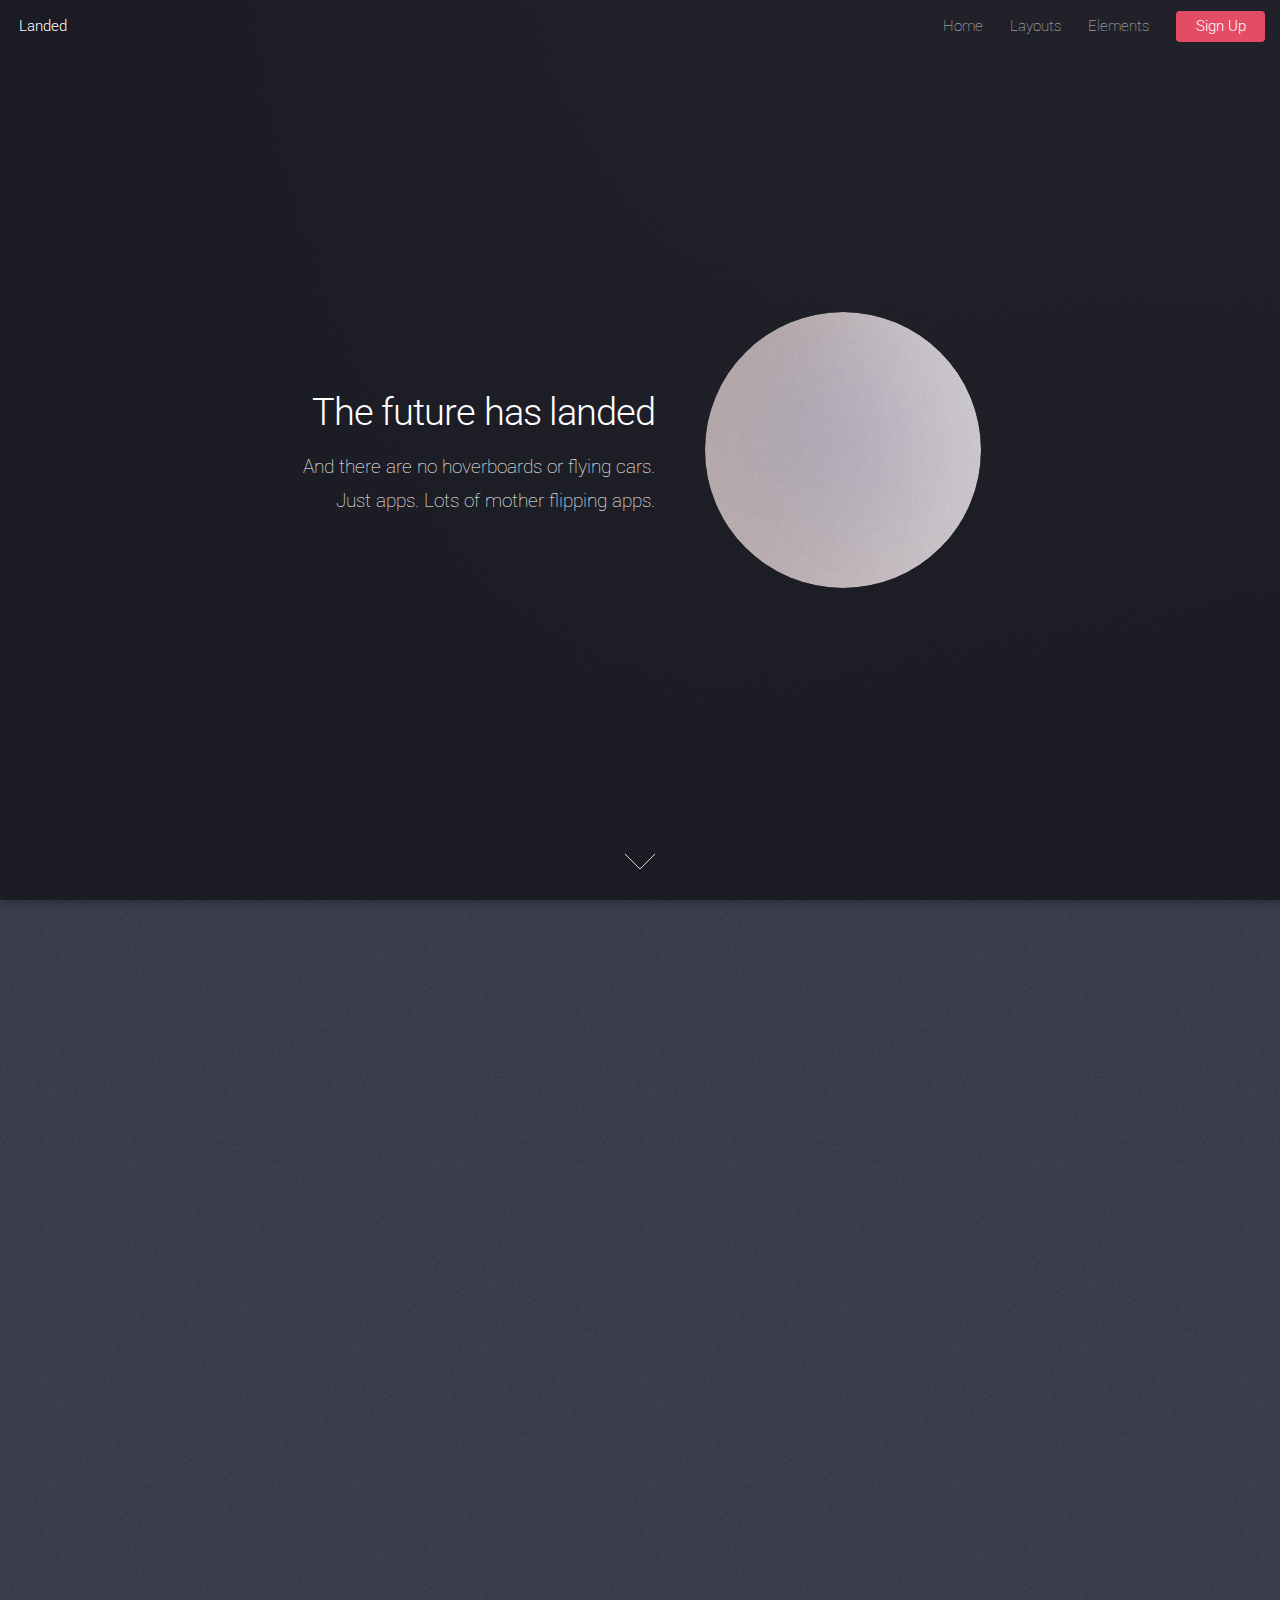
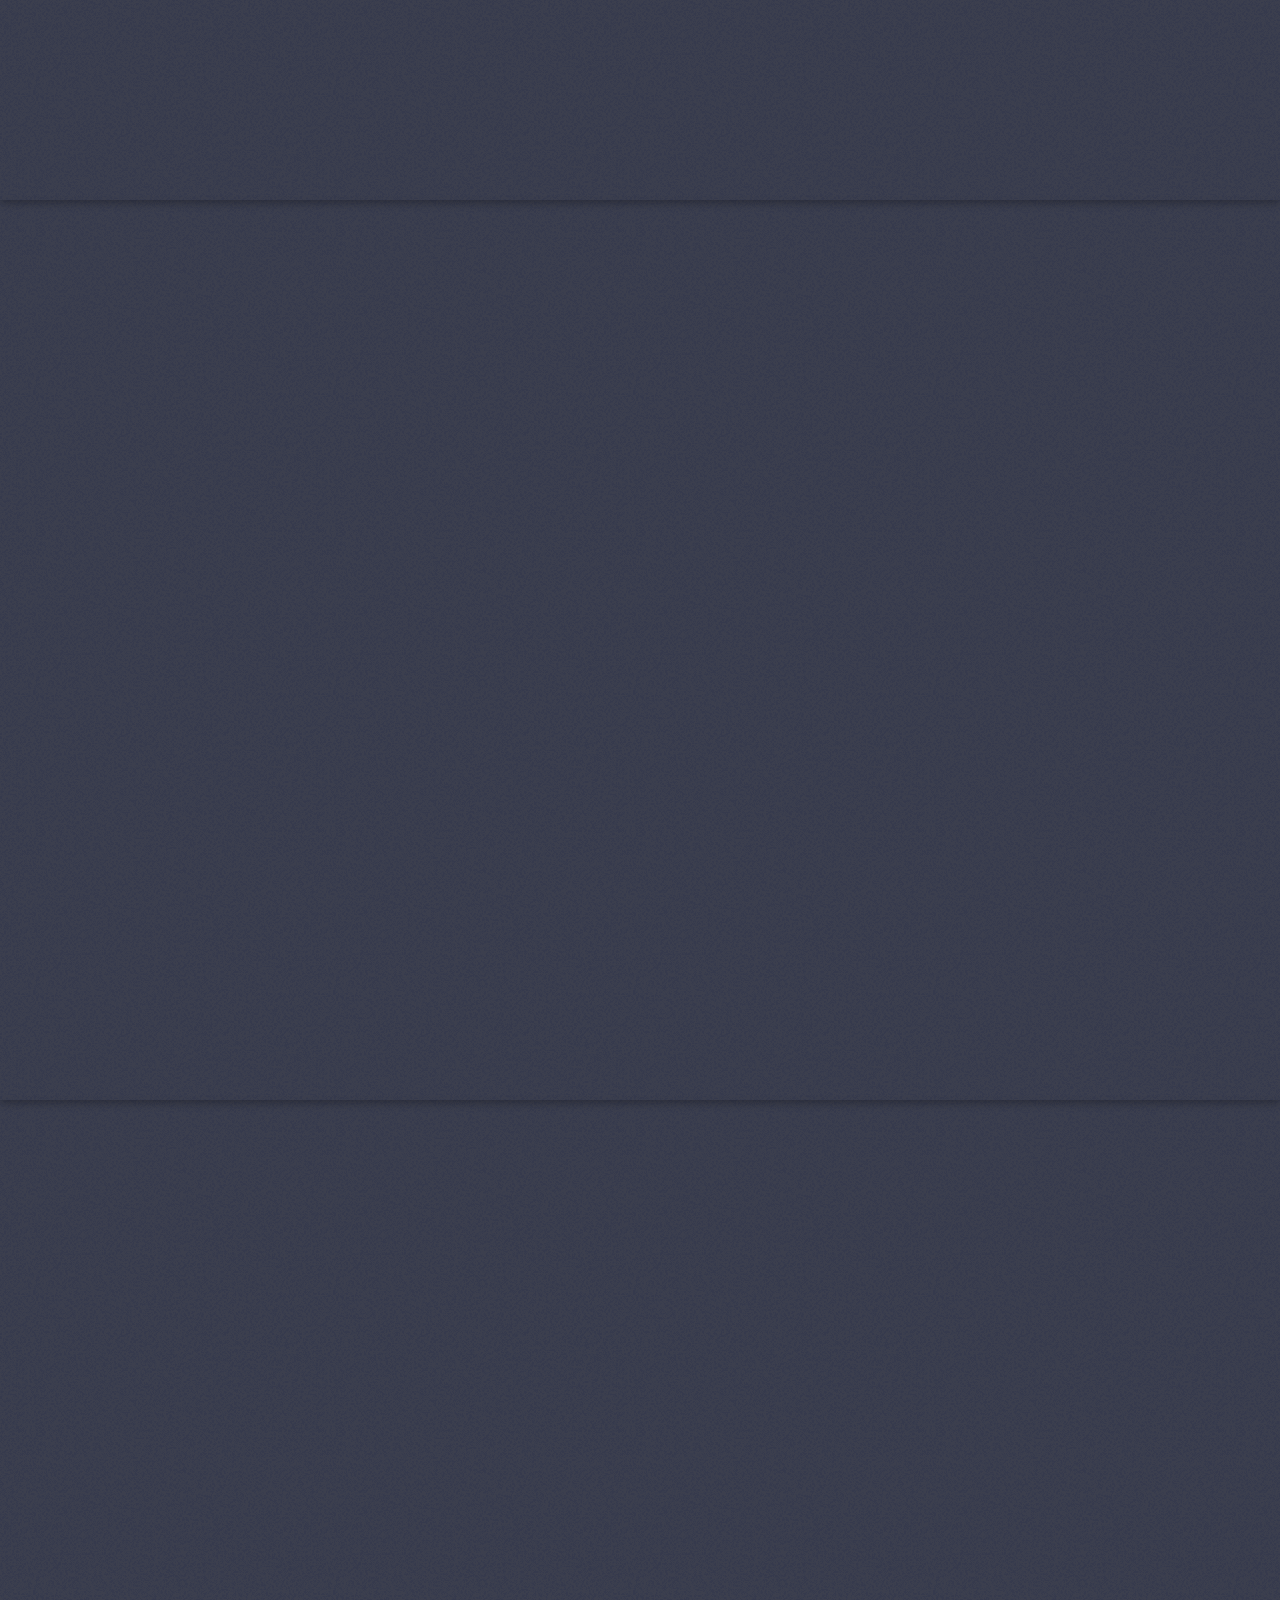
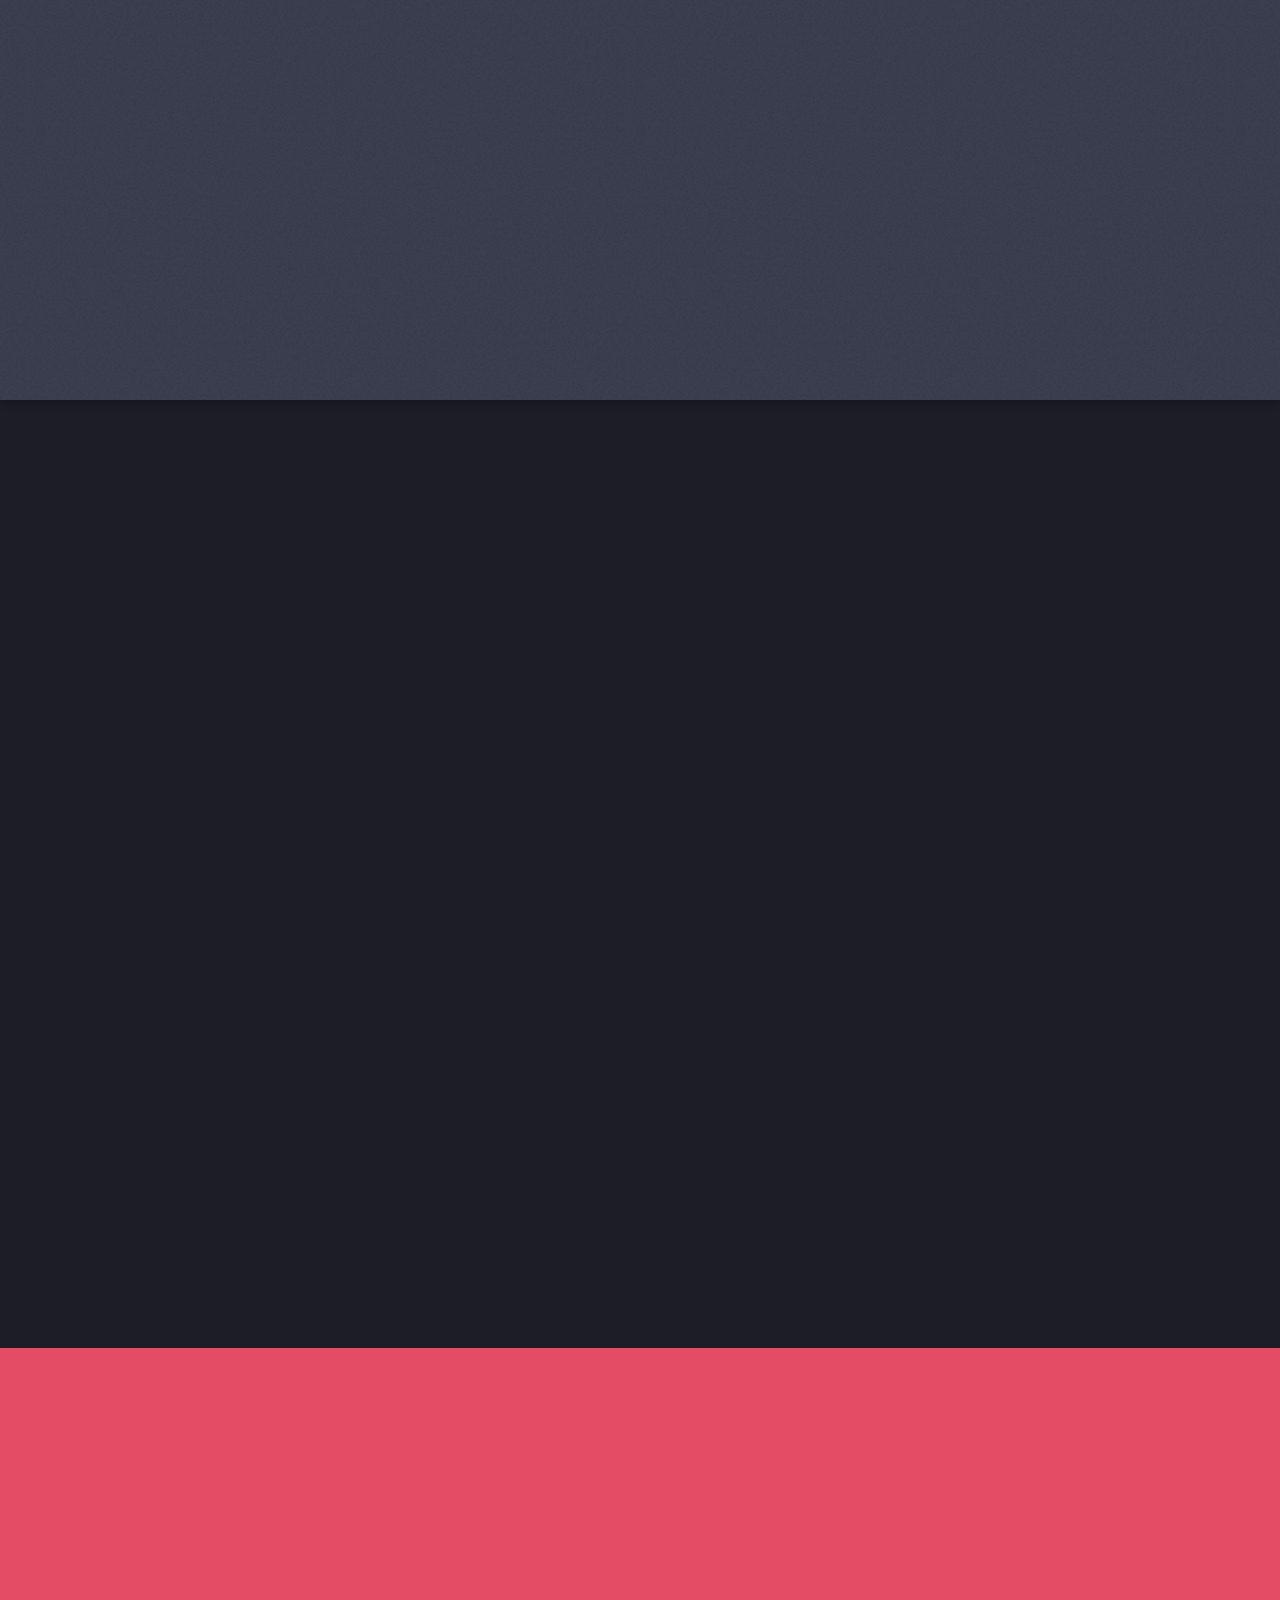
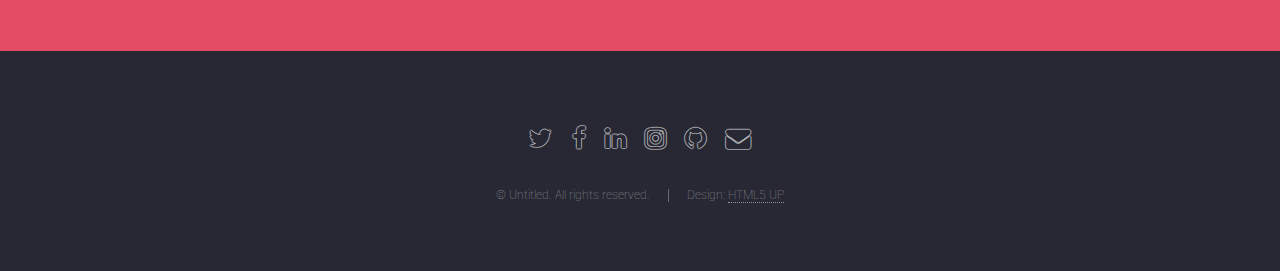
==== index.html @ dea37843 "Commit inicial" ====
<!DOCTYPE HTML>
<!--
	Landed by HTML5 UP
	html5up.net | @ajlkn
	Free for personal and commercial use under the CCA 3.0 license (html5up.net/license)
-->
<html>
	<head>
		<title>Bits Jr.</title>
		<meta charset="utf-8" />
		<meta name="viewport" content="width=device-width, initial-scale=1, user-scalable=no" />
		<link rel="stylesheet" href="assets/css/main.css" />
		<noscript><link rel="stylesheet" href="assets/css/noscript.css" /></noscript>
	</head>
	<body class="is-preload landing">
		<div id="page-wrapper">

			<!-- Header -->
				<header id="header">
					<h1 id="logo"><a href="index.html">Landed</a></h1>
					<nav id="nav">
						<ul>
							<li><a href="index.html">Home</a></li>
							<li>
								<a href="#">Layouts</a>
								<ul>
									<li><a href="left-sidebar.html">Left Sidebar</a></li>
									<li><a href="right-sidebar.html">Right Sidebar</a></li>
									<li><a href="no-sidebar.html">No Sidebar</a></li>
									<li>
										<a href="#">Submenu</a>
										<ul>
											<li><a href="#">Option 1</a></li>
											<li><a href="#">Option 2</a></li>
											<li><a href="#">Option 3</a></li>
											<li><a href="#">Option 4</a></li>
										</ul>
									</li>
								</ul>
							</li>
							<li><a href="elements.html">Elements</a></li>
							<li><a href="#" class="button primary">Sign Up</a></li>
						</ul>
					</nav>
				</header>

			<!-- Banner -->
				<section id="banner">
					<div class="content">
						<header>
							<h2>The future has landed</h2>
							<p>And there are no hoverboards or flying cars.<br />
							Just apps. Lots of mother flipping apps.</p>
						</header>
						<span class="image"><img src="images/pic01.jpg" alt="" /></span>
					</div>
					<a href="#one" class="goto-next scrolly">Next</a>
				</section>

			<!-- One -->
				<section id="one" class="spotlight style1 bottom">
					<span class="image fit main"><img src="images/pic02.jpg" alt="" /></span>
					<div class="content">
						<div class="container">
							<div class="row">
								<div class="col-4 col-12-medium">
									<header>
										<h2>Odio faucibus ipsum integer consequat</h2>
										<p>Nascetur eu nibh vestibulum amet gravida nascetur praesent</p>
									</header>
								</div>
								<div class="col-4 col-12-medium">
									<p>Feugiat accumsan lorem eu ac lorem amet sed accumsan donec.
									Blandit orci porttitor semper. Arcu phasellus tortor enim mi
									nisi praesent dolor adipiscing. Integer mi sed nascetur cep aliquet
									augue varius tempus lobortis porttitor accumsan consequat
									adipiscing lorem dolor.</p>
								</div>
								<div class="col-4 col-12-medium">
									<p>Morbi enim nascetur et placerat lorem sed iaculis neque ante
									adipiscing adipiscing metus massa. Blandit orci porttitor semper.
									Arcu phasellus tortor enim mi mi nisi praesent adipiscing. Integer
									mi sed nascetur cep aliquet augue varius tempus. Feugiat lorem
									ipsum dolor nullam.</p>
								</div>
							</div>
						</div>
					</div>
					<a href="#two" class="goto-next scrolly">Next</a>
				</section>

			<!-- Two -->
				<section id="two" class="spotlight style2 right">
					<span class="image fit main"><img src="images/pic03.jpg" alt="" /></span>
					<div class="content">
						<header>
							<h2>Interdum amet non magna accumsan</h2>
							<p>Nunc commodo accumsan eget id nisi eu col volutpat magna</p>
						</header>
						<p>Feugiat accumsan lorem eu ac lorem amet ac arcu phasellus tortor enim mi mi nisi praesent adipiscing. Integer mi sed nascetur cep aliquet augue varius tempus lobortis porttitor lorem et accumsan consequat adipiscing lorem.</p>
						<ul class="actions">
							<li><a href="#" class="button">Learn More</a></li>
						</ul>
					</div>
					<a href="#three" class="goto-next scrolly">Next</a>
				</section>

			<!-- Three -->
				<section id="three" class="spotlight style3 left">
					<span class="image fit main bottom"><img src="images/pic04.jpg" alt="" /></span>
					<div class="content">
						<header>
							<h2>Interdum felis blandit praesent sed augue</h2>
							<p>Accumsan integer ultricies aliquam vel massa sapien phasellus</p>
						</header>
						<p>Feugiat accumsan lorem eu ac lorem amet ac arcu phasellus tortor enim mi mi nisi praesent adipiscing. Integer mi sed nascetur cep aliquet augue varius tempus lobortis porttitor lorem et accumsan consequat adipiscing lorem.</p>
						<ul class="actions">
							<li><a href="#" class="button">Learn More</a></li>
						</ul>
					</div>
					<a href="#four" class="goto-next scrolly">Next</a>
				</section>

			<!-- Four -->
				<section id="four" class="wrapper style1 special fade-up">
					<div class="container">
						<header class="major">
							<h2>Accumsan sed tempus adipiscing blandit</h2>
							<p>Iaculis ac volutpat vis non enim gravida nisi faucibus posuere arcu consequat</p>
						</header>
						<div class="box alt">
							<div class="row gtr-uniform">
								<section class="col-4 col-6-medium col-12-xsmall">
									<span class="icon alt major fa-area-chart"></span>
									<h3>Ipsum sed commodo</h3>
									<p>Feugiat accumsan lorem eu ac lorem amet accumsan donec. Blandit orci porttitor.</p>
								</section>
								<section class="col-4 col-6-medium col-12-xsmall">
									<span class="icon alt major fa-comment"></span>
									<h3>Eleifend lorem ornare</h3>
									<p>Feugiat accumsan lorem eu ac lorem amet accumsan donec. Blandit orci porttitor.</p>
								</section>
								<section class="col-4 col-6-medium col-12-xsmall">
									<span class="icon alt major fa-flask"></span>
									<h3>Cubilia cep lobortis</h3>
									<p>Feugiat accumsan lorem eu ac lorem amet accumsan donec. Blandit orci porttitor.</p>
								</section>
								<section class="col-4 col-6-medium col-12-xsmall">
									<span class="icon alt major fa-paper-plane"></span>
									<h3>Non semper interdum</h3>
									<p>Feugiat accumsan lorem eu ac lorem amet accumsan donec. Blandit orci porttitor.</p>
								</section>
								<section class="col-4 col-6-medium col-12-xsmall">
									<span class="icon alt major fa-file"></span>
									<h3>Odio laoreet accumsan</h3>
									<p>Feugiat accumsan lorem eu ac lorem amet accumsan donec. Blandit orci porttitor.</p>
								</section>
								<section class="col-4 col-6-medium col-12-xsmall">
									<span class="icon alt major fa-lock"></span>
									<h3>Massa arcu accumsan</h3>
									<p>Feugiat accumsan lorem eu ac lorem amet accumsan donec. Blandit orci porttitor.</p>
								</section>
							</div>
						</div>
						<footer class="major">
							<ul class="actions special">
								<li><a href="#" class="button">Magna sed feugiat</a></li>
							</ul>
						</footer>
					</div>
				</section>

			<!-- Five -->
				<section id="five" class="wrapper style2 special fade">
					<div class="container">
						<header>
							<h2>Magna faucibus lorem diam</h2>
							<p>Ante metus praesent faucibus ante integer id accumsan eleifend</p>
						</header>
						<form method="post" action="#" class="cta">
							<div class="row gtr-uniform gtr-50">
								<div class="col-8 col-12-xsmall"><input type="email" name="email" id="email" placeholder="Your Email Address" /></div>
								<div class="col-4 col-12-xsmall"><input type="submit" value="Get Started" class="fit primary" /></div>
							</div>
						</form>
					</div>
				</section>

			<!-- Footer -->
				<footer id="footer">
					<ul class="icons">
						<li><a href="#" class="icon alt fa-twitter"><span class="label">Twitter</span></a></li>
						<li><a href="#" class="icon alt fa-facebook"><span class="label">Facebook</span></a></li>
						<li><a href="#" class="icon alt fa-linkedin"><span class="label">LinkedIn</span></a></li>
						<li><a href="#" class="icon alt fa-instagram"><span class="label">Instagram</span></a></li>
						<li><a href="#" class="icon alt fa-github"><span class="label">GitHub</span></a></li>
						<li><a href="#" class="icon alt fa-envelope"><span class="label">Email</span></a></li>
					</ul>
					<ul class="copyright">
						<li>&copy; Untitled. All rights reserved.</li><li>Design: <a href="http://html5up.net">HTML5 UP</a></li>
					</ul>
				</footer>

		</div>

		<!-- Scripts -->
			<script src="assets/js/jquery.min.js"></script>
			<script src="assets/js/jquery.scrolly.min.js"></script>
			<script src="assets/js/jquery.dropotron.min.js"></script>
			<script src="assets/js/jquery.scrollex.min.js"></script>
			<script src="assets/js/browser.min.js"></script>
			<script src="assets/js/breakpoints.min.js"></script>
			<script src="assets/js/util.js"></script>
			<script src="assets/js/main.js"></script>

	</body>
</html>
---- assets/css/main.css ----
@import url("font-awesome.min.css");
@import url("https://fonts.googleapis.com/css?family=Roboto:100,300,100italic,300italic");

/*
	Landed by HTML5 UP
	html5up.net | @ajlkn
	Free for personal and commercial use under the CCA 3.0 license (html5up.net/license)
*/

html, body, div, span, applet, object,
iframe, h1, h2, h3, h4, h5, h6, p, blockquote,
pre, a, abbr, acronym, address, big, cite,
code, del, dfn, em, img, ins, kbd, q, s, samp,
small, strike, strong, sub, sup, tt, var, b,
u, i, center, dl, dt, dd, ol, ul, li, fieldset,
form, label, legend, table, caption, tbody,
tfoot, thead, tr, th, td, article, aside,
canvas, details, embed, figure, figcaption,
footer, header, hgroup, menu, nav, output, ruby,
section, summary, time, mark, audio, video {
	margin: 0;
	padding: 0;
	border: 0;
	font-size: 100%;
	font: inherit;
	vertical-align: baseline;}

article, aside, details, figcaption, figure,
footer, header, hgroup, menu, nav, section {
	display: block;}

body {
	line-height: 1;
}

ol, ul {
	list-style: none;
}

blockquote, q {
	quotes: none;
}

	blockquote:before, blockquote:after, q:before, q:after {
		content: '';
		content: none;
	}

table {
	border-collapse: collapse;
	border-spacing: 0;
}

body {
	-webkit-text-size-adjust: none;
}

mark {
	background-color: transparent;
	color: inherit;
}

input::-moz-focus-inner {
	border: 0;
	padding: 0;
}

input, select, textarea {
	-moz-appearance: none;
	-webkit-appearance: none;
	-ms-appearance: none;
	appearance: none;
}

/* Basic */

	html {
		box-sizing: border-box;
	}

	*, *:before, *:after {
		box-sizing: inherit;
	}

	html, body {
		background: #1c1d26;
	}

	body.is-preload *, body.is-preload *:before, body.is-preload *:after {
		-moz-animation: none !important;
		-webkit-animation: none !important;
		-ms-animation: none !important;
		animation: none !important;
		-moz-transition: none !important;
		-webkit-transition: none !important;
		-ms-transition: none !important;
		transition: none !important;
	}

	body, input, select, textarea {
		color: rgba(255, 255, 255, 0.75);
		font-family: "Roboto", Helvetica, sans-serif;
		font-size: 15pt;
		font-weight: 100;
		line-height: 1.75em;
	}

	a {
		-moz-transition: border-color 0.2s ease-in-out, color 0.2s ease-in-out;
		-webkit-transition: border-color 0.2s ease-in-out, color 0.2s ease-in-out;
		-ms-transition: border-color 0.2s ease-in-out, color 0.2s ease-in-out;
		transition: border-color 0.2s ease-in-out, color 0.2s ease-in-out;
		border-bottom: dotted 1px;
		color: #e44c65;
		text-decoration: none;
	}

		a:hover {
			color: #e44c65 !important;
			border-bottom-color: transparent;
		}

	strong, b {
		color: #ffffff;
		font-weight: 300;
	}

	em, i {
		font-style: italic;
	}

	p {
		margin: 0 0 2em 0;
	}

	h1, h2, h3, h4, h5, h6 {
		color: #ffffff;
		font-weight: 300;
		line-height: 1em;
		margin: 0 0 1em 0;
	}

		h1 a, h2 a, h3 a, h4 a, h5 a, h6 a {
			color: inherit;
			border: 0;
		}

	h2 {
		font-size: 2em;
		line-height: 1.5em;
		letter-spacing: -0.025em;
	}

	h3 {
		font-size: 1.35em;
		line-height: 1.5em;
	}

	h4 {
		font-size: 1.1em;
		line-height: 1.5em;
	}

	h5 {
		font-size: 0.9em;
		line-height: 1.5em;
	}

	h6 {
		font-size: 0.7em;
		line-height: 1.5em;
	}

	sub {
		font-size: 0.8em;
		position: relative;
		top: 0.5em;
	}

	sup {
		font-size: 0.8em;
		position: relative;
		top: -0.5em;
	}

	hr {
		border: 0;
		border-bottom: solid 1px rgba(255, 255, 255, 0.3);
		margin: 3em 0;
	}

		hr.major {
			margin: 4em 0;
		}

	blockquote {
		border-left: solid 4px rgba(255, 255, 255, 0.3);
		font-style: italic;
		margin: 0 0 2em 0;
		padding: 0.5em 0 0.5em 2em;
	}

	code {
		background: rgba(255, 255, 255, 0.075);
		border-radius: 4px;
		font-family: "Courier New", monospace;
		font-size: 0.9em;
		margin: 0 0.25em;
		padding: 0.25em 0.65em;
	}

	pre {
		-webkit-overflow-scrolling: touch;
		font-family: "Courier New", monospace;
		font-size: 0.9em;
		margin: 0 0 2em 0;
	}

		pre code {
			display: block;
			line-height: 1.75em;
			padding: 1em 1.5em;
			overflow-x: auto;
		}

	.align-left {
		text-align: left;
	}

	.align-center {
		text-align: center;
	}

	.align-right {
		text-align: right;
	}

/* Loader */

	@-moz-keyframes spinner-show {
		0% {
			opacity: 0;
		}

		100% {
			opacity: 1;
		}
	}

	@-webkit-keyframes spinner-show {
		0% {
			opacity: 0;
		}

		100% {
			opacity: 1;
		}
	}

	@-ms-keyframes spinner-show {
		0% {
			opacity: 0;
		}

		100% {
			opacity: 1;
		}
	}

	@keyframes spinner-show {
		0% {
			opacity: 0;
		}

		100% {
			opacity: 1;
		}
	}

	@-moz-keyframes spinner-hide {
		0% {
			color: rgba(255, 255, 255, 0.15);
			z-index: 100001;
			-moz-transform: scale(1) rotate(0deg);
			-webkit-transform: scale(1) rotate(0deg);
			-ms-transform: scale(1) rotate(0deg);
			transform: scale(1) rotate(0deg);
		}

		99% {
			color: #1c1d26;
			z-index: 100001;
			-moz-transform: scale(0.5) rotate(360deg);
			-webkit-transform: scale(0.5) rotate(360deg);
			-ms-transform: scale(0.5) rotate(360deg);
			transform: scale(0.5) rotate(360deg);
		}

		100% {
			color: #1c1d26;
			z-index: -1;
			-moz-transform: scale(0.5) rotate(360deg);
			-webkit-transform: scale(0.5) rotate(360deg);
			-ms-transform: scale(0.5) rotate(360deg);
			transform: scale(0.5) rotate(360deg);
		}
	}

	@-webkit-keyframes spinner-hide {
		0% {
			color: rgba(255, 255, 255, 0.15);
			z-index: 100001;
			-moz-transform: scale(1) rotate(0deg);
			-webkit-transform: scale(1) rotate(0deg);
			-ms-transform: scale(1) rotate(0deg);
			transform: scale(1) rotate(0deg);
		}

		99% {
			color: #1c1d26;
			z-index: 100001;
			-moz-transform: scale(0.5) rotate(360deg);
			-webkit-transform: scale(0.5) rotate(360deg);
			-ms-transform: scale(0.5) rotate(360deg);
			transform: scale(0.5) rotate(360deg);
		}

		100% {
			color: #1c1d26;
			z-index: -1;
			-moz-transform: scale(0.5) rotate(360deg);
			-webkit-transform: scale(0.5) rotate(360deg);
			-ms-transform: scale(0.5) rotate(360deg);
			transform: scale(0.5) rotate(360deg);
		}
	}

	@-ms-keyframes spinner-hide {
		0% {
			color: rgba(255, 255, 255, 0.15);
			z-index: 100001;
			-moz-transform: scale(1) rotate(0deg);
			-webkit-transform: scale(1) rotate(0deg);
			-ms-transform: scale(1) rotate(0deg);
			transform: scale(1) rotate(0deg);
		}

		99% {
			color: #1c1d26;
			z-index: 100001;
			-moz-transform: scale(0.5) rotate(360deg);
			-webkit-transform: scale(0.5) rotate(360deg);
			-ms-transform: scale(0.5) rotate(360deg);
			transform: scale(0.5) rotate(360deg);
		}

		100% {
			color: #1c1d26;
			z-index: -1;
			-moz-transform: scale(0.5) rotate(360deg);
			-webkit-transform: scale(0.5) rotate(360deg);
			-ms-transform: scale(0.5) rotate(360deg);
			transform: scale(0.5) rotate(360deg);
		}
	}

	@keyframes spinner-hide {
		0% {
			color: rgba(255, 255, 255, 0.15);
			z-index: 100001;
			-moz-transform: scale(1) rotate(0deg);
			-webkit-transform: scale(1) rotate(0deg);
			-ms-transform: scale(1) rotate(0deg);
			transform: scale(1) rotate(0deg);
		}

		99% {
			color: #1c1d26;
			z-index: 100001;
			-moz-transform: scale(0.5) rotate(360deg);
			-webkit-transform: scale(0.5) rotate(360deg);
			-ms-transform: scale(0.5) rotate(360deg);
			transform: scale(0.5) rotate(360deg);
		}

		100% {
			color: #1c1d26;
			z-index: -1;
			-moz-transform: scale(0.5) rotate(360deg);
			-webkit-transform: scale(0.5) rotate(360deg);
			-ms-transform: scale(0.5) rotate(360deg);
			transform: scale(0.5) rotate(360deg);
		}
	}

	@-moz-keyframes spinner-rotate {
		0% {
			-moz-transform: scale(1) rotate(0deg);
			-webkit-transform: scale(1) rotate(0deg);
			-ms-transform: scale(1) rotate(0deg);
			transform: scale(1) rotate(0deg);
		}

		100% {
			-moz-transform: scale(1) rotate(360deg);
			-webkit-transform: scale(1) rotate(360deg);
			-ms-transform: scale(1) rotate(360deg);
			transform: scale(1) rotate(360deg);
		}
	}

	@-webkit-keyframes spinner-rotate {
		0% {
			-moz-transform: scale(1) rotate(0deg);
			-webkit-transform: scale(1) rotate(0deg);
			-ms-transform: scale(1) rotate(0deg);
			transform: scale(1) rotate(0deg);
		}

		100% {
			-moz-transform: scale(1) rotate(360deg);
			-webkit-transform: scale(1) rotate(360deg);
			-ms-transform: scale(1) rotate(360deg);
			transform: scale(1) rotate(360deg);
		}
	}

	@-ms-keyframes spinner-rotate {
		0% {
			-moz-transform: scale(1) rotate(0deg);
			-webkit-transform: scale(1) rotate(0deg);
			-ms-transform: scale(1) rotate(0deg);
			transform: scale(1) rotate(0deg);
		}

		100% {
			-moz-transform: scale(1) rotate(360deg);
			-webkit-transform: scale(1) rotate(360deg);
			-ms-transform: scale(1) rotate(360deg);
			transform: scale(1) rotate(360deg);
		}
	}

	@keyframes spinner-rotate {
		0% {
			-moz-transform: scale(1) rotate(0deg);
			-webkit-transform: scale(1) rotate(0deg);
			-ms-transform: scale(1) rotate(0deg);
			transform: scale(1) rotate(0deg);
		}

		100% {
			-moz-transform: scale(1) rotate(360deg);
			-webkit-transform: scale(1) rotate(360deg);
			-ms-transform: scale(1) rotate(360deg);
			transform: scale(1) rotate(360deg);
		}
	}

	@-moz-keyframes overlay-hide {
		0% {
			opacity: 1;
			z-index: 100000;
		}

		15% {
			opacity: 1;
			z-index: 100000;
		}

		99% {
			opacity: 0;
			z-index: 100000;
		}

		100% {
			opacity: 0;
			z-index: -1;
		}
	}

	@-webkit-keyframes overlay-hide {
		0% {
			opacity: 1;
			z-index: 100000;
		}

		15% {
			opacity: 1;
			z-index: 100000;
		}

		99% {
			opacity: 0;
			z-index: 100000;
		}

		100% {
			opacity: 0;
			z-index: -1;
		}
	}

	@-ms-keyframes overlay-hide {
		0% {
			opacity: 1;
			z-index: 100000;
		}

		15% {
			opacity: 1;
			z-index: 100000;
		}

		99% {
			opacity: 0;
			z-index: 100000;
		}

		100% {
			opacity: 0;
			z-index: -1;
		}
	}

	@keyframes overlay-hide {
		0% {
			opacity: 1;
			z-index: 100000;
		}

		15% {
			opacity: 1;
			z-index: 100000;
		}

		99% {
			opacity: 0;
			z-index: 100000;
		}

		100% {
			opacity: 0;
			z-index: -1;
		}
	}

	body.landing {
		text-decoration: none;
	}

		body.landing:before {
			-moz-osx-font-smoothing: grayscale;
			-webkit-font-smoothing: antialiased;
			font-family: FontAwesome;
			font-style: normal;
			font-weight: normal;
			text-transform: none !important;
		}

		body.landing:before {
			-moz-animation: spinner-show 1.5s 1 0.25s ease forwards, spinner-hide 0.25s ease-in-out forwards !important;
			-webkit-animation: spinner-show 1.5s 1 0.25s ease forwards, spinner-hide 0.25s ease-in-out forwards !important;
			-ms-animation: spinner-show 1.5s 1 0.25s ease forwards, spinner-hide 0.25s ease-in-out forwards !important;
			animation: spinner-show 1.5s 1 0.25s ease forwards, spinner-hide 0.25s ease-in-out forwards !important;
			-moz-transform-origin: 50% 50%;
			-webkit-transform-origin: 50% 50%;
			-ms-transform-origin: 50% 50%;
			transform-origin: 50% 50%;
			color: rgba(255, 255, 255, 0.15);
			content: '\f1ce';
			cursor: default;
			display: block;
			font-size: 2em;
			height: 2em;
			left: 50%;
			line-height: 2em;
			margin: -1em 0 0 -1em;
			opacity: 0;
			position: fixed;
			text-align: center;
			top: 50%;
			width: 2em;
			z-index: -1;
		}

		body.landing:after {
			-moz-animation: overlay-hide 1.5s ease-in forwards !important;
			-webkit-animation: overlay-hide 1.5s ease-in forwards !important;
			-ms-animation: overlay-hide 1.5s ease-in forwards !important;
			animation: overlay-hide 1.5s ease-in forwards !important;
			background: #1c1d26;
			content: '';
			display: block;
			height: 100%;
			left: 0;
			opacity: 0;
			position: fixed;
			top: 0;
			width: 100%;
			z-index: -1;
		}

		body.landing.is-preload:before {
			-moz-animation: spinner-show 1.5s 1 0.25s ease forwards, spinner-rotate 0.75s infinite linear !important;
			-webkit-animation: spinner-show 1.5s 1 0.25s ease forwards, spinner-rotate 0.75s infinite linear !important;
			-ms-animation: spinner-show 1.5s 1 0.25s ease forwards, spinner-rotate 0.75s infinite linear !important;
			animation: spinner-show 1.5s 1 0.25s ease forwards, spinner-rotate 0.75s infinite linear !important;
			z-index: 100001;
		}

		body.landing.is-preload:after {
			-moz-animation: none !important;
			-webkit-animation: none !important;
			-ms-animation: none !important;
			animation: none !important;
			opacity: 1;
			z-index: 100000;
		}

	@media (-webkit-min-device-pixel-ratio: 2) {

		body.landing:before {
			line-height: 2.025em;
		}

	}

/* Container */

	.container {
		margin: 0 auto;
		max-width: calc(100% - 4em);
		width: 70em;
	}

		.container.xsmall {
			width: 17.5em;
		}

		.container.small {
			width: 35em;
		}

		.container.medium {
			width: 52.5em;
		}

		.container.large {
			width: 87.5em;
		}

		.container.xlarge {
			width: 105em;
		}

		.container.max {
			width: 100%;
		}

		@media screen and (max-width: 1280px) {

			.container {
				width: 90%;
				max-width: 100%;
			}

		}

		@media screen and (max-width: 980px) {

			.container {
				width: 100% !important;
			}

		}

/* Row */

	.row {
		display: flex;
		flex-wrap: wrap;
		box-sizing: border-box;
		align-items: stretch;
	}

		.row > * {
			box-sizing: border-box;
		}

		.row.gtr-uniform > * > :last-child {
			margin-bottom: 0;
		}

		.row.aln-left {
			justify-content: flex-start;
		}

		.row.aln-center {
			justify-content: center;
		}

		.row.aln-right {
			justify-content: flex-end;
		}

		.row.aln-top {
			align-items: flex-start;
		}

		.row.aln-middle {
			align-items: center;
		}

		.row.aln-bottom {
			align-items: flex-end;
		}

		.row > .imp {
			order: -1;
		}

		.row > .col-1 {
			width: 8.3333333333%;
		}

		.row > .off-1 {
			margin-left: 8.3333333333%;
		}

		.row > .col-2 {
			width: 16.6666666667%;
		}

		.row > .off-2 {
			margin-left: 16.6666666667%;
		}

		.row > .col-3 {
			width: 25%;
		}

		.row > .off-3 {
			margin-left: 25%;
		}

		.row > .col-4 {
			width: 33.3333333333%;
		}

		.row > .off-4 {
			margin-left: 33.3333333333%;
		}

		.row > .col-5 {
			width: 41.6666666667%;
		}

		.row > .off-5 {
			margin-left: 41.6666666667%;
		}

		.row > .col-6 {
			width: 50%;
		}

		.row > .off-6 {
			margin-left: 50%;
		}

		.row > .col-7 {
			width: 58.3333333333%;
		}

		.row > .off-7 {
			margin-left: 58.3333333333%;
		}

		.row > .col-8 {
			width: 66.6666666667%;
		}

		.row > .off-8 {
			margin-left: 66.6666666667%;
		}

		.row > .col-9 {
			width: 75%;
		}

		.row > .off-9 {
			margin-left: 75%;
		}

		.row > .col-10 {
			width: 83.3333333333%;
		}

		.row > .off-10 {
			margin-left: 83.3333333333%;
		}

		.row > .col-11 {
			width: 91.6666666667%;
		}

		.row > .off-11 {
			margin-left: 91.6666666667%;
		}

		.row > .col-12 {
			width: 100%;
		}

		.row > .off-12 {
			margin-left: 100%;
		}

		.row.gtr-0 {
			margin-top: 0;
			margin-left: 0em;
		}

			.row.gtr-0 > * {
				padding: 0 0 0 0em;
			}

			.row.gtr-0.gtr-uniform {
				margin-top: 0em;
			}

				.row.gtr-0.gtr-uniform > * {
					padding-top: 0em;
				}

		.row.gtr-25 {
			margin-top: 0;
			margin-left: -0.625em;
		}

			.row.gtr-25 > * {
				padding: 0 0 0 0.625em;
			}

			.row.gtr-25.gtr-uniform {
				margin-top: -0.625em;
			}

				.row.gtr-25.gtr-uniform > * {
					padding-top: 0.625em;
				}

		.row.gtr-50 {
			margin-top: 0;
			margin-left: -1.25em;
		}

			.row.gtr-50 > * {
				padding: 0 0 0 1.25em;
			}

			.row.gtr-50.gtr-uniform {
				margin-top: -1.25em;
			}

				.row.gtr-50.gtr-uniform > * {
					padding-top: 1.25em;
				}

		.row {
			margin-top: 0;
			margin-left: -2.5em;
		}

			.row > * {
				padding: 0 0 0 2.5em;
			}

			.row.gtr-uniform {
				margin-top: -2.5em;
			}

				.row.gtr-uniform > * {
					padding-top: 2.5em;
				}

		.row.gtr-150 {
			margin-top: 0;
			margin-left: -3.75em;
		}

			.row.gtr-150 > * {
				padding: 0 0 0 3.75em;
			}

			.row.gtr-150.gtr-uniform {
				margin-top: -3.75em;
			}

				.row.gtr-150.gtr-uniform > * {
					padding-top: 3.75em;
				}

		.row.gtr-200 {
			margin-top: 0;
			margin-left: -5em;
		}

			.row.gtr-200 > * {
				padding: 0 0 0 5em;
			}

			.row.gtr-200.gtr-uniform {
				margin-top: -5em;
			}

				.row.gtr-200.gtr-uniform > * {
					padding-top: 5em;
				}

		@media screen and (max-width: 1680px) {

			.row {
				display: flex;
				flex-wrap: wrap;
				box-sizing: border-box;
				align-items: stretch;
			}

				.row > * {
					box-sizing: border-box;
				}

				.row.gtr-uniform > * > :last-child {
					margin-bottom: 0;
				}

				.row.aln-left {
					justify-content: flex-start;
				}

				.row.aln-center {
					justify-content: center;
				}

				.row.aln-right {
					justify-content: flex-end;
				}

				.row.aln-top {
					align-items: flex-start;
				}

				.row.aln-middle {
					align-items: center;
				}

				.row.aln-bottom {
					align-items: flex-end;
				}

				.row > .imp-xlarge {
					order: -1;
				}

				.row > .col-1-xlarge {
					width: 8.3333333333%;
				}

				.row > .off-1-xlarge {
					margin-left: 8.3333333333%;
				}

				.row > .col-2-xlarge {
					width: 16.6666666667%;
				}

				.row > .off-2-xlarge {
					margin-left: 16.6666666667%;
				}

				.row > .col-3-xlarge {
					width: 25%;
				}

				.row > .off-3-xlarge {
					margin-left: 25%;
				}

				.row > .col-4-xlarge {
					width: 33.3333333333%;
				}

				.row > .off-4-xlarge {
					margin-left: 33.3333333333%;
				}

				.row > .col-5-xlarge {
					width: 41.6666666667%;
				}

				.row > .off-5-xlarge {
					margin-left: 41.6666666667%;
				}

				.row > .col-6-xlarge {
					width: 50%;
				}

				.row > .off-6-xlarge {
					margin-left: 50%;
				}

				.row > .col-7-xlarge {
					width: 58.3333333333%;
				}

				.row > .off-7-xlarge {
					margin-left: 58.3333333333%;
				}

				.row > .col-8-xlarge {
					width: 66.6666666667%;
				}

				.row > .off-8-xlarge {
					margin-left: 66.6666666667%;
				}

				.row > .col-9-xlarge {
					width: 75%;
				}

				.row > .off-9-xlarge {
					margin-left: 75%;
				}

				.row > .col-10-xlarge {
					width: 83.3333333333%;
				}

				.row > .off-10-xlarge {
					margin-left: 83.3333333333%;
				}

				.row > .col-11-xlarge {
					width: 91.6666666667%;
				}

				.row > .off-11-xlarge {
					margin-left: 91.6666666667%;
				}

				.row > .col-12-xlarge {
					width: 100%;
				}

				.row > .off-12-xlarge {
					margin-left: 100%;
				}

				.row.gtr-0 {
					margin-top: 0;
					margin-left: 0em;
				}

					.row.gtr-0 > * {
						padding: 0 0 0 0em;
					}

					.row.gtr-0.gtr-uniform {
						margin-top: 0em;
					}

						.row.gtr-0.gtr-uniform > * {
							padding-top: 0em;
						}

				.row.gtr-25 {
					margin-top: 0;
					margin-left: -0.625em;
				}

					.row.gtr-25 > * {
						padding: 0 0 0 0.625em;
					}

					.row.gtr-25.gtr-uniform {
						margin-top: -0.625em;
					}

						.row.gtr-25.gtr-uniform > * {
							padding-top: 0.625em;
						}

				.row.gtr-50 {
					margin-top: 0;
					margin-left: -1.25em;
				}

					.row.gtr-50 > * {
						padding: 0 0 0 1.25em;
					}

					.row.gtr-50.gtr-uniform {
						margin-top: -1.25em;
					}

						.row.gtr-50.gtr-uniform > * {
							padding-top: 1.25em;
						}

				.row {
					margin-top: 0;
					margin-left: -2.5em;
				}

					.row > * {
						padding: 0 0 0 2.5em;
					}

					.row.gtr-uniform {
						margin-top: -2.5em;
					}

						.row.gtr-uniform > * {
							padding-top: 2.5em;
						}

				.row.gtr-150 {
					margin-top: 0;
					margin-left: -3.75em;
				}

					.row.gtr-150 > * {
						padding: 0 0 0 3.75em;
					}

					.row.gtr-150.gtr-uniform {
						margin-top: -3.75em;
					}

						.row.gtr-150.gtr-uniform > * {
							padding-top: 3.75em;
						}

				.row.gtr-200 {
					margin-top: 0;
					margin-left: -5em;
				}

					.row.gtr-200 > * {
						padding: 0 0 0 5em;
					}

					.row.gtr-200.gtr-uniform {
						margin-top: -5em;
					}

						.row.gtr-200.gtr-uniform > * {
							padding-top: 5em;
						}

		}

		@media screen and (max-width: 1280px) {

			.row {
				display: flex;
				flex-wrap: wrap;
				box-sizing: border-box;
				align-items: stretch;
			}

				.row > * {
					box-sizing: border-box;
				}

				.row.gtr-uniform > * > :last-child {
					margin-bottom: 0;
				}

				.row.aln-left {
					justify-content: flex-start;
				}

				.row.aln-center {
					justify-content: center;
				}

				.row.aln-right {
					justify-content: flex-end;
				}

				.row.aln-top {
					align-items: flex-start;
				}

				.row.aln-middle {
					align-items: center;
				}

				.row.aln-bottom {
					align-items: flex-end;
				}

				.row > .imp-large {
					order: -1;
				}

				.row > .col-1-large {
					width: 8.3333333333%;
				}

				.row > .off-1-large {
					margin-left: 8.3333333333%;
				}

				.row > .col-2-large {
					width: 16.6666666667%;
				}

				.row > .off-2-large {
					margin-left: 16.6666666667%;
				}

				.row > .col-3-large {
					width: 25%;
				}

				.row > .off-3-large {
					margin-left: 25%;
				}

				.row > .col-4-large {
					width: 33.3333333333%;
				}

				.row > .off-4-large {
					margin-left: 33.3333333333%;
				}

				.row > .col-5-large {
					width: 41.6666666667%;
				}

				.row > .off-5-large {
					margin-left: 41.6666666667%;
				}

				.row > .col-6-large {
					width: 50%;
				}

				.row > .off-6-large {
					margin-left: 50%;
				}

				.row > .col-7-large {
					width: 58.3333333333%;
				}

				.row > .off-7-large {
					margin-left: 58.3333333333%;
				}

				.row > .col-8-large {
					width: 66.6666666667%;
				}

				.row > .off-8-large {
					margin-left: 66.6666666667%;
				}

				.row > .col-9-large {
					width: 75%;
				}

				.row > .off-9-large {
					margin-left: 75%;
				}

				.row > .col-10-large {
					width: 83.3333333333%;
				}

				.row > .off-10-large {
					margin-left: 83.3333333333%;
				}

				.row > .col-11-large {
					width: 91.6666666667%;
				}

				.row > .off-11-large {
					margin-left: 91.6666666667%;
				}

				.row > .col-12-large {
					width: 100%;
				}

				.row > .off-12-large {
					margin-left: 100%;
				}

				.row.gtr-0 {
					margin-top: 0;
					margin-left: 0em;
				}

					.row.gtr-0 > * {
						padding: 0 0 0 0em;
					}

					.row.gtr-0.gtr-uniform {
						margin-top: 0em;
					}

						.row.gtr-0.gtr-uniform > * {
							padding-top: 0em;
						}

				.row.gtr-25 {
					margin-top: 0;
					margin-left: -0.625em;
				}

					.row.gtr-25 > * {
						padding: 0 0 0 0.625em;
					}

					.row.gtr-25.gtr-uniform {
						margin-top: -0.625em;
					}

						.row.gtr-25.gtr-uniform > * {
							padding-top: 0.625em;
						}

				.row.gtr-50 {
					margin-top: 0;
					margin-left: -1.25em;
				}

					.row.gtr-50 > * {
						padding: 0 0 0 1.25em;
					}

					.row.gtr-50.gtr-uniform {
						margin-top: -1.25em;
					}

						.row.gtr-50.gtr-uniform > * {
							padding-top: 1.25em;
						}

				.row {
					margin-top: 0;
					margin-left: -2.5em;
				}

					.row > * {
						padding: 0 0 0 2.5em;
					}

					.row.gtr-uniform {
						margin-top: -2.5em;
					}

						.row.gtr-uniform > * {
							padding-top: 2.5em;
						}

				.row.gtr-150 {
					margin-top: 0;
					margin-left: -3.75em;
				}

					.row.gtr-150 > * {
						padding: 0 0 0 3.75em;
					}

					.row.gtr-150.gtr-uniform {
						margin-top: -3.75em;
					}

						.row.gtr-150.gtr-uniform > * {
							padding-top: 3.75em;
						}

				.row.gtr-200 {
					margin-top: 0;
					margin-left: -5em;
				}

					.row.gtr-200 > * {
						padding: 0 0 0 5em;
					}

					.row.gtr-200.gtr-uniform {
						margin-top: -5em;
					}

						.row.gtr-200.gtr-uniform > * {
							padding-top: 5em;
						}

		}

		@media screen and (max-width: 980px) {

			.row {
				display: flex;
				flex-wrap: wrap;
				box-sizing: border-box;
				align-items: stretch;
			}

				.row > * {
					box-sizing: border-box;
				}

				.row.gtr-uniform > * > :last-child {
					margin-bottom: 0;
				}

				.row.aln-left {
					justify-content: flex-start;
				}

				.row.aln-center {
					justify-content: center;
				}

				.row.aln-right {
					justify-content: flex-end;
				}

				.row.aln-top {
					align-items: flex-start;
				}

				.row.aln-middle {
					align-items: center;
				}

				.row.aln-bottom {
					align-items: flex-end;
				}

				.row > .imp-medium {
					order: -1;
				}

				.row > .col-1-medium {
					width: 8.3333333333%;
				}

				.row > .off-1-medium {
					margin-left: 8.3333333333%;
				}

				.row > .col-2-medium {
					width: 16.6666666667%;
				}

				.row > .off-2-medium {
					margin-left: 16.6666666667%;
				}

				.row > .col-3-medium {
					width: 25%;
				}

				.row > .off-3-medium {
					margin-left: 25%;
				}

				.row > .col-4-medium {
					width: 33.3333333333%;
				}

				.row > .off-4-medium {
					margin-left: 33.3333333333%;
				}

				.row > .col-5-medium {
					width: 41.6666666667%;
				}

				.row > .off-5-medium {
					margin-left: 41.6666666667%;
				}

				.row > .col-6-medium {
					width: 50%;
				}

				.row > .off-6-medium {
					margin-left: 50%;
				}

				.row > .col-7-medium {
					width: 58.3333333333%;
				}

				.row > .off-7-medium {
					margin-left: 58.3333333333%;
				}

				.row > .col-8-medium {
					width: 66.6666666667%;
				}

				.row > .off-8-medium {
					margin-left: 66.6666666667%;
				}

				.row > .col-9-medium {
					width: 75%;
				}

				.row > .off-9-medium {
					margin-left: 75%;
				}

				.row > .col-10-medium {
					width: 83.3333333333%;
				}

				.row > .off-10-medium {
					margin-left: 83.3333333333%;
				}

				.row > .col-11-medium {
					width: 91.6666666667%;
				}

				.row > .off-11-medium {
					margin-left: 91.6666666667%;
				}

				.row > .col-12-medium {
					width: 100%;
				}

				.row > .off-12-medium {
					margin-left: 100%;
				}

				.row.gtr-0 {
					margin-top: 0;
					margin-left: 0em;
				}

					.row.gtr-0 > * {
						padding: 0 0 0 0em;
					}

					.row.gtr-0.gtr-uniform {
						margin-top: 0em;
					}

						.row.gtr-0.gtr-uniform > * {
							padding-top: 0em;
						}

				.row.gtr-25 {
					margin-top: 0;
					margin-left: -0.625em;
				}

					.row.gtr-25 > * {
						padding: 0 0 0 0.625em;
					}

					.row.gtr-25.gtr-uniform {
						margin-top: -0.625em;
					}

						.row.gtr-25.gtr-uniform > * {
							padding-top: 0.625em;
						}

				.row.gtr-50 {
					margin-top: 0;
					margin-left: -1.25em;
				}

					.row.gtr-50 > * {
						padding: 0 0 0 1.25em;
					}

					.row.gtr-50.gtr-uniform {
						margin-top: -1.25em;
					}

						.row.gtr-50.gtr-uniform > * {
							padding-top: 1.25em;
						}

				.row {
					margin-top: 0;
					margin-left: -2.5em;
				}

					.row > * {
						padding: 0 0 0 2.5em;
					}

					.row.gtr-uniform {
						margin-top: -2.5em;
					}

						.row.gtr-uniform > * {
							padding-top: 2.5em;
						}

				.row.gtr-150 {
					margin-top: 0;
					margin-left: -3.75em;
				}

					.row.gtr-150 > * {
						padding: 0 0 0 3.75em;
					}

					.row.gtr-150.gtr-uniform {
						margin-top: -3.75em;
					}

						.row.gtr-150.gtr-uniform > * {
							padding-top: 3.75em;
						}

				.row.gtr-200 {
					margin-top: 0;
					margin-left: -5em;
				}

					.row.gtr-200 > * {
						padding: 0 0 0 5em;
					}

					.row.gtr-200.gtr-uniform {
						margin-top: -5em;
					}

						.row.gtr-200.gtr-uniform > * {
							padding-top: 5em;
						}

		}

		@media screen and (max-width: 736px) {

			.row {
				display: flex;
				flex-wrap: wrap;
				box-sizing: border-box;
				align-items: stretch;
			}

				.row > * {
					box-sizing: border-box;
				}

				.row.gtr-uniform > * > :last-child {
					margin-bottom: 0;
				}

				.row.aln-left {
					justify-content: flex-start;
				}

				.row.aln-center {
					justify-content: center;
				}

				.row.aln-right {
					justify-content: flex-end;
				}

				.row.aln-top {
					align-items: flex-start;
				}

				.row.aln-middle {
					align-items: center;
				}

				.row.aln-bottom {
					align-items: flex-end;
				}

				.row > .imp-small {
					order: -1;
				}

				.row > .col-1-small {
					width: 8.3333333333%;
				}

				.row > .off-1-small {
					margin-left: 8.3333333333%;
				}

				.row > .col-2-small {
					width: 16.6666666667%;
				}

				.row > .off-2-small {
					margin-left: 16.6666666667%;
				}

				.row > .col-3-small {
					width: 25%;
				}

				.row > .off-3-small {
					margin-left: 25%;
				}

				.row > .col-4-small {
					width: 33.3333333333%;
				}

				.row > .off-4-small {
					margin-left: 33.3333333333%;
				}

				.row > .col-5-small {
					width: 41.6666666667%;
				}

				.row > .off-5-small {
					margin-left: 41.6666666667%;
				}

				.row > .col-6-small {
					width: 50%;
				}

				.row > .off-6-small {
					margin-left: 50%;
				}

				.row > .col-7-small {
					width: 58.3333333333%;
				}

				.row > .off-7-small {
					margin-left: 58.3333333333%;
				}

				.row > .col-8-small {
					width: 66.6666666667%;
				}

				.row > .off-8-small {
					margin-left: 66.6666666667%;
				}

				.row > .col-9-small {
					width: 75%;
				}

				.row > .off-9-small {
					margin-left: 75%;
				}

				.row > .col-10-small {
					width: 83.3333333333%;
				}

				.row > .off-10-small {
					margin-left: 83.3333333333%;
				}

				.row > .col-11-small {
					width: 91.6666666667%;
				}

				.row > .off-11-small {
					margin-left: 91.6666666667%;
				}

				.row > .col-12-small {
					width: 100%;
				}

				.row > .off-12-small {
					margin-left: 100%;
				}

				.row.gtr-0 {
					margin-top: 0;
					margin-left: 0em;
				}

					.row.gtr-0 > * {
						padding: 0 0 0 0em;
					}

					.row.gtr-0.gtr-uniform {
						margin-top: 0em;
					}

						.row.gtr-0.gtr-uniform > * {
							padding-top: 0em;
						}

				.row.gtr-25 {
					margin-top: 0;
					margin-left: -0.625em;
				}

					.row.gtr-25 > * {
						padding: 0 0 0 0.625em;
					}

					.row.gtr-25.gtr-uniform {
						margin-top: -0.625em;
					}

						.row.gtr-25.gtr-uniform > * {
							padding-top: 0.625em;
						}

				.row.gtr-50 {
					margin-top: 0;
					margin-left: -1.25em;
				}

					.row.gtr-50 > * {
						padding: 0 0 0 1.25em;
					}

					.row.gtr-50.gtr-uniform {
						margin-top: -1.25em;
					}

						.row.gtr-50.gtr-uniform > * {
							padding-top: 1.25em;
						}

				.row {
					margin-top: 0;
					margin-left: -2.5em;
				}

					.row > * {
						padding: 0 0 0 2.5em;
					}

					.row.gtr-uniform {
						margin-top: -2.5em;
					}

						.row.gtr-uniform > * {
							padding-top: 2.5em;
						}

				.row.gtr-150 {
					margin-top: 0;
					margin-left: -3.75em;
				}

					.row.gtr-150 > * {
						padding: 0 0 0 3.75em;
					}

					.row.gtr-150.gtr-uniform {
						margin-top: -3.75em;
					}

						.row.gtr-150.gtr-uniform > * {
							padding-top: 3.75em;
						}

				.row.gtr-200 {
					margin-top: 0;
					margin-left: -5em;
				}

					.row.gtr-200 > * {
						padding: 0 0 0 5em;
					}

					.row.gtr-200.gtr-uniform {
						margin-top: -5em;
					}

						.row.gtr-200.gtr-uniform > * {
							padding-top: 5em;
						}

		}

		@media screen and (max-width: 480px) {

			.row {
				display: flex;
				flex-wrap: wrap;
				box-sizing: border-box;
				align-items: stretch;
			}

				.row > * {
					box-sizing: border-box;
				}

				.row.gtr-uniform > * > :last-child {
					margin-bottom: 0;
				}

				.row.aln-left {
					justify-content: flex-start;
				}

				.row.aln-center {
					justify-content: center;
				}

				.row.aln-right {
					justify-content: flex-end;
				}

				.row.aln-top {
					align-items: flex-start;
				}

				.row.aln-middle {
					align-items: center;
				}

				.row.aln-bottom {
					align-items: flex-end;
				}

				.row > .imp-xsmall {
					order: -1;
				}

				.row > .col-1-xsmall {
					width: 8.3333333333%;
				}

				.row > .off-1-xsmall {
					margin-left: 8.3333333333%;
				}

				.row > .col-2-xsmall {
					width: 16.6666666667%;
				}

				.row > .off-2-xsmall {
					margin-left: 16.6666666667%;
				}

				.row > .col-3-xsmall {
					width: 25%;
				}

				.row > .off-3-xsmall {
					margin-left: 25%;
				}

				.row > .col-4-xsmall {
					width: 33.3333333333%;
				}

				.row > .off-4-xsmall {
					margin-left: 33.3333333333%;
				}

				.row > .col-5-xsmall {
					width: 41.6666666667%;
				}

				.row > .off-5-xsmall {
					margin-left: 41.6666666667%;
				}

				.row > .col-6-xsmall {
					width: 50%;
				}

				.row > .off-6-xsmall {
					margin-left: 50%;
				}

				.row > .col-7-xsmall {
					width: 58.3333333333%;
				}

				.row > .off-7-xsmall {
					margin-left: 58.3333333333%;
				}

				.row > .col-8-xsmall {
					width: 66.6666666667%;
				}

				.row > .off-8-xsmall {
					margin-left: 66.6666666667%;
				}

				.row > .col-9-xsmall {
					width: 75%;
				}

				.row > .off-9-xsmall {
					margin-left: 75%;
				}

				.row > .col-10-xsmall {
					width: 83.3333333333%;
				}

				.row > .off-10-xsmall {
					margin-left: 83.3333333333%;
				}

				.row > .col-11-xsmall {
					width: 91.6666666667%;
				}

				.row > .off-11-xsmall {
					margin-left: 91.6666666667%;
				}

				.row > .col-12-xsmall {
					width: 100%;
				}

				.row > .off-12-xsmall {
					margin-left: 100%;
				}

				.row.gtr-0 {
					margin-top: 0;
					margin-left: 0em;
				}

					.row.gtr-0 > * {
						padding: 0 0 0 0em;
					}

					.row.gtr-0.gtr-uniform {
						margin-top: 0em;
					}

						.row.gtr-0.gtr-uniform > * {
							padding-top: 0em;
						}

				.row.gtr-25 {
					margin-top: 0;
					margin-left: -0.625em;
				}

					.row.gtr-25 > * {
						padding: 0 0 0 0.625em;
					}

					.row.gtr-25.gtr-uniform {
						margin-top: -0.625em;
					}

						.row.gtr-25.gtr-uniform > * {
							padding-top: 0.625em;
						}

				.row.gtr-50 {
					margin-top: 0;
					margin-left: -1.25em;
				}

					.row.gtr-50 > * {
						padding: 0 0 0 1.25em;
					}

					.row.gtr-50.gtr-uniform {
						margin-top: -1.25em;
					}

						.row.gtr-50.gtr-uniform > * {
							padding-top: 1.25em;
						}

				.row {
					margin-top: 0;
					margin-left: -2.5em;
				}

					.row > * {
						padding: 0 0 0 2.5em;
					}

					.row.gtr-uniform {
						margin-top: -2.5em;
					}

						.row.gtr-uniform > * {
							padding-top: 2.5em;
						}

				.row.gtr-150 {
					margin-top: 0;
					margin-left: -3.75em;
				}

					.row.gtr-150 > * {
						padding: 0 0 0 3.75em;
					}

					.row.gtr-150.gtr-uniform {
						margin-top: -3.75em;
					}

						.row.gtr-150.gtr-uniform > * {
							padding-top: 3.75em;
						}

				.row.gtr-200 {
					margin-top: 0;
					margin-left: -5em;
				}

					.row.gtr-200 > * {
						padding: 0 0 0 5em;
					}

					.row.gtr-200.gtr-uniform {
						margin-top: -5em;
					}

						.row.gtr-200.gtr-uniform > * {
							padding-top: 5em;
						}

		}

/* Section/Article */

	section.special, article.special {
		text-align: center;
	}

	header p {
		color: #ffffff;
		position: relative;
		margin: 0 0 1.5em 0;
	}

	header h2 + p {
		font-size: 1.25em;
		margin-top: -1em;
		line-height: 1.75em;
	}

	header h3 + p {
		font-size: 1.1em;
		margin-top: -0.8em;
		line-height: 1.75em;
	}

	header h4 + p,
	header h5 + p,
	header h6 + p {
		font-size: 0.9em;
		margin-top: -0.6em;
		line-height: 1.5em;
	}

	header.major {
		margin: 0 0 4em 0;
		position: relative;
		text-align: center;
	}

		header.major:after {
			background: #e44c65;
			content: '';
			display: inline-block;
			height: 0.2em;
			max-width: 20em;
			width: 75%;
		}

	footer.major {
		margin: 4em 0 0 0;
	}

/* Form */

	form {
		margin: 0 0 2em 0;
	}

		form.cta {
			max-width: 35em;
			margin-left: auto;
			margin-right: auto;
		}

	label {
		color: #ffffff;
		display: block;
		font-size: 0.9em;
		font-weight: 300;
		margin: 0 0 1em 0;
	}

	input[type="text"],
	input[type="password"],
	input[type="email"],
	select,
	textarea {
		-moz-appearance: none;
		-webkit-appearance: none;
		-ms-appearance: none;
		appearance: none;
		-moz-transition: border-color 0.2s ease-in-out;
		-webkit-transition: border-color 0.2s ease-in-out;
		-ms-transition: border-color 0.2s ease-in-out;
		transition: border-color 0.2s ease-in-out;
		background: transparent;
		border-radius: 4px;
		border: solid 1px rgba(255, 255, 255, 0.3);
		color: inherit;
		display: block;
		outline: 0;
		padding: 0 1em;
		text-decoration: none;
		width: 100%;
	}

		input[type="text"]:invalid,
		input[type="password"]:invalid,
		input[type="email"]:invalid,
		select:invalid,
		textarea:invalid {
			box-shadow: none;
		}

		input[type="text"]:focus,
		input[type="password"]:focus,
		input[type="email"]:focus,
		select:focus,
		textarea:focus {
			border-color: #e44c65;
		}

	select {
		background-image: url("data:image/svg+xml;charset=utf8,%3Csvg xmlns='http://www.w3.org/2000/svg' width='40' height='40' preserveAspectRatio='none' viewBox='0 0 40 40'%3E%3Cpath d='M9.4,12.3l10.4,10.4l10.4-10.4c0.2-0.2,0.5-0.4,0.9-0.4c0.3,0,0.6,0.1,0.9,0.4l3.3,3.3c0.2,0.2,0.4,0.5,0.4,0.9 c0,0.4-0.1,0.6-0.4,0.9L20.7,31.9c-0.2,0.2-0.5,0.4-0.9,0.4c-0.3,0-0.6-0.1-0.9-0.4L4.3,17.3c-0.2-0.2-0.4-0.5-0.4-0.9 c0-0.4,0.1-0.6,0.4-0.9l3.3-3.3c0.2-0.2,0.5-0.4,0.9-0.4S9.1,12.1,9.4,12.3z' fill='rgba(255, 255, 255, 0.3)' /%3E%3C/svg%3E");
		background-size: 1.25rem;
		background-repeat: no-repeat;
		background-position: calc(100% - 1rem) center;
		height: 3em;
		padding-right: 3em;
		text-overflow: ellipsis;
	}

		select option {
			color: #ffffff;
			background: #1c1d26;
		}

		select:focus::-ms-value {
			background-color: transparent;
		}

		select::-ms-expand {
			display: none;
		}

	input[type="text"],
	input[type="password"],
	input[type="email"],
	select {
		height: 3em;
	}

	textarea {
		padding: 0.75em 1em;
	}

	input[type="checkbox"],
	input[type="radio"] {
		-moz-appearance: none;
		-webkit-appearance: none;
		-ms-appearance: none;
		appearance: none;
		display: block;
		float: left;
		margin-right: -2em;
		opacity: 0;
		width: 1em;
		z-index: -1;
	}

		input[type="checkbox"] + label,
		input[type="radio"] + label {
			text-decoration: none;
			color: rgba(255, 255, 255, 0.75);
			cursor: pointer;
			display: inline-block;
			font-size: 1em;
			font-weight: 100;
			padding-left: 2.55em;
			padding-right: 0.75em;
			position: relative;
		}

			input[type="checkbox"] + label:before,
			input[type="radio"] + label:before {
				-moz-osx-font-smoothing: grayscale;
				-webkit-font-smoothing: antialiased;
				font-family: FontAwesome;
				font-style: normal;
				font-weight: normal;
				text-transform: none !important;
			}

			input[type="checkbox"] + label:before,
			input[type="radio"] + label:before {
				border-radius: 4px;
				border: solid 1px rgba(255, 255, 255, 0.3);
				content: '';
				display: inline-block;
				height: 1.8em;
				left: 0;
				line-height: 1.725em;
				position: absolute;
				text-align: center;
				top: 0;
				width: 1.8em;
			}

		input[type="checkbox"]:checked + label:before,
		input[type="radio"]:checked + label:before {
			background: rgba(255, 255, 255, 0.25);
			color: #ffffff;
			content: '\f00c';
		}

		input[type="checkbox"]:focus + label:before,
		input[type="radio"]:focus + label:before {
			border-color: #e44c65;
		}

	input[type="checkbox"] + label:before {
		border-radius: 4px;
	}

	input[type="radio"] + label:before {
		border-radius: 100%;
	}

	::-webkit-input-placeholder {
		color: rgba(255, 255, 255, 0.5) !important;
		opacity: 1.0;
	}

	:-moz-placeholder {
		color: rgba(255, 255, 255, 0.5) !important;
		opacity: 1.0;
	}

	::-moz-placeholder {
		color: rgba(255, 255, 255, 0.5) !important;
		opacity: 1.0;
	}

	:-ms-input-placeholder {
		color: rgba(255, 255, 255, 0.5) !important;
		opacity: 1.0;
	}

/* Box */

	.box {
		border-radius: 4px;
		border: solid 1px rgba(255, 255, 255, 0.3);
		margin-bottom: 2em;
		padding: 1.5em;
	}

		.box > :last-child,
		.box > :last-child > :last-child,
		.box > :last-child > :last-child > :last-child {
			margin-bottom: 0;
		}

		.box.alt {
			border: 0;
			border-radius: 0;
			padding: 0;
		}

/* Icon */

	.icon {
		text-decoration: none;
		border-bottom: none;
		position: relative;
	}

		.icon:before {
			-moz-osx-font-smoothing: grayscale;
			-webkit-font-smoothing: antialiased;
			font-family: FontAwesome;
			font-style: normal;
			font-weight: normal;
			text-transform: none !important;
		}

		.icon > .label {
			display: none;
		}

		.icon.alt {
			text-decoration: none;
		}

			.icon.alt:before {
				-moz-osx-font-smoothing: grayscale;
				-webkit-font-smoothing: antialiased;
				font-family: FontAwesome;
				font-style: normal;
				font-weight: normal;
				text-transform: none !important;
			}

			.icon.alt:before {
				color: #1c1d26 !important;
				text-shadow: 1px 0 0 #ffffff, -1px 0 0 #ffffff, 0 1px 0 #ffffff, 0 -1px 0 #ffffff;
			}

		.icon.major {
			background: #272833;
			border-radius: 100%;
			cursor: default;
			display: inline-block;
			height: 6em;
			line-height: 6em;
			margin: 0 0 2em 0;
			text-align: center;
			width: 6em;
		}

			.icon.major:before {
				font-size: 2.25em;
			}

			.icon.major.alt {
				text-decoration: none;
			}

				.icon.major.alt:before {
					-moz-osx-font-smoothing: grayscale;
					-webkit-font-smoothing: antialiased;
					font-family: FontAwesome;
					font-style: normal;
					font-weight: normal;
					text-transform: none !important;
				}

				.icon.major.alt:before {
					color: #272833 !important;
					text-shadow: 1px 0 0 #ffffff, -1px 0 0 #ffffff, 0 1px 0 #ffffff, 0 -1px 0 #ffffff;
				}

/* Image */

	.image {
		border-radius: 4px;
		border: 0;
		display: inline-block;
		position: relative;
		overflow: hidden;
	}

		.image:before {
			content: '';
			display: block;
			position: absolute;
			left: 0;
			top: 0;
			background-image: url("images/overlay.png");
			width: 100%;
			height: 100%;
			z-index: 1;
		}

		.image img {
			border-radius: 4px;
			display: block;
		}

		.image.left {
			float: left;
			margin: 0 1.5em 1em 0;
			top: 0.25em;
		}

		.image.right {
			float: right;
			margin: 0 0 1em 1.5em;
			top: 0.25em;
		}

		.image.left, .image.right {
			max-width: 40%;
		}

			.image.left img, .image.right img {
				width: 100%;
			}

		.image.fit {
			display: block;
			margin: 0 0 2em 0;
			width: 100%;
		}

			.image.fit img {
				width: 100%;
			}

/* List */

	ol {
		list-style: decimal;
		margin: 0 0 2em 0;
		padding-left: 1.25em;
	}

		ol li {
			padding-left: 0.25em;
		}

	ul {
		list-style: disc;
		margin: 0 0 2em 0;
		padding-left: 1em;
	}

		ul li {
			padding-left: 0.5em;
		}

		ul.alt {
			list-style: none;
			padding-left: 0;
		}

			ul.alt li {
				border-top: solid 1px rgba(255, 255, 255, 0.3);
				padding: 0.5em 0;
			}

				ul.alt li:first-child {
					border-top: 0;
					padding-top: 0;
				}

	dl {
		margin: 0 0 2em 0;
	}

/* Icons */

	ul.icons {
		cursor: default;
		list-style: none;
		padding-left: 0;
	}

		ul.icons li {
			display: inline-block;
			height: 2.5em;
			line-height: 2.5em;
			padding: 0 0.5em;
		}

			ul.icons li .icon {
				font-size: 0.8em;
			}

				ul.icons li .icon:before {
					font-size: 2em;
				}

/* Actions */

	ul.actions {
		display: -moz-flex;
		display: -webkit-flex;
		display: -ms-flex;
		display: flex;
		cursor: default;
		list-style: none;
		margin-left: -1em;
		padding-left: 0;
	}

		ul.actions li {
			padding: 0 0 0 1em;
			vertical-align: middle;
		}

		ul.actions.special {
			-moz-justify-content: center;
			-webkit-justify-content: center;
			-ms-justify-content: center;
			justify-content: center;
			width: 100%;
			margin-left: 0;
		}

			ul.actions.special li:first-child {
				padding-left: 0;
			}

		ul.actions.stacked {
			-moz-flex-direction: column;
			-webkit-flex-direction: column;
			-ms-flex-direction: column;
			flex-direction: column;
			margin-left: 0;
		}

			ul.actions.stacked li {
				padding: 1.3em 0 0 0;
			}

				ul.actions.stacked li:first-child {
					padding-top: 0;
				}

		ul.actions.fit {
			width: calc(100% + 1em);
		}

			ul.actions.fit li {
				-moz-flex-grow: 1;
				-webkit-flex-grow: 1;
				-ms-flex-grow: 1;
				flex-grow: 1;
				-moz-flex-shrink: 1;
				-webkit-flex-shrink: 1;
				-ms-flex-shrink: 1;
				flex-shrink: 1;
				width: 100%;
			}

				ul.actions.fit li > * {
					width: 100%;
				}

			ul.actions.fit.stacked {
				width: 100%;
			}

		@media screen and (max-width: 480px) {

			ul.actions:not(.fixed) {
				-moz-flex-direction: column;
				-webkit-flex-direction: column;
				-ms-flex-direction: column;
				flex-direction: column;
				margin-left: 0;
				width: 100% !important;
			}

				ul.actions:not(.fixed) li {
					-moz-flex-grow: 1;
					-webkit-flex-grow: 1;
					-ms-flex-grow: 1;
					flex-grow: 1;
					-moz-flex-shrink: 1;
					-webkit-flex-shrink: 1;
					-ms-flex-shrink: 1;
					flex-shrink: 1;
					padding: 1em 0 0 0;
					text-align: center;
					width: 100%;
				}

					ul.actions:not(.fixed) li > * {
						width: 100%;
					}

					ul.actions:not(.fixed) li:first-child {
						padding-top: 0;
					}

					ul.actions:not(.fixed) li input[type="submit"],
					ul.actions:not(.fixed) li input[type="reset"],
					ul.actions:not(.fixed) li input[type="button"],
					ul.actions:not(.fixed) li button,
					ul.actions:not(.fixed) li .button {
						width: 100%;
					}

						ul.actions:not(.fixed) li input[type="submit"].icon:before,
						ul.actions:not(.fixed) li input[type="reset"].icon:before,
						ul.actions:not(.fixed) li input[type="button"].icon:before,
						ul.actions:not(.fixed) li button.icon:before,
						ul.actions:not(.fixed) li .button.icon:before {
							margin-left: -0.5em;
						}

		}

/* Table */

	.table-wrapper {
		-webkit-overflow-scrolling: touch;
		overflow-x: auto;
	}

	table {
		margin: 0 0 2em 0;
		width: 100%;
	}

		table tbody tr {
			border: solid 1px rgba(255, 255, 255, 0.3);
			border-left: 0;
			border-right: 0;
		}

			table tbody tr:nth-child(2n + 1) {
				background-color: rgba(255, 255, 255, 0.075);
			}

		table td {
			padding: 0.75em 0.75em;
		}

		table th {
			color: #ffffff;
			font-size: 0.9em;
			font-weight: 300;
			padding: 0 0.75em 0.75em 0.75em;
			text-align: left;
		}

		table thead {
			border-bottom: solid 1px rgba(255, 255, 255, 0.3);
		}

		table tfoot {
			border-top: solid 1px rgba(255, 255, 255, 0.3);
		}

		table.alt {
			border-collapse: separate;
		}

			table.alt tbody tr td {
				border: solid 1px rgba(255, 255, 255, 0.3);
				border-left-width: 0;
				border-top-width: 0;
			}

				table.alt tbody tr td:first-child {
					border-left-width: 1px;
				}

			table.alt tbody tr:first-child td {
				border-top-width: 1px;
			}

			table.alt thead {
				border-bottom: 0;
			}

			table.alt tfoot {
				border-top: 0;
			}

/* Button */

	input[type="submit"],
	input[type="reset"],
	input[type="button"],
	.button {
		-moz-appearance: none;
		-webkit-appearance: none;
		-ms-appearance: none;
		appearance: none;
		-moz-transition: background-color 0.2s ease-in-out, color 0.2s ease-in-out, box-shadow 0.2s ease-in-out;
		-webkit-transition: background-color 0.2s ease-in-out, color 0.2s ease-in-out, box-shadow 0.2s ease-in-out;
		-ms-transition: background-color 0.2s ease-in-out, color 0.2s ease-in-out, box-shadow 0.2s ease-in-out;
		transition: background-color 0.2s ease-in-out, color 0.2s ease-in-out, box-shadow 0.2s ease-in-out;
		background-color: transparent;
		border-radius: 4px;
		border: 0;
		box-shadow: inset 0 0 0 1px rgba(255, 255, 255, 0.3);
		color: #ffffff !important;
		cursor: pointer;
		display: inline-block;
		font-weight: 300;
		height: 3em;
		line-height: 3em;
		padding: 0 2.25em;
		text-align: center;
		text-decoration: none;
		white-space: nowrap;
	}

		input[type="submit"]:hover, input[type="submit"]:active,
		input[type="reset"]:hover,
		input[type="reset"]:active,
		input[type="button"]:hover,
		input[type="button"]:active,
		.button:hover,
		.button:active {
			box-shadow: inset 0 0 0 1px #e44c65;
			color: #e44c65 !important;
		}

		input[type="submit"]:active,
		input[type="reset"]:active,
		input[type="button"]:active,
		.button:active {
			background-color: rgba(228, 76, 101, 0.15);
		}

		input[type="submit"].icon:before,
		input[type="reset"].icon:before,
		input[type="button"].icon:before,
		.button.icon:before {
			margin-right: 0.5em;
		}

		input[type="submit"].fit,
		input[type="reset"].fit,
		input[type="button"].fit,
		.button.fit {
			width: 100%;
		}

		input[type="submit"].small,
		input[type="reset"].small,
		input[type="button"].small,
		.button.small {
			font-size: 0.8em;
		}

		input[type="submit"].large,
		input[type="reset"].large,
		input[type="button"].large,
		.button.large {
			font-size: 1.35em;
		}

		input[type="submit"].primary,
		input[type="reset"].primary,
		input[type="button"].primary,
		.button.primary {
			background-color: #e44c65;
			box-shadow: none;
			color: #ffffff !important;
		}

			input[type="submit"].primary:hover,
			input[type="reset"].primary:hover,
			input[type="button"].primary:hover,
			.button.primary:hover {
				background-color: #e76278;
			}

			input[type="submit"].primary:active,
			input[type="reset"].primary:active,
			input[type="button"].primary:active,
			.button.primary:active {
				background-color: #e13652;
			}

		input[type="submit"].disabled, input[type="submit"]:disabled,
		input[type="reset"].disabled,
		input[type="reset"]:disabled,
		input[type="button"].disabled,
		input[type="button"]:disabled,
		.button.disabled,
		.button:disabled {
			background-color: rgba(255, 255, 255, 0.3) !important;
			box-shadow: none !important;
			color: #ffffff !important;
			cursor: default;
			opacity: 0.25;
		}

/* Goto Next */

	.goto-next {
		border: 0;
		bottom: 0;
		display: block;
		height: 5em;
		left: 50%;
		margin: 0 0 0 -5em;
		overflow: hidden;
		position: absolute;
		text-indent: 10em;
		white-space: nowrap;
		width: 10em;
		z-index: 1;
	}

		.goto-next:before {
			background-image: url("images/arrow.svg");
			background-position: center center;
			background-repeat: no-repeat;
			background-size: contain;
			content: '';
			display: block;
			height: 1.5em;
			left: 50%;
			margin: -0.75em 0 0 -1em;
			position: absolute;
			top: 50%;
			width: 2em;
			z-index: 1;
		}

/* Spotlight */

	.spotlight {
		background-attachment: fixed;
		background-position: center center;
		background-size: cover;
		box-shadow: 0 0.25em 0.5em 0 rgba(0, 0, 0, 0.25);
		height: 100vh;
		overflow: hidden;
		position: relative;
	}

		.spotlight:nth-last-of-type(1) {
			z-index: 1;
		}

		.spotlight:nth-last-of-type(2) {
			z-index: 2;
		}

		.spotlight:nth-last-of-type(3) {
			z-index: 3;
		}

		.spotlight:nth-last-of-type(4) {
			z-index: 4;
		}

		.spotlight:nth-last-of-type(5) {
			z-index: 5;
		}

		.spotlight:nth-last-of-type(6) {
			z-index: 6;
		}

		.spotlight:nth-last-of-type(7) {
			z-index: 7;
		}

		.spotlight:nth-last-of-type(8) {
			z-index: 8;
		}

		.spotlight:nth-last-of-type(9) {
			z-index: 9;
		}

		.spotlight:nth-last-of-type(10) {
			z-index: 10;
		}

		.spotlight:nth-last-of-type(11) {
			z-index: 11;
		}

		.spotlight:nth-last-of-type(12) {
			z-index: 12;
		}

		.spotlight:nth-last-of-type(13) {
			z-index: 13;
		}

		.spotlight:nth-last-of-type(14) {
			z-index: 14;
		}

		.spotlight:nth-last-of-type(15) {
			z-index: 15;
		}

		.spotlight:nth-last-of-type(16) {
			z-index: 16;
		}

		.spotlight:nth-last-of-type(17) {
			z-index: 17;
		}

		.spotlight:nth-last-of-type(18) {
			z-index: 18;
		}

		.spotlight:nth-last-of-type(19) {
			z-index: 19;
		}

		.spotlight:nth-last-of-type(20) {
			z-index: 20;
		}

		.spotlight:before {
			background-image: url("images/overlay.png");
			content: '';
			display: block;
			height: 100%;
			left: 0;
			top: 0;
			width: 100%;
		}

		.spotlight .image.main {
			display: none;
		}

			.spotlight .image.main img {
				position: relative;
			}

		.spotlight .content {
			-moz-transform: translate(0,0);
			-webkit-transform: translate(0,0);
			-ms-transform: translate(0,0);
			transform: translate(0,0);
			-moz-transition: -moz-transform 1s ease, opacity 1s ease;
			-webkit-transition: -webkit-transform 1s ease, opacity 1s ease;
			-ms-transition: -ms-transform 1s ease, opacity 1s ease;
			transition: transform 1s ease, opacity 1s ease;
			background: rgba(23, 24, 32, 0.95);
			border-style: solid;
			opacity: 1;
			position: absolute;
		}

		.spotlight .goto-next {
			-moz-transform: translate(0,0);
			-webkit-transform: translate(0,0);
			-ms-transform: translate(0,0);
			transform: translate(0,0);
			-moz-transition: -moz-transform 0.75s ease, opacity 1s ease-in;
			-webkit-transition: -webkit-transform 0.75s ease, opacity 1s ease-in;
			-ms-transition: -ms-transform 0.75s ease, opacity 1s ease-in;
			transition: transform 0.75s ease, opacity 1s ease-in;
			-moz-transition-delay: 0.5s;
			-webkit-transition-delay: 0.5s;
			-ms-transition-delay: 0.5s;
			transition-delay: 0.5s;
			opacity: 1;
		}

		.spotlight.top .content, .spotlight.bottom .content {
			left: 0;
			padding: 5.1em 0 3.1em 0;
			width: 100%;
		}

		.spotlight.top .content {
			border-bottom-width: 0.35em;
			top: 0;
		}

		.spotlight.bottom .content {
			border-top-width: 0.35em;
			bottom: 0;
		}

		.spotlight.left .content, .spotlight.right .content {
			height: 101%;
			padding: 6em 3em;
			top: 0;
			width: 28em;
		}

		.spotlight.left .content {
			border-right-width: 0.35em;
			left: 0;
		}

		.spotlight.right .content {
			border-left-width: 0.35em;
			right: 0;
		}

		.spotlight.style1 .content {
			border-color: #e44c65;
		}

		.spotlight.style2 .content {
			border-color: #5480f1;
		}

		.spotlight.style3 .content {
			border-color: #39c088;
		}

		.spotlight.inactive .content {
			opacity: 0;
		}

		.spotlight.inactive .goto-next {
			-moz-transform: translate(0,1.5em);
			-webkit-transform: translate(0,1.5em);
			-ms-transform: translate(0,1.5em);
			transform: translate(0,1.5em);
			opacity: 0;
		}

		.spotlight.inactive.top .content {
			-moz-transform: translate(0,-5em);
			-webkit-transform: translate(0,-5em);
			-ms-transform: translate(0,-5em);
			transform: translate(0,-5em);
		}

		.spotlight.inactive.bottom .content {
			-moz-transform: translate(0,5em);
			-webkit-transform: translate(0,5em);
			-ms-transform: translate(0,5em);
			transform: translate(0,5em);
		}

		.spotlight.inactive.left .content {
			-moz-transform: translate(-5em,0);
			-webkit-transform: translate(-5em,0);
			-ms-transform: translate(-5em,0);
			transform: translate(-5em,0);
		}

		.spotlight.inactive.right .content {
			-moz-transform: translate(5em,0);
			-webkit-transform: translate(5em,0);
			-ms-transform: translate(5em,0);
			transform: translate(5em,0);
		}

	body.is-touch .spotlight {
		background-attachment: scroll;
	}

/* Wrapper */

	.wrapper {
		padding: 6em 0 4em 0;
	}

		.wrapper.style2 {
			background: #e44c65;
		}

			.wrapper.style2 input[type="text"]:focus,
			.wrapper.style2 input[type="password"]:focus,
			.wrapper.style2 input[type="email"]:focus,
			.wrapper.style2 select:focus,
			.wrapper.style2 textarea:focus {
				border-color: rgba(255, 255, 255, 0.5);
			}

			.wrapper.style2 input[type="submit"]:hover, .wrapper.style2 input[type="submit"]:active,
			.wrapper.style2 input[type="reset"]:hover,
			.wrapper.style2 input[type="reset"]:active,
			.wrapper.style2 input[type="button"]:hover,
			.wrapper.style2 input[type="button"]:active,
			.wrapper.style2 .button:hover,
			.wrapper.style2 .button:active {
				background-color: rgba(255, 255, 255, 0.075) !important;
				box-shadow: inset 0 0 0 1px rgba(255, 255, 255, 0.5) !important;
				color: #ffffff !important;
			}

			.wrapper.style2 input[type="submit"]:active,
			.wrapper.style2 input[type="reset"]:active,
			.wrapper.style2 input[type="button"]:active,
			.wrapper.style2 .button:active {
				background-color: rgba(255, 255, 255, 0.25) !important;
			}

			.wrapper.style2 input[type="submit"].primary,
			.wrapper.style2 input[type="reset"].primary,
			.wrapper.style2 input[type="button"].primary,
			.wrapper.style2 .button.primary {
				background-color: #ffffff;
				color: #e44c65 !important;
			}

				.wrapper.style2 input[type="submit"].primary:hover, .wrapper.style2 input[type="submit"].primary:active,
				.wrapper.style2 input[type="reset"].primary:hover,
				.wrapper.style2 input[type="reset"].primary:active,
				.wrapper.style2 input[type="button"].primary:hover,
				.wrapper.style2 input[type="button"].primary:active,
				.wrapper.style2 .button.primary:hover,
				.wrapper.style2 .button.primary:active {
					background-color: rgba(255, 255, 255, 0.075) !important;
					box-shadow: inset 0 0 0 1px rgba(255, 255, 255, 0.5) !important;
					color: #ffffff !important;
				}

				.wrapper.style2 input[type="submit"].primary:active,
				.wrapper.style2 input[type="reset"].primary:active,
				.wrapper.style2 input[type="button"].primary:active,
				.wrapper.style2 .button.primary:active {
					background-color: rgba(255, 255, 255, 0.25) !important;
				}

		.wrapper.fade-down > .container {
			-moz-transform: translate(0,0);
			-webkit-transform: translate(0,0);
			-ms-transform: translate(0,0);
			transform: translate(0,0);
			-moz-transition: -moz-transform 1s ease, opacity 1s ease;
			-webkit-transition: -webkit-transform 1s ease, opacity 1s ease;
			-ms-transition: -ms-transform 1s ease, opacity 1s ease;
			transition: transform 1s ease, opacity 1s ease;
			opacity: 1;
		}

		.wrapper.fade-down.inactive > .container {
			-moz-transform: translate(0,-1em);
			-webkit-transform: translate(0,-1em);
			-ms-transform: translate(0,-1em);
			transform: translate(0,-1em);
			opacity: 0;
		}

		.wrapper.fade-up > .container {
			-moz-transform: translate(0,0);
			-webkit-transform: translate(0,0);
			-ms-transform: translate(0,0);
			transform: translate(0,0);
			-moz-transition: -moz-transform 1s ease, opacity 1s ease;
			-webkit-transition: -webkit-transform 1s ease, opacity 1s ease;
			-ms-transition: -ms-transform 1s ease, opacity 1s ease;
			transition: transform 1s ease, opacity 1s ease;
			opacity: 1;
		}

		.wrapper.fade-up.inactive > .container {
			-moz-transform: translate(0,1em);
			-webkit-transform: translate(0,1em);
			-ms-transform: translate(0,1em);
			transform: translate(0,1em);
			opacity: 0;
		}

		.wrapper.fade > .container {
			-moz-transition: opacity 1s ease;
			-webkit-transition: opacity 1s ease;
			-ms-transition: opacity 1s ease;
			transition: opacity 1s ease;
			opacity: 1;
		}

		.wrapper.fade.inactive > .container {
			opacity: 0;
		}

/* Dropotron */

	.dropotron {
		background: rgba(39, 40, 51, 0.965);
		border-radius: 4px;
		box-shadow: 0 0.075em 0.35em 0 rgba(0, 0, 0, 0.125);
		list-style: none;
		margin-top: calc(-0.25em + 1px);
		min-width: 12em;
		padding: 0.25em 0;
	}

		.dropotron > li {
			border-top: solid 1px rgba(255, 255, 255, 0.035);
			padding: 0;
		}

			.dropotron > li a, .dropotron > li span {
				border: 0;
				color: rgba(255, 255, 255, 0.75);
				display: block;
				padding: 0.1em 1em;
				text-decoration: none;
			}

			.dropotron > li:first-child {
				border-top: 0;
			}

			.dropotron > li.active > a, .dropotron > li.active > span {
				color: #e44c65;
			}

		.dropotron.level-0 {
			font-size: 0.8em;
			margin-top: 1em;
		}

			.dropotron.level-0:before {
				-moz-transform: rotate(45deg);
				-webkit-transform: rotate(45deg);
				-ms-transform: rotate(45deg);
				transform: rotate(45deg);
				background: #272833;
				content: '';
				display: block;
				height: 1em;
				position: absolute;
				right: 1.5em;
				top: -0.5em;
				width: 1em;
			}

	body.landing .dropotron.level-0 {
		margin-top: 0;
	}

/* Header */

	#page-wrapper {
		padding-top: 3.5em;
	}

	#header {
		background: rgba(39, 40, 51, 0.965);
		box-shadow: 0 0 0.25em 0 rgba(0, 0, 0, 0.25);
		cursor: default;
		height: 3.5em;
		left: 0;
		line-height: 3.5em;
		position: fixed;
		top: 0;
		width: 100%;
		z-index: 100;
	}

		#header h1 {
			height: inherit;
			left: 1.25em;
			line-height: inherit;
			margin: 0;
			position: absolute;
			top: 0;
		}

		#header nav {
			position: absolute;
			right: 1em;
			top: 0;
		}

			#header nav ul {
				margin: 0;
			}

				#header nav ul li {
					display: inline-block;
					margin-left: 1em;
				}

					#header nav ul li a, #header nav ul li span {
						border: 0;
						color: inherit;
						display: inline-block;
						height: inherit;
						line-height: inherit;
						outline: 0;
					}

						#header nav ul li a.button, #header nav ul li span.button {
							height: 2em;
							line-height: 2em;
							padding: 0 1.25em;
						}

						#header nav ul li a:not(.button):before, #header nav ul li span:not(.button):before {
							margin-right: 0.5em;
						}

					#header nav ul li.active > a, #header nav ul li.active > span {
						color: #e44c65;
					}

					#header nav ul li > ul {
						display: none;
					}

	body.landing #page-wrapper {
		padding-top: 0;
	}

	body.landing #header {
		background: transparent;
		box-shadow: none;
		position: absolute;
	}

/* Banner */

	#banner {
		background-attachment: fixed;
		background-color: #272833;
		background-image: url("../../images/banner.jpg");
		background-position: center center;
		background-size: cover;
		box-shadow: 0 0.25em 0.5em 0 rgba(0, 0, 0, 0.25);
		min-height: 100vh;
		position: relative;
		text-align: center;
		z-index: 21;
	}

		#banner:before {
			content: '';
			display: inline-block;
			height: 100vh;
			vertical-align: middle;
			width: 1%;
		}

		#banner:after {
			background-image: -moz-linear-gradient(top, rgba(23, 24, 32, 0.95), rgba(23, 24, 32, 0.95)), url("images/overlay.png");;
			background-image: -webkit-linear-gradient(top, rgba(23, 24, 32, 0.95), rgba(23, 24, 32, 0.95)), url("images/overlay.png");;
			background-image: -ms-linear-gradient(top, rgba(23, 24, 32, 0.95), rgba(23, 24, 32, 0.95)), url("images/overlay.png");;
			background-image: linear-gradient(top, rgba(23, 24, 32, 0.95), rgba(23, 24, 32, 0.95)), url("images/overlay.png");;
			content: '';
			display: block;
			height: 100%;
			left: 0;
			position: absolute;
			top: 0;
			width: 100%;
		}

		#banner .content {
			display: inline-block;
			margin-right: 1%;
			max-width: 95%;
			padding: 6em;
			position: relative;
			text-align: right;
			vertical-align: middle;
			z-index: 1;
		}

			#banner .content header {
				display: inline-block;
				vertical-align: middle;
			}

				#banner .content header h2 {
					font-size: 2.5em;
					margin: 0;
				}

				#banner .content header p {
					margin: 0.5em 0 0 0;
					top: 0;
				}

			#banner .content .image {
				border-radius: 100%;
				display: inline-block;
				height: 18em;
				margin-left: 3em;
				vertical-align: middle;
				width: 18em;
			}

				#banner .content .image img {
					border-radius: 100%;
					display: block;
					width: 100%;
				}

	body.is-touch #banner {
		background-attachment: scroll;
	}

/* Footer */

	#footer {
		background: #272833;
		padding: 6em 0;
		text-align: center;
	}

		#footer .icons .icon.alt {
			text-decoration: none;
		}

			#footer .icons .icon.alt:before {
				-moz-osx-font-smoothing: grayscale;
				-webkit-font-smoothing: antialiased;
				font-family: FontAwesome;
				font-style: normal;
				font-weight: normal;
				text-transform: none !important;
			}

			#footer .icons .icon.alt:before {
				color: #272833 !important;
				text-shadow: 1px 0 0 rgba(255, 255, 255, 0.5), -1px 0 0 rgba(255, 255, 255, 0.5), 0 1px 0 rgba(255, 255, 255, 0.5), 0 -1px 0 rgba(255, 255, 255, 0.5);
			}

		#footer .copyright {
			color: rgba(255, 255, 255, 0.5);
			font-size: 0.8em;
			line-height: 1em;
			margin: 2em 0 0 0;
			padding: 0;
			text-align: center;
		}

			#footer .copyright li {
				border-left: solid 1px rgba(255, 255, 255, 0.3);
				display: inline-block;
				list-style: none;
				margin-left: 1.5em;
				padding-left: 1.5em;
			}

				#footer .copyright li:first-child {
					border-left: 0;
					margin-left: 0;
					padding-left: 0;
				}

				#footer .copyright li a {
					color: inherit;
				}

/* XLarge */

	@media screen and (max-width: 1680px) {

		/* Basic */

			body, input, select, textarea {
				font-size: 13pt;
			}

	}

/* Large */

	@media screen and (max-width: 1280px) {

		/* Basic */

			body, input, select, textarea {
				font-size: 11.5pt;
			}

		/* Spotlight */

			.spotlight.top .content {
				padding: 3.825em 0 1.825em 0;
			}

			.spotlight.bottom .content {
				padding: 3.825em 0 2.95em 0;
			}

			.spotlight.left .content, .spotlight.right .content {
				padding: 4.5em 2.5em;
				width: 25em;
			}

		/* Wrapper */

			.wrapper {
				padding: 4.5em 0 2.5em 0;
			}

		/* Dropotron */

			.dropotron.level-0 {
				font-size: 1em;
			}

		/* Banner */

			#banner .content {
				padding: 4.5em;
			}

		/* Footer */

			#footer {
				padding: 4.5em 0;
			}

	}

/* Medium */

	@media screen and (max-width: 980px) {

		/* Basic */

			body, input, select, textarea {
				font-size: 12pt;
			}

		/* Spotlight */

			.spotlight {
				background-attachment: scroll;
				height: auto;
			}

				.spotlight .image.main {
					display: block;
					margin: 0;
					max-height: 40vh;
					overflow: hidden;
				}

				.spotlight .content {
					background-color: #1c1d26;
					border-width: 0 !important;
					border-top-width: 0.35em !important;
					bottom: auto !important;
					left: auto !important;
					padding: 4.5em 2.5em 2.5em 2.5em !important;
					position: relative;
					right: auto !important;
					text-align: center;
					top: auto !important;
					width: 100% !important;
				}

					.spotlight .content ul.actions {
						-moz-justify-content: center;
						-webkit-justify-content: center;
						-ms-justify-content: center;
						justify-content: center;
						width: 100%;
						margin-left: 0;
					}

						.spotlight .content ul.actions li:first-child {
							padding-left: 0;
						}

				.spotlight .goto-next {
					display: none;
				}

		/* Wrapper */

			.wrapper {
				padding: 4.5em 2.5em 2.5em 2.5em;
			}

		/* Banner */

			#banner {
				background-attachment: scroll;
			}

				#banner .goto-next {
					height: 7em;
				}

				#banner .content {
					padding: 9em 0;
					text-align: center;
				}

					#banner .content header {
						display: block;
						margin: 0 0 2em 0;
						text-align: center;
					}

					#banner .content .image {
						margin: 0;
					}

		/* Footer */

			#footer {
				padding: 4.5em 0;
			}

	}

/* Small */

	#navPanel, #titleBar {
		display: none;
	}

	@media screen and (max-width: 736px) {

		/* Basic */

			html, body {
				overflow-x: hidden;
			}

			body, input, select, textarea {
				font-size: 12pt;
			}

			h2 {
				font-size: 1.5em;
			}

			h3 {
				font-size: 1.2em;
			}

			h4 {
				font-size: 1em;
			}

		/* Section/Article */

			header p br {
				display: none;
			}

			header h2 + p {
				font-size: 1em;
			}

			header h3 + p {
				font-size: 1em;
			}

			header h4 + p,
			header h5 + p,
			header h6 + p {
				font-size: 0.9em;
			}

			header.major {
				margin: 0 0 2em 0;
			}

		/* Goto Next */

			.goto-next:before {
				height: 0.8em;
				margin: -0.4em 0 0 -0.6em;
				width: 1.2em;
			}

		/* Spotlight */

			.spotlight {
				box-shadow: 0 0.125em 0.5em 0 rgba(0, 0, 0, 0.25);
			}

				.spotlight .image.main {
					max-height: 60vh;
				}

				.spotlight .content {
					border-top-width: 0.2em !important;
					padding: 3.25em 1.5em 1.25em 1.5em !important;
				}

		/* Wrapper */

			.wrapper {
				padding: 3.25em 1.5em 1.25em 1.5em;
			}

		/* Header */

			#header {
				display: none;
			}

		/* Banner */

			#banner {
				box-shadow: 0 0.125em 0.5em 0 rgba(0, 0, 0, 0.25);
				min-height: calc(100vh - 44px);
			}

				#banner:before {
					height: calc(100vh - 44px);
				}

				#banner .content {
					padding: 4.0625em 1.5em 4.875em 1.5em;
				}

					#banner .content header h2 {
						font-size: 1.5em;
					}

					#banner .content .image {
						height: 9em;
						width: 9em;
					}

		/* Nav */

			#page-wrapper {
				-moz-backface-visibility: hidden;
				-webkit-backface-visibility: hidden;
				-ms-backface-visibility: hidden;
				backface-visibility: hidden;
				-moz-transition: -moz-transform 0.5s ease;
				-webkit-transition: -webkit-transform 0.5s ease;
				-ms-transition: -ms-transform 0.5s ease;
				transition: transform 0.5s ease;
				padding-bottom: 1px;
				padding-top: 44px !important;
			}

			#titleBar {
				-moz-backface-visibility: hidden;
				-webkit-backface-visibility: hidden;
				-ms-backface-visibility: hidden;
				backface-visibility: hidden;
				-moz-transition: -moz-transform 0.5s ease;
				-webkit-transition: -webkit-transform 0.5s ease;
				-ms-transition: -ms-transform 0.5s ease;
				transition: transform 0.5s ease;
				display: block;
				height: 44px;
				left: 0;
				position: fixed;
				top: 0;
				width: 100%;
				z-index: 10001;
				background: #272833;
				box-shadow: 0 0.125em 0.125em 0 rgba(0, 0, 0, 0.125);
			}

				#titleBar .title {
					color: #ffffff;
					display: block;
					font-weight: 300;
					height: 44px;
					line-height: 44px;
					text-align: center;
				}

					#titleBar .title a {
						color: inherit;
						border: 0;
					}

				#titleBar .toggle {
					text-decoration: none;
					height: 60px;
					left: 0;
					position: absolute;
					top: 0;
					width: 90px;
					outline: 0;
					border: 0;
				}

					#titleBar .toggle:before {
						-moz-osx-font-smoothing: grayscale;
						-webkit-font-smoothing: antialiased;
						font-family: FontAwesome;
						font-style: normal;
						font-weight: normal;
						text-transform: none !important;
					}

					#titleBar .toggle:before {
						background: #e44c65;
						color: rgba(255, 255, 255, 0.5);
						content: '\f0c9';
						display: block;
						font-size: 18px;
						height: 44px;
						left: 0;
						line-height: 44px;
						position: absolute;
						text-align: center;
						top: 0;
						width: 54px;
					}

			#navPanel {
				-moz-backface-visibility: hidden;
				-webkit-backface-visibility: hidden;
				-ms-backface-visibility: hidden;
				backface-visibility: hidden;
				-moz-transform: translateX(-275px);
				-webkit-transform: translateX(-275px);
				-ms-transform: translateX(-275px);
				transform: translateX(-275px);
				-moz-transition: -moz-transform 0.5s ease;
				-webkit-transition: -webkit-transform 0.5s ease;
				-ms-transition: -ms-transform 0.5s ease;
				transition: transform 0.5s ease;
				display: block;
				height: 100%;
				left: 0;
				overflow-y: auto;
				position: fixed;
				top: 0;
				width: 275px;
				z-index: 10002;
				background: #181920;
				padding: 0.75em 1.25em;
			}

				#navPanel .link {
					border: 0;
					border-top: solid 1px rgba(255, 255, 255, 0.05);
					color: rgba(255, 255, 255, 0.75);
					display: block;
					height: 3em;
					line-height: 3em;
					text-decoration: none;
				}

					#navPanel .link:hover {
						color: inherit !important;
					}

					#navPanel .link:first-child {
						border-top: 0;
					}

					#navPanel .link.depth-0 {
						color: #ffffff;
						font-weight: 300;
					}

					#navPanel .link .indent-1 {
						display: inline-block;
						width: 1.25em;
					}

					#navPanel .link .indent-2 {
						display: inline-block;
						width: 2.5em;
					}

					#navPanel .link .indent-3 {
						display: inline-block;
						width: 3.75em;
					}

					#navPanel .link .indent-4 {
						display: inline-block;
						width: 5em;
					}

					#navPanel .link .indent-5 {
						display: inline-block;
						width: 6.25em;
					}

			body.navPanel-visible #page-wrapper {
				-moz-transform: translateX(275px);
				-webkit-transform: translateX(275px);
				-ms-transform: translateX(275px);
				transform: translateX(275px);
			}

			body.navPanel-visible #titleBar {
				-moz-transform: translateX(275px);
				-webkit-transform: translateX(275px);
				-ms-transform: translateX(275px);
				transform: translateX(275px);
			}

			body.navPanel-visible #navPanel {
				-moz-transform: translateX(0);
				-webkit-transform: translateX(0);
				-ms-transform: translateX(0);
				transform: translateX(0);
			}

		/* Footer */

			#footer {
				padding: 3.25em 1.5em;
			}

	}

/* XSmall */

	@media screen and (max-width: 480px) {

		/* Basic */

			html, body {
				min-width: 320px;
			}

			body, input, select, textarea {
				font-size: 12pt;
			}

		/* Button */

			input[type="submit"],
			input[type="reset"],
			input[type="button"],
			.button {
				padding: 0;
			}

		/* Spotlight */

			.spotlight .image.main {
				max-height: 50vh;
			}

			.spotlight .content {
				padding: 3em 1.25em 1em 1.25em !important;
			}

		/* Wrapper */

			.wrapper {
				padding: 3em 1.25em 1em 1.25em;
			}

		/* Banner */

			#banner .content {
				padding: 3em 1.5625em 5.25em 1.5625em;
			}

		/* Footer */

			#footer {
				padding: 3em 1.25em;
			}

				#footer .copyright {
					line-height: inherit;
				}

					#footer .copyright li {
						border-left: 0;
						display: block;
						margin: 0;
						padding: 0;
					}

	}
---- assets/css/noscript.css ----
/*
	Landed by HTML5 UP
	html5up.net | @ajlkn
	Free for personal and commercial use under the CCA 3.0 license (html5up.net/license)
*/

/* Loader */

	body.landing.is-preload:before {
		display: none;
	}

	body.landing.is-preload:after {
		display: none;
	}
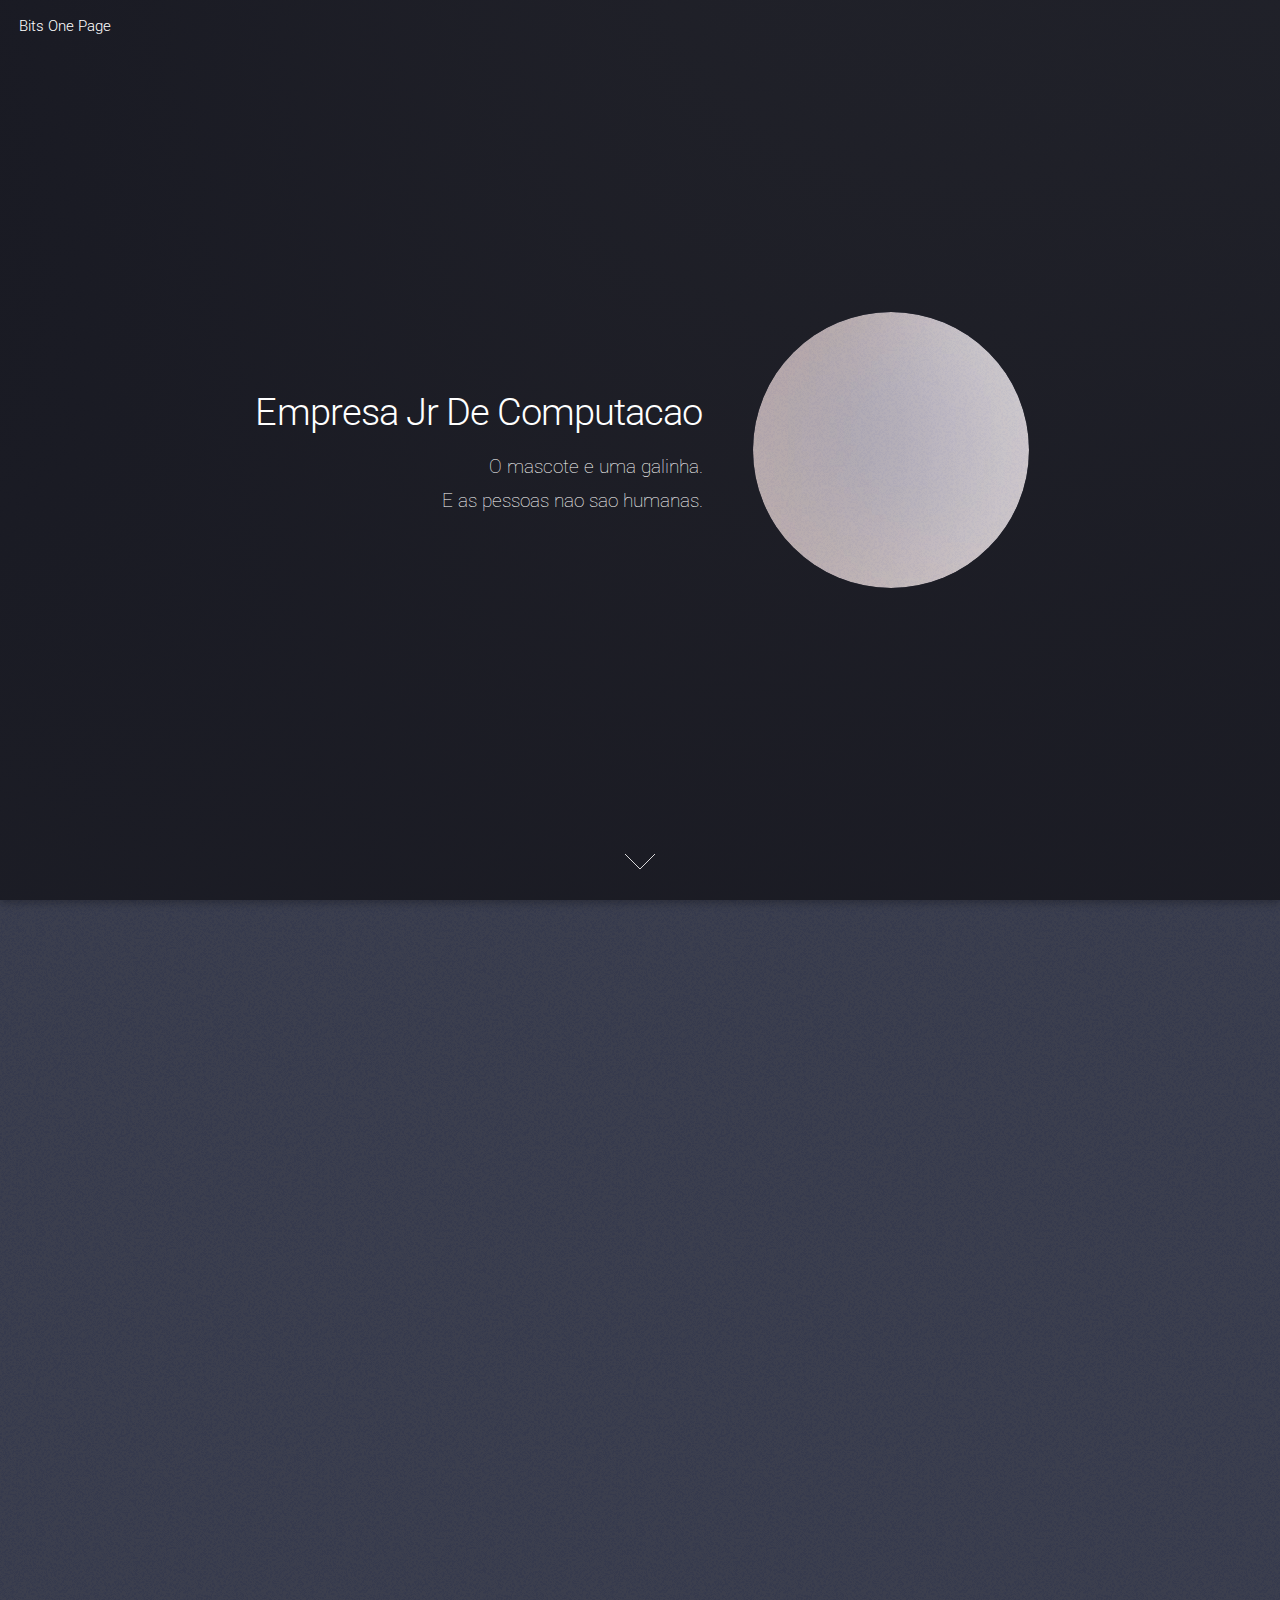
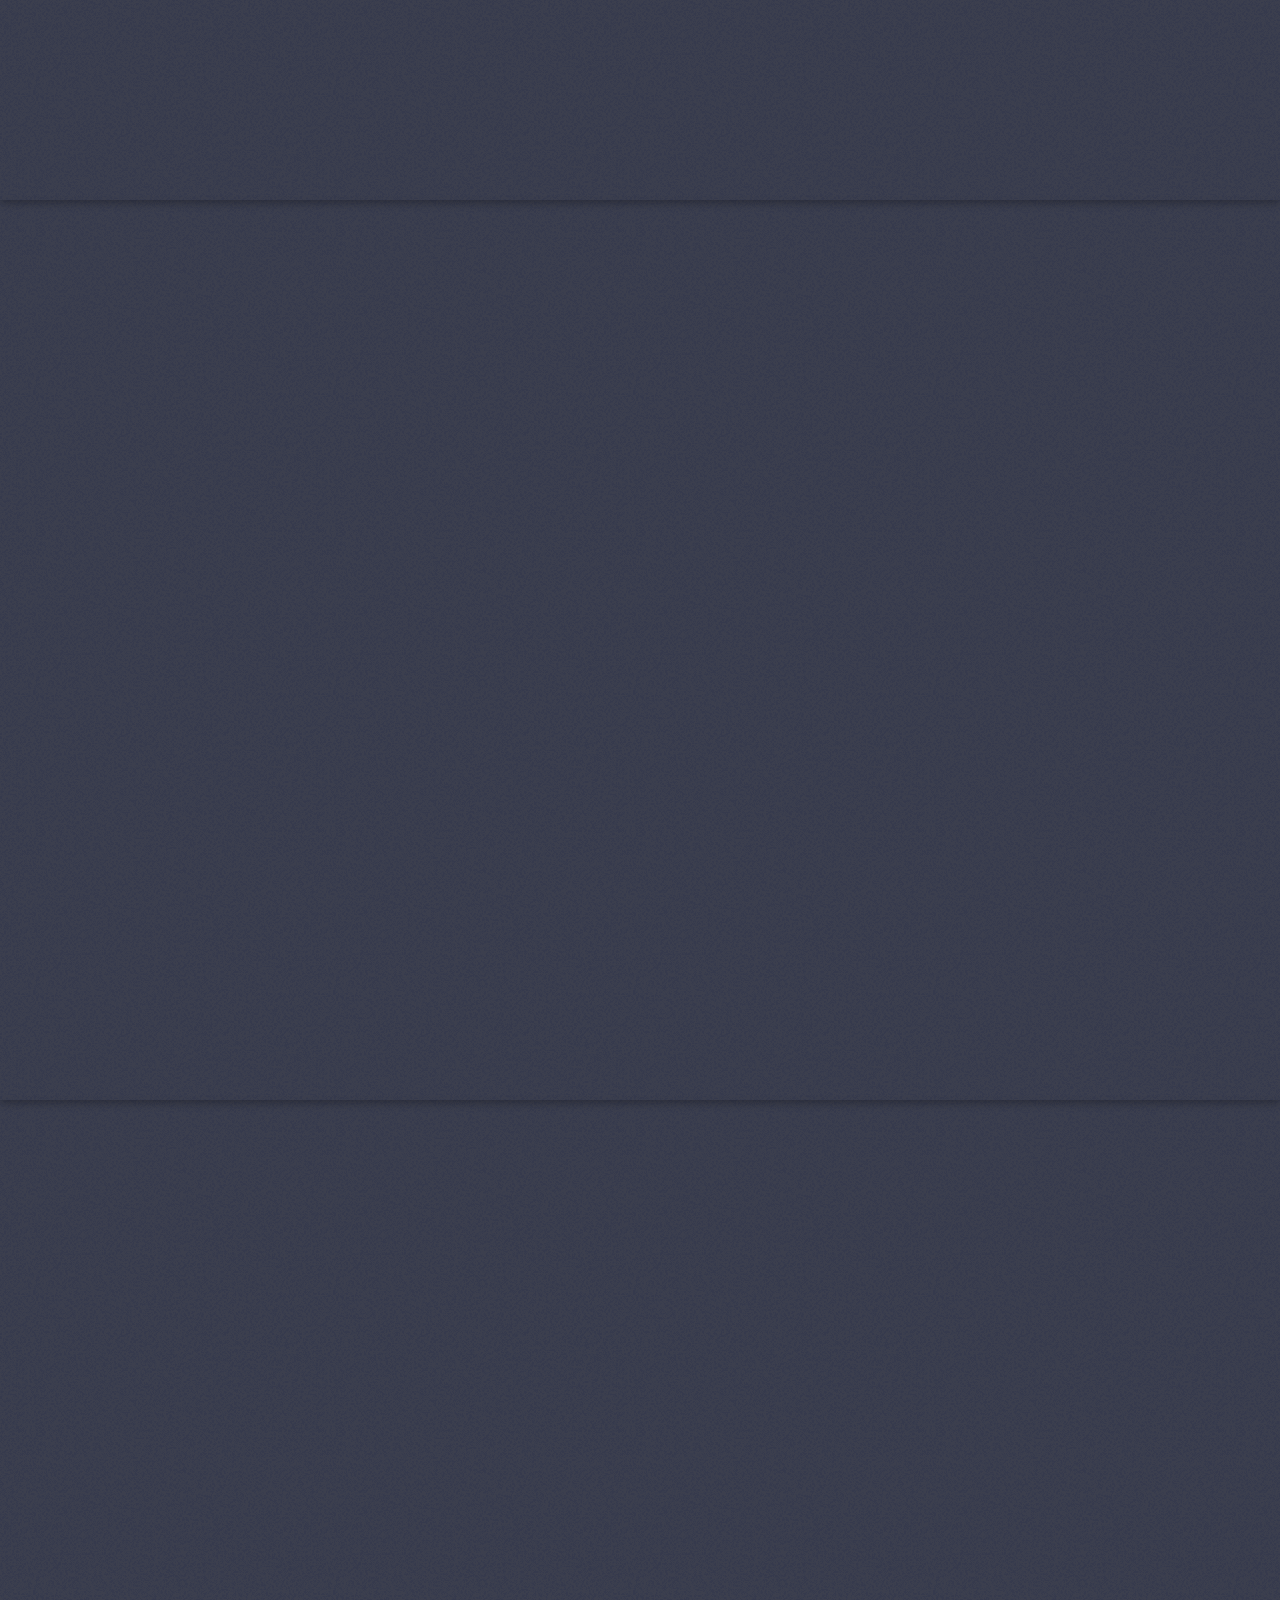
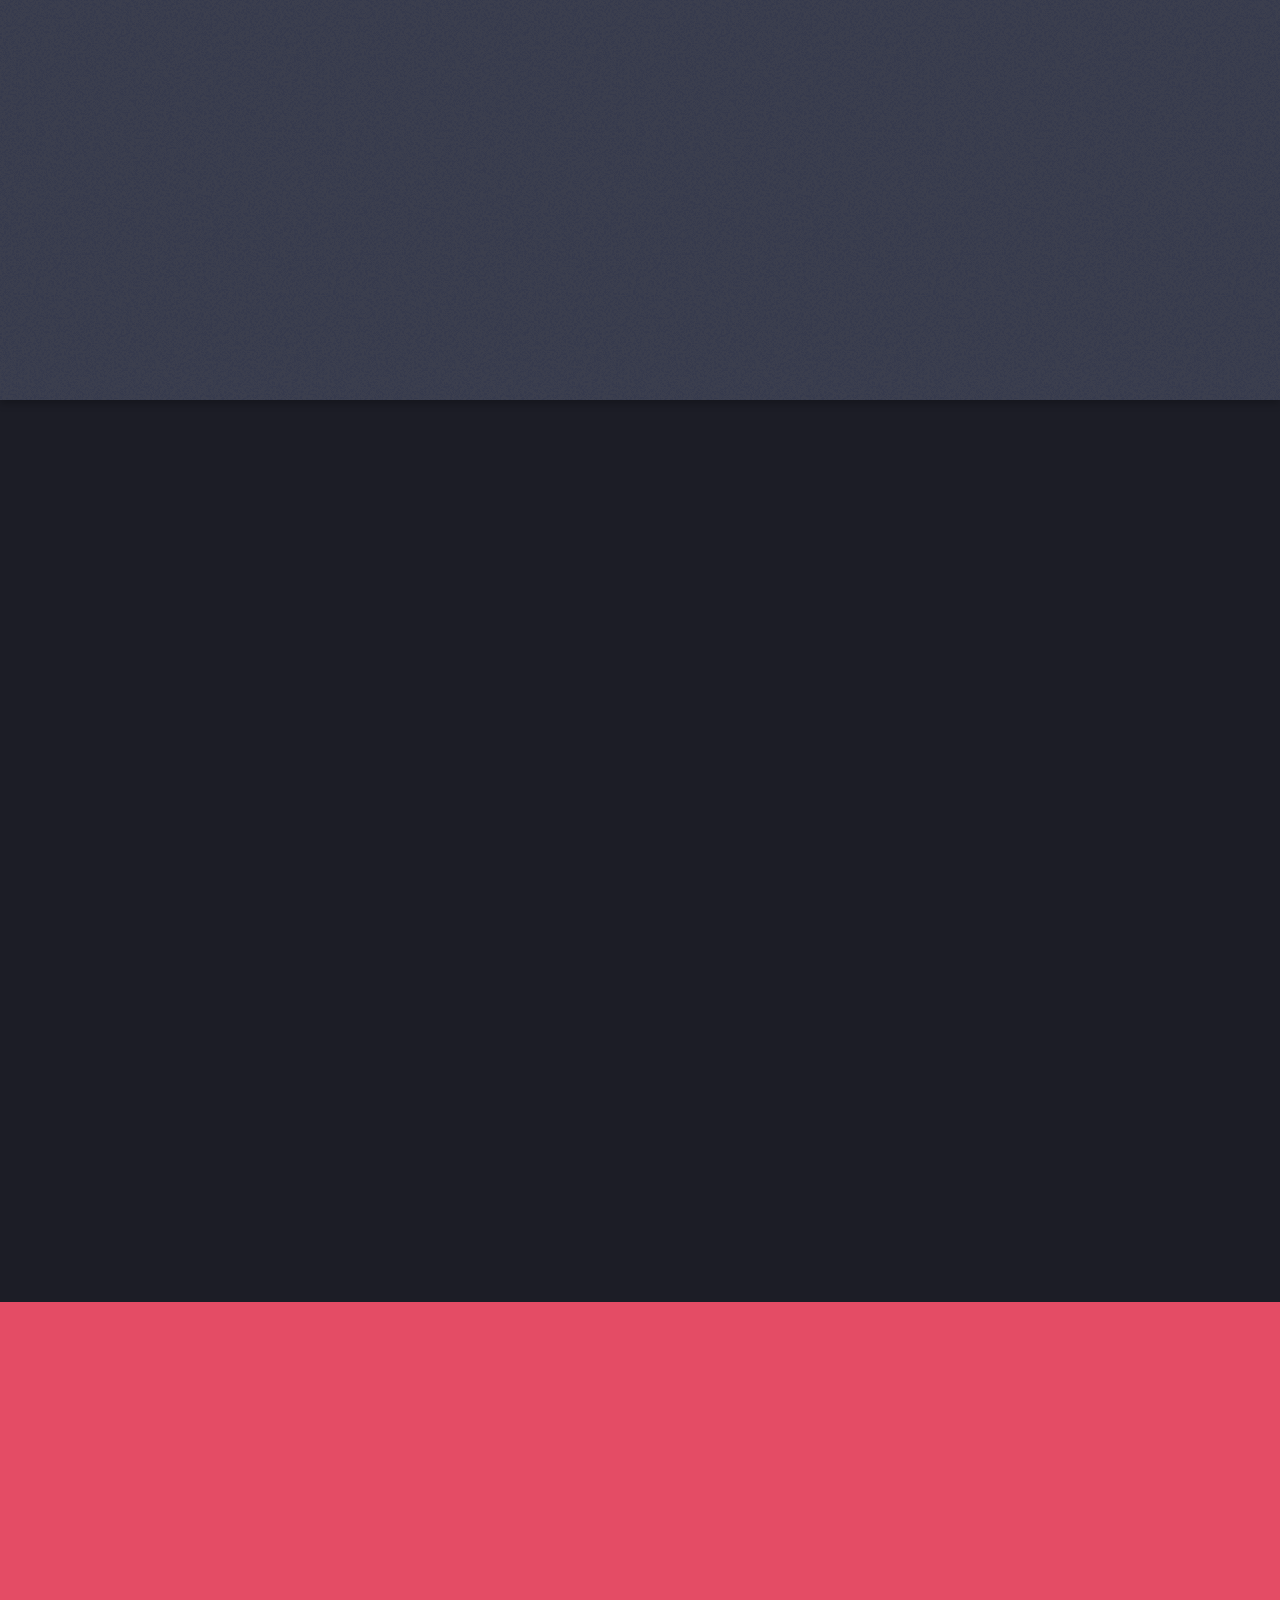
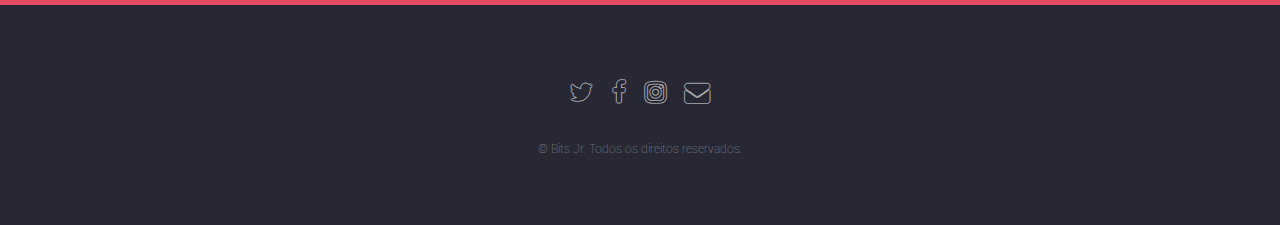
==== commit a38935a8: "remocao de coisas desnecessarias" ====
--- a/index.html
+++ b/index.html
@@ -1,217 +1,188 @@
-<!DOCTYPE HTML>
-<!--
-	Landed by HTML5 UP
-	html5up.net | @ajlkn
-	Free for personal and commercial use under the CCA 3.0 license (html5up.net/license)
--->
-<html>
-	<head>
-		<title>Bits Jr.</title>
-		<meta charset="utf-8" />
-		<meta name="viewport" content="width=device-width, initial-scale=1, user-scalable=no" />
-		<link rel="stylesheet" href="assets/css/main.css" />
-		<noscript><link rel="stylesheet" href="assets/css/noscript.css" /></noscript>
-	</head>
-	<body class="is-preload landing">
-		<div id="page-wrapper">
-
-			<!-- Header -->
-				<header id="header">
-					<h1 id="logo"><a href="index.html">Landed</a></h1>
-					<nav id="nav">
-						<ul>
-							<li><a href="index.html">Home</a></li>
-							<li>
-								<a href="#">Layouts</a>
-								<ul>
-									<li><a href="left-sidebar.html">Left Sidebar</a></li>
-									<li><a href="right-sidebar.html">Right Sidebar</a></li>
-									<li><a href="no-sidebar.html">No Sidebar</a></li>
-									<li>
-										<a href="#">Submenu</a>
-										<ul>
-											<li><a href="#">Option 1</a></li>
-											<li><a href="#">Option 2</a></li>
-											<li><a href="#">Option 3</a></li>
-											<li><a href="#">Option 4</a></li>
-										</ul>
-									</li>
-								</ul>
-							</li>
-							<li><a href="elements.html">Elements</a></li>
-							<li><a href="#" class="button primary">Sign Up</a></li>
-						</ul>
-					</nav>
-				</header>
-
-			<!-- Banner -->
-				<section id="banner">
-					<div class="content">
-						<header>
-							<h2>The future has landed</h2>
-							<p>And there are no hoverboards or flying cars.<br />
-							Just apps. Lots of mother flipping apps.</p>
-						</header>
-						<span class="image"><img src="images/pic01.jpg" alt="" /></span>
-					</div>
-					<a href="#one" class="goto-next scrolly">Next</a>
-				</section>
-
-			<!-- One -->
-				<section id="one" class="spotlight style1 bottom">
-					<span class="image fit main"><img src="images/pic02.jpg" alt="" /></span>
-					<div class="content">
-						<div class="container">
-							<div class="row">
-								<div class="col-4 col-12-medium">
-									<header>
-										<h2>Odio faucibus ipsum integer consequat</h2>
-										<p>Nascetur eu nibh vestibulum amet gravida nascetur praesent</p>
-									</header>
-								</div>
-								<div class="col-4 col-12-medium">
-									<p>Feugiat accumsan lorem eu ac lorem amet sed accumsan donec.
-									Blandit orci porttitor semper. Arcu phasellus tortor enim mi
-									nisi praesent dolor adipiscing. Integer mi sed nascetur cep aliquet
-									augue varius tempus lobortis porttitor accumsan consequat
-									adipiscing lorem dolor.</p>
-								</div>
-								<div class="col-4 col-12-medium">
-									<p>Morbi enim nascetur et placerat lorem sed iaculis neque ante
-									adipiscing adipiscing metus massa. Blandit orci porttitor semper.
-									Arcu phasellus tortor enim mi mi nisi praesent adipiscing. Integer
-									mi sed nascetur cep aliquet augue varius tempus. Feugiat lorem
-									ipsum dolor nullam.</p>
-								</div>
-							</div>
-						</div>
-					</div>
-					<a href="#two" class="goto-next scrolly">Next</a>
-				</section>
-
-			<!-- Two -->
-				<section id="two" class="spotlight style2 right">
-					<span class="image fit main"><img src="images/pic03.jpg" alt="" /></span>
-					<div class="content">
-						<header>
-							<h2>Interdum amet non magna accumsan</h2>
-							<p>Nunc commodo accumsan eget id nisi eu col volutpat magna</p>
-						</header>
-						<p>Feugiat accumsan lorem eu ac lorem amet ac arcu phasellus tortor enim mi mi nisi praesent adipiscing. Integer mi sed nascetur cep aliquet augue varius tempus lobortis porttitor lorem et accumsan consequat adipiscing lorem.</p>
-						<ul class="actions">
-							<li><a href="#" class="button">Learn More</a></li>
-						</ul>
-					</div>
-					<a href="#three" class="goto-next scrolly">Next</a>
-				</section>
-
-			<!-- Three -->
-				<section id="three" class="spotlight style3 left">
-					<span class="image fit main bottom"><img src="images/pic04.jpg" alt="" /></span>
-					<div class="content">
-						<header>
-							<h2>Interdum felis blandit praesent sed augue</h2>
-							<p>Accumsan integer ultricies aliquam vel massa sapien phasellus</p>
-						</header>
-						<p>Feugiat accumsan lorem eu ac lorem amet ac arcu phasellus tortor enim mi mi nisi praesent adipiscing. Integer mi sed nascetur cep aliquet augue varius tempus lobortis porttitor lorem et accumsan consequat adipiscing lorem.</p>
-						<ul class="actions">
-							<li><a href="#" class="button">Learn More</a></li>
-						</ul>
-					</div>
-					<a href="#four" class="goto-next scrolly">Next</a>
-				</section>
-
-			<!-- Four -->
-				<section id="four" class="wrapper style1 special fade-up">
-					<div class="container">
-						<header class="major">
-							<h2>Accumsan sed tempus adipiscing blandit</h2>
-							<p>Iaculis ac volutpat vis non enim gravida nisi faucibus posuere arcu consequat</p>
-						</header>
-						<div class="box alt">
-							<div class="row gtr-uniform">
-								<section class="col-4 col-6-medium col-12-xsmall">
-									<span class="icon alt major fa-area-chart"></span>
-									<h3>Ipsum sed commodo</h3>
-									<p>Feugiat accumsan lorem eu ac lorem amet accumsan donec. Blandit orci porttitor.</p>
-								</section>
-								<section class="col-4 col-6-medium col-12-xsmall">
-									<span class="icon alt major fa-comment"></span>
-									<h3>Eleifend lorem ornare</h3>
-									<p>Feugiat accumsan lorem eu ac lorem amet accumsan donec. Blandit orci porttitor.</p>
-								</section>
-								<section class="col-4 col-6-medium col-12-xsmall">
-									<span class="icon alt major fa-flask"></span>
-									<h3>Cubilia cep lobortis</h3>
-									<p>Feugiat accumsan lorem eu ac lorem amet accumsan donec. Blandit orci porttitor.</p>
-								</section>
-								<section class="col-4 col-6-medium col-12-xsmall">
-									<span class="icon alt major fa-paper-plane"></span>
-									<h3>Non semper interdum</h3>
-									<p>Feugiat accumsan lorem eu ac lorem amet accumsan donec. Blandit orci porttitor.</p>
-								</section>
-								<section class="col-4 col-6-medium col-12-xsmall">
-									<span class="icon alt major fa-file"></span>
-									<h3>Odio laoreet accumsan</h3>
-									<p>Feugiat accumsan lorem eu ac lorem amet accumsan donec. Blandit orci porttitor.</p>
-								</section>
-								<section class="col-4 col-6-medium col-12-xsmall">
-									<span class="icon alt major fa-lock"></span>
-									<h3>Massa arcu accumsan</h3>
-									<p>Feugiat accumsan lorem eu ac lorem amet accumsan donec. Blandit orci porttitor.</p>
-								</section>
-							</div>
-						</div>
-						<footer class="major">
-							<ul class="actions special">
-								<li><a href="#" class="button">Magna sed feugiat</a></li>
-							</ul>
-						</footer>
-					</div>
-				</section>
-
-			<!-- Five -->
-				<section id="five" class="wrapper style2 special fade">
-					<div class="container">
-						<header>
-							<h2>Magna faucibus lorem diam</h2>
-							<p>Ante metus praesent faucibus ante integer id accumsan eleifend</p>
-						</header>
-						<form method="post" action="#" class="cta">
-							<div class="row gtr-uniform gtr-50">
-								<div class="col-8 col-12-xsmall"><input type="email" name="email" id="email" placeholder="Your Email Address" /></div>
-								<div class="col-4 col-12-xsmall"><input type="submit" value="Get Started" class="fit primary" /></div>
-							</div>
-						</form>
-					</div>
-				</section>
-
-			<!-- Footer -->
-				<footer id="footer">
-					<ul class="icons">
-						<li><a href="#" class="icon alt fa-twitter"><span class="label">Twitter</span></a></li>
-						<li><a href="#" class="icon alt fa-facebook"><span class="label">Facebook</span></a></li>
-						<li><a href="#" class="icon alt fa-linkedin"><span class="label">LinkedIn</span></a></li>
-						<li><a href="#" class="icon alt fa-instagram"><span class="label">Instagram</span></a></li>
-						<li><a href="#" class="icon alt fa-github"><span class="label">GitHub</span></a></li>
-						<li><a href="#" class="icon alt fa-envelope"><span class="label">Email</span></a></li>
-					</ul>
-					<ul class="copyright">
-						<li>&copy; Untitled. All rights reserved.</li><li>Design: <a href="http://html5up.net">HTML5 UP</a></li>
-					</ul>
-				</footer>
-
-		</div>
-
-		<!-- Scripts -->
-			<script src="assets/js/jquery.min.js"></script>
-			<script src="assets/js/jquery.scrolly.min.js"></script>
-			<script src="assets/js/jquery.dropotron.min.js"></script>
-			<script src="assets/js/jquery.scrollex.min.js"></script>
-			<script src="assets/js/browser.min.js"></script>
-			<script src="assets/js/breakpoints.min.js"></script>
-			<script src="assets/js/util.js"></script>
-			<script src="assets/js/main.js"></script>
-
-	</body>
-</html>
+<!DOCTYPE HTML>
+<!--
+	Landed by HTML5 UP
+	html5up.net | @ajlkn
+	Free for personal and commercial use under the CCA 3.0 license (html5up.net/license)
+-->
+<html>
+	<head>
+		<title>Bits Jr.</title>
+		<meta charset="utf-8" />
+		<meta name="viewport" content="width=device-width, initial-scale=1, user-scalable=no" />
+		<link rel="stylesheet" href="assets/css/main.css" />
+		<noscript><link rel="stylesheet" href="assets/css/noscript.css" /></noscript>
+	</head>
+	<body class="is-preload landing">
+		<div id="page-wrapper">
+
+			<!-- Header -->
+				<header id="header">
+					<h1 id="logo"><a href="index.html">Bits One Page</a></h1>
+				</header>
+
+			<!-- Banner -->
+				<section id="banner">
+					<div class="content">
+						<header>
+							<h2>Empresa Jr De Computacao</h2>
+							<p>O mascote e uma galinha.<br />
+							E as pessoas nao sao humanas.</p>
+						</header>
+						<span class="image"><img src="images/pic01.jpg" alt="" /></span>
+					</div>
+					<a href="#one" class="goto-next scrolly">Next</a>
+				</section>
+
+			<!-- One -->
+				<section id="one" class="spotlight style1 bottom">
+					<span class="image fit main"><img src="images/pic02.jpg" alt="" /></span>
+					<div class="content">
+						<div class="container">
+							<div class="row">
+								<div class="col-4 col-12-medium">
+									<header>
+										<h2>Nao sei o que botar aqui</h2>
+										<p>Nascetur eu nibh vestibulum amet gravida nascetur praesent</p>
+									</header>
+								</div>
+								<div class="col-4 col-12-medium">
+									<p>Feugiat accumsan lorem eu ac lorem amet sed accumsan donec.
+									Blandit orci porttitor semper. Arcu phasellus tortor enim mi
+									nisi praesent dolor adipiscing. Integer mi sed nascetur cep aliquet
+									augue varius tempus lobortis porttitor accumsan consequat
+									adipiscing lorem dolor.</p>
+								</div>
+								<div class="col-4 col-12-medium">
+									<p>Morbi enim nascetur et placerat lorem sed iaculis neque ante
+									adipiscing adipiscing metus massa. Blandit orci porttitor semper.
+									Arcu phasellus tortor enim mi mi nisi praesent adipiscing. Integer
+									mi sed nascetur cep aliquet augue varius tempus. Feugiat lorem
+									ipsum dolor nullam.</p>
+								</div>
+							</div>
+						</div>
+					</div>
+					<a href="#two" class="goto-next scrolly">Next</a>
+				</section>
+
+			<!-- Two -->
+				<section id="two" class="spotlight style2 right">
+					<span class="image fit main"><img src="images/pic03.jpg" alt="" /></span>
+					<div class="content">
+						<header>
+							<h2>Nem aqui ainda</h2>
+							<p>Nunc commodo accumsan eget id nisi eu col volutpat magna</p>
+						</header>
+						<p>Feugiat accumsan lorem eu ac lorem amet ac arcu phasellus tortor enim mi mi nisi praesent adipiscing. Integer mi sed nascetur cep aliquet augue varius tempus lobortis porttitor lorem et accumsan consequat adipiscing lorem.</p>
+						<ul class="actions">
+						</ul>
+					</div>
+					<a href="#three" class="goto-next scrolly">Next</a>
+				</section>
+
+			<!-- Three -->
+				<section id="three" class="spotlight style3 left">
+					<span class="image fit main bottom"><img src="images/pic04.jpg" alt="" /></span>
+					<div class="content">
+						<header>
+							<h2>Outro titulo aqui</h2>
+							<p>Accumsan integer ultricies aliquam vel massa sapien phasellus</p>
+						</header>
+						<p>Feugiat accumsan lorem eu ac lorem amet ac arcu phasellus tortor enim mi mi nisi praesent adipiscing. Integer mi sed nascetur cep aliquet augue varius tempus lobortis porttitor lorem et accumsan consequat adipiscing lorem.</p>
+						<ul class="actions">
+						</ul>
+					</div>
+					<a href="#four" class="goto-next scrolly">Next</a>
+				</section>
+
+			<!-- Four -->
+				<section id="four" class="wrapper style1 special fade-up">
+					<div class="container">
+						<header class="major">
+							<h2>Nossa empresa oferece os seguintes servicos</h2>
+							<p>Iaculis ac volutpat vis non enim gravida nisi faucibus posuere arcu consequat</p>
+						</header>
+						<div class="box alt">
+							<div class="row gtr-uniform">
+								<section class="col-4 col-6-medium col-12-xsmall">
+									<span class="icon alt major fa-area-chart"></span>
+									<h3>Consultorias</h3>
+									<p>Feugiat accumsan lorem eu ac lorem amet accumsan donec. Blandit orci porttitor.</p>
+								</section>
+								<section class="col-4 col-6-medium col-12-xsmall">
+									<span class="icon alt major fa-comment"></span>
+									<h3>Chat de zapzap</h3>
+									<p>Feugiat accumsan lorem eu ac lorem amet accumsan donec. Blandit orci porttitor.</p>
+								</section>
+								<section class="col-4 col-6-medium col-12-xsmall">
+									<span class="icon alt major fa-flask"></span>
+									<h3>Coisa de quimica</h3>
+									<p>Feugiat accumsan lorem eu ac lorem amet accumsan donec. Blandit orci porttitor.</p>
+								</section>
+								<section class="col-4 col-6-medium col-12-xsmall">
+									<span class="icon alt major fa-paper-plane"></span>
+									<h3>Aviao de papel</h3>
+									<p>Feugiat accumsan lorem eu ac lorem amet accumsan donec. Blandit orci porttitor.</p>
+								</section>
+								<section class="col-4 col-6-medium col-12-xsmall">
+									<span class="icon alt major fa-file"></span>
+									<h3>Documentos</h3>
+									<p>Feugiat accumsan lorem eu ac lorem amet accumsan donec. Blandit orci porttitor.</p>
+								</section>
+								<section class="col-4 col-6-medium col-12-xsmall">
+									<span class="icon alt major fa-lock"></span>
+									<h3>Criptografia</h3>
+									<p>Feugiat accumsan lorem eu ac lorem amet accumsan donec. Blandit orci porttitor.</p>
+								</section>
+							</div>
+						</div>
+						<footer class="major">
+							<ul class="actions special">
+							</ul>
+						</footer>
+					</div>
+				</section>
+
+			<!-- Five -->
+				<section id="five" class="wrapper style2 special fade">
+					<div class="container">
+						<header>
+							<h2>Entre em contato</h2>
+							<p>Digite seu email e entraremos em contato</p>
+						</header>
+						<form method="post" action="#" class="cta">
+							<div class="row gtr-uniform gtr-50">
+								<div class="col-8 col-12-xsmall"><input type="email" name="email" id="email" placeholder="Seu endereco de email" /></div>
+								<div class="col-4 col-12-xsmall"><input type="submit" value="Enviar" class="fit primary" /></div>
+							</div>
+						</form>
+					</div>
+				</section>
+
+			<!-- Footer -->
+				<footer id="footer">
+					<ul class="icons">
+						<li><a href="#" class="icon alt fa-twitter"><span class="label">Twitter</span></a></li>
+						<li><a href="#" class="icon alt fa-facebook"><span class="label">Facebook</span></a></li>
+						<li><a href="#" class="icon alt fa-instagram"><span class="label">Instagram</span></a></li>
+						<li><a href="#" class="icon alt fa-envelope"><span class="label">Email</span></a></li>
+					</ul>
+					<ul class="copyright">
+						<li>&copy; Bits Jr. Todos os direitos reservados.</li>
+					</ul>
+				</footer>
+
+		</div>
+
+		<!-- Scripts -->
+			<script src="assets/js/jquery.min.js"></script>
+			<script src="assets/js/jquery.scrolly.min.js"></script>
+			<script src="assets/js/jquery.dropotron.min.js"></script>
+			<script src="assets/js/jquery.scrollex.min.js"></script>
+			<script src="assets/js/browser.min.js"></script>
+			<script src="assets/js/breakpoints.min.js"></script>
+			<script src="assets/js/util.js"></script>
+			<script src="assets/js/main.js"></script>
+
+	</body>
+</html>
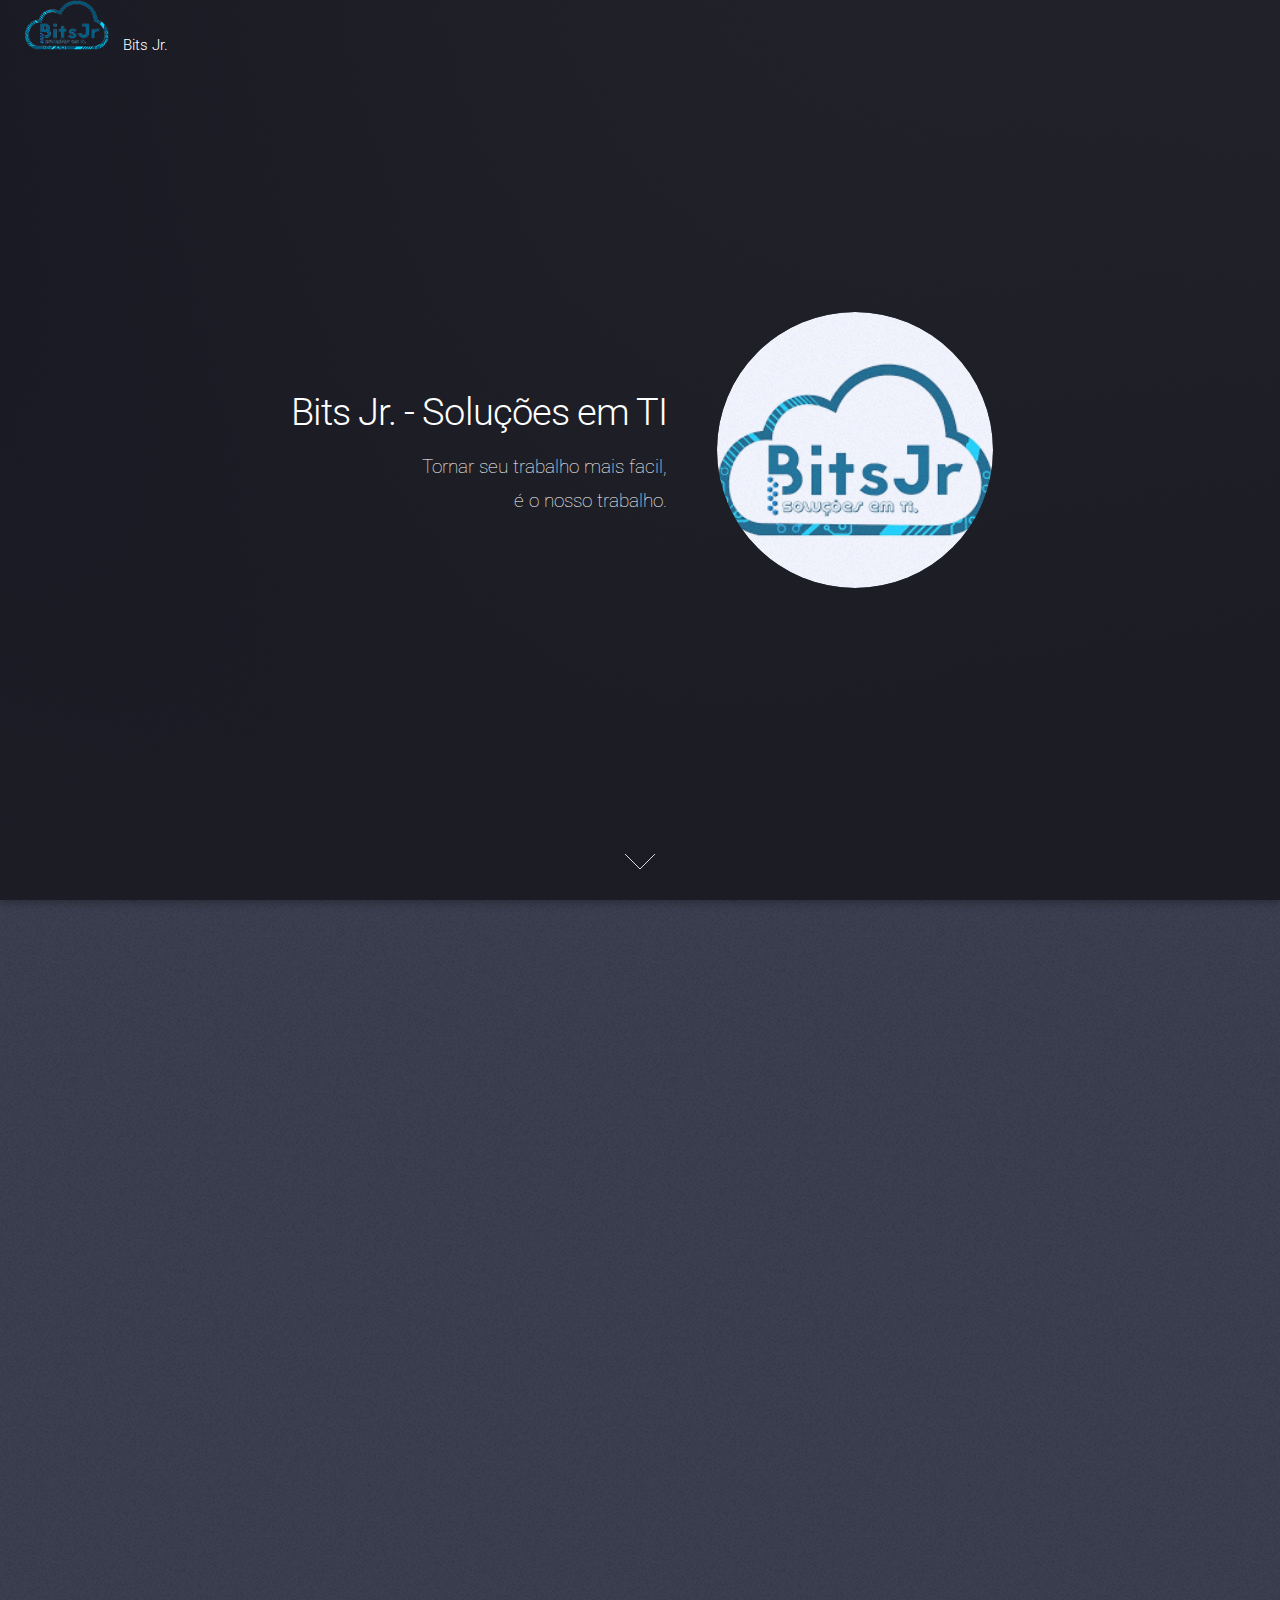
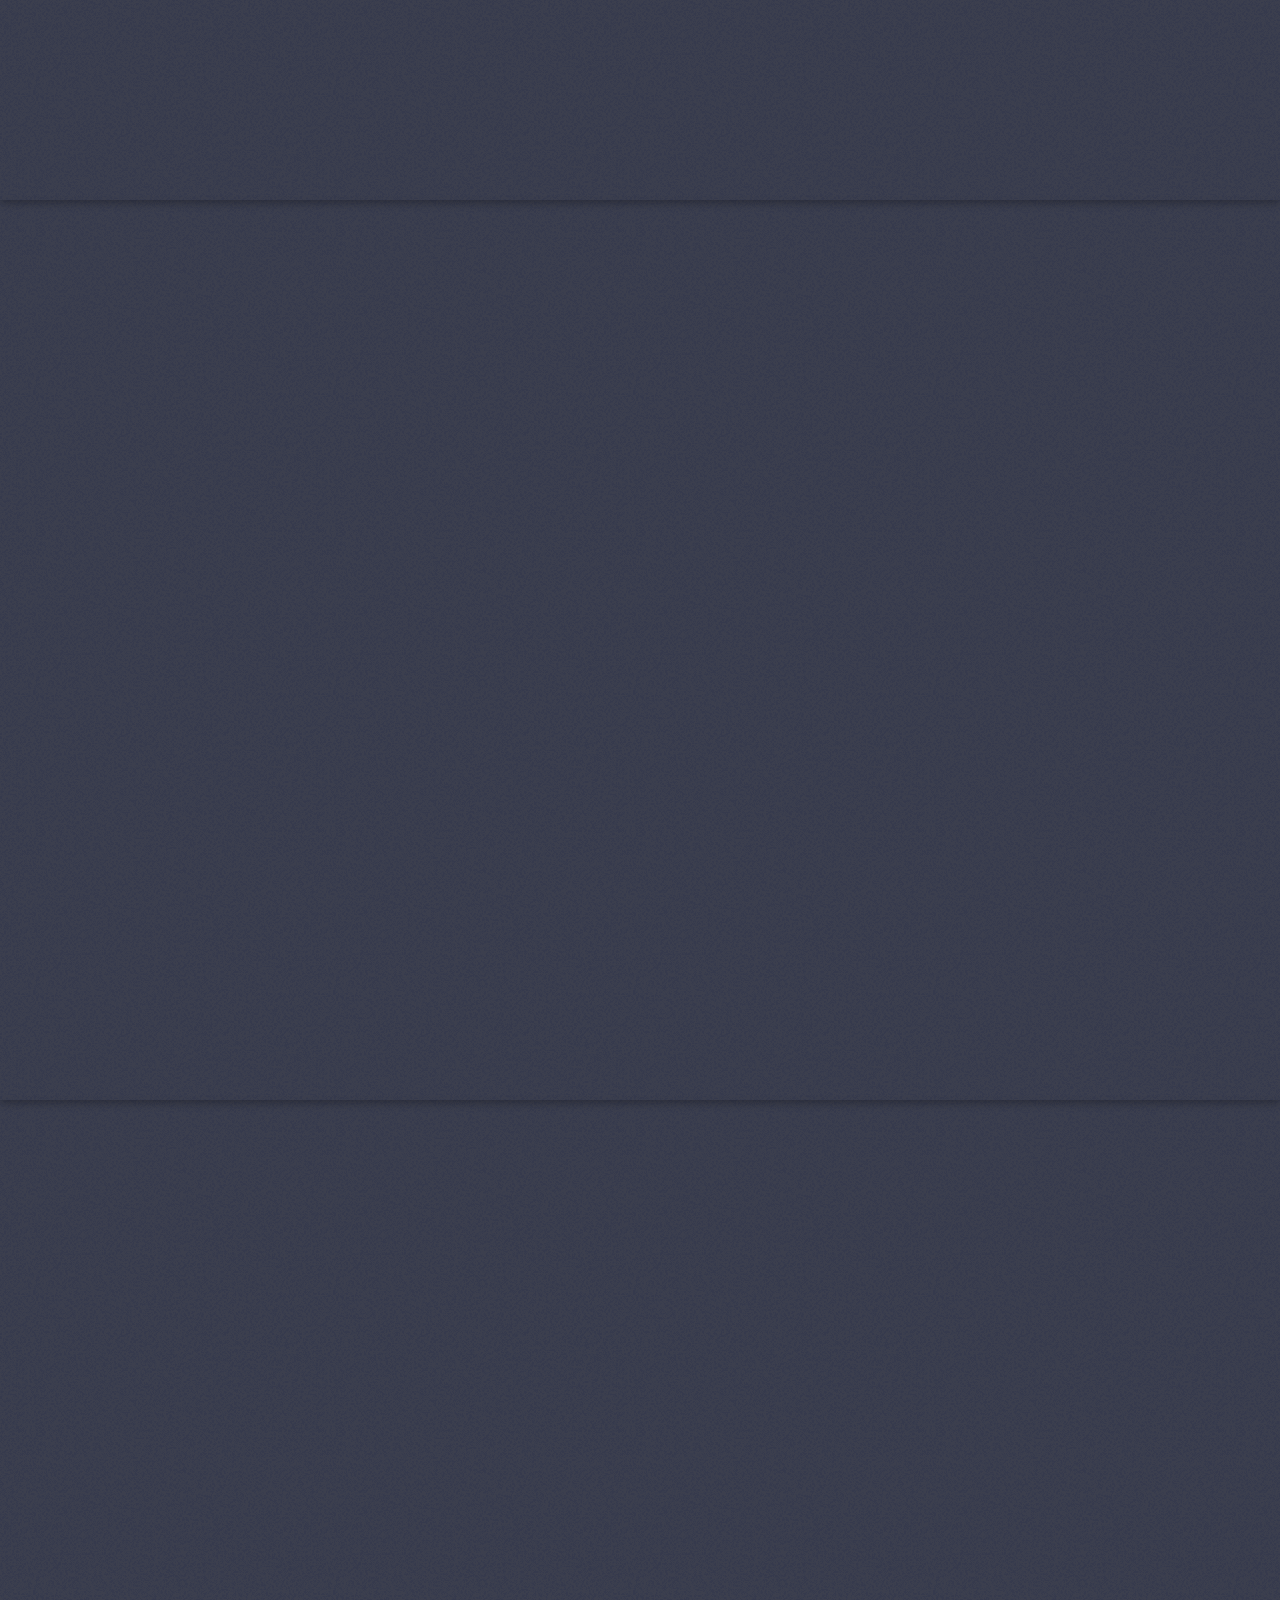
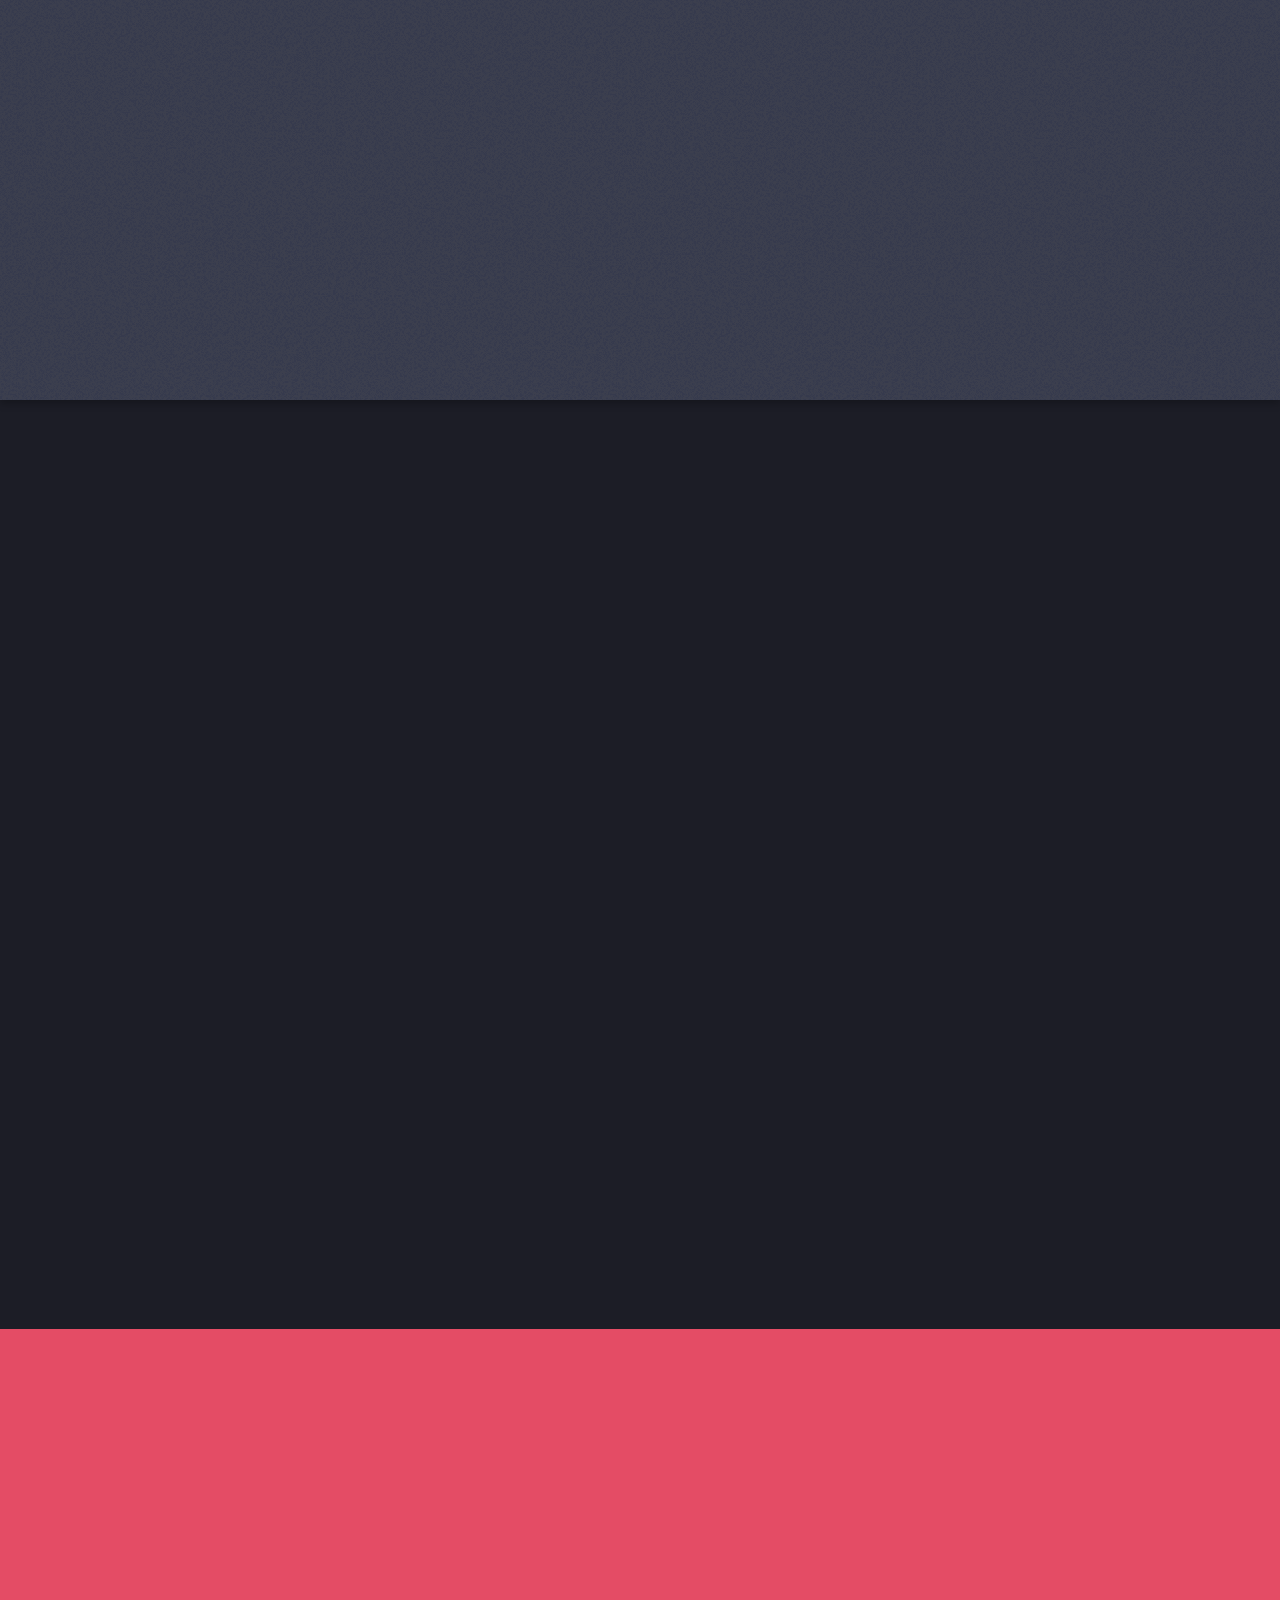
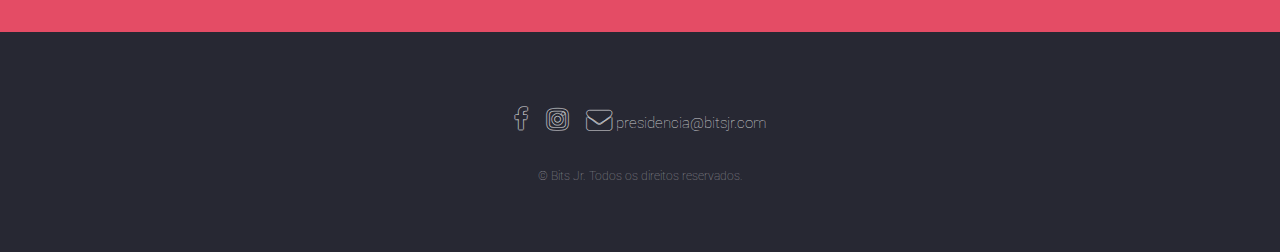
==== commit 90d56451: "Adicionado arquivos de imagen e alguns textos." ====
--- a/index.html
+++ b/index.html
@@ -10,25 +10,31 @@
 		<meta charset="utf-8" />
 		<meta name="viewport" content="width=device-width, initial-scale=1, user-scalable=no" />
 		<link rel="stylesheet" href="assets/css/main.css" />
+        <link rel="icon" type="image/png" href="images/indice.png" />
 		<noscript><link rel="stylesheet" href="assets/css/noscript.css" /></noscript>
+
 	</head>
 	<body class="is-preload landing">
 		<div id="page-wrapper">
 
 			<!-- Header -->
 				<header id="header">
-					<h1 id="logo"><a href="index.html">Bits One Page</a></h1>
+					<h1 id="logo">
+                        <a href="index.html">
+                            <img src="images/1-1.png" alt="" height="50" width="100" />
+                        Bits Jr.</a>
+                    </h1>
 				</header>
 
 			<!-- Banner -->
 				<section id="banner">
 					<div class="content">
 						<header>
-							<h2>Empresa Jr De Computacao</h2>
-							<p>O mascote e uma galinha.<br />
-							E as pessoas nao sao humanas.</p>
+							<h2>Bits Jr. - Soluções em TI</h2>
+							<p>Tornar seu trabalho mais facil,<br />
+                                é o nosso trabalho.</p>
 						</header>
-						<span class="image"><img src="images/pic01.jpg" alt="" /></span>
+						<span class="image"><img src="images/indice.png" alt="" /></span>
 					</div>
 					<a href="#one" class="goto-next scrolly">Next</a>
 				</section>
@@ -41,16 +47,13 @@
 							<div class="row">
 								<div class="col-4 col-12-medium">
 									<header>
-										<h2>Nao sei o que botar aqui</h2>
-										<p>Nascetur eu nibh vestibulum amet gravida nascetur praesent</p>
+										<h2>Conheça a Bits Jr.</h2>
+										<p>Conheça um pouco de quem somos</p>
 									</header>
 								</div>
 								<div class="col-4 col-12-medium">
-									<p>Feugiat accumsan lorem eu ac lorem amet sed accumsan donec.
-									Blandit orci porttitor semper. Arcu phasellus tortor enim mi
-									nisi praesent dolor adipiscing. Integer mi sed nascetur cep aliquet
-									augue varius tempus lobortis porttitor accumsan consequat
-									adipiscing lorem dolor.</p>
+									<p>Nós somos uma equipe formada por graduandos na área de Engenharia da
+                                    Comupatação, apaixonados por tecnologia e tudo o que à engloba.</p>
 								</div>
 								<div class="col-4 col-12-medium">
 									<p>Morbi enim nascetur et placerat lorem sed iaculis neque ante
@@ -99,15 +102,16 @@
 				<section id="four" class="wrapper style1 special fade-up">
 					<div class="container">
 						<header class="major">
-							<h2>Nossa empresa oferece os seguintes servicos</h2>
-							<p>Iaculis ac volutpat vis non enim gravida nisi faucibus posuere arcu consequat</p>
+							<h2>A Bits Jr. Oferece os seguintes serviços: </h2>
+							<p>Sua necessidade não está listada ?  Mande um email para a gente.</p>
 						</header>
 						<div class="box alt">
 							<div class="row gtr-uniform">
 								<section class="col-4 col-6-medium col-12-xsmall">
 									<span class="icon alt major fa-area-chart"></span>
 									<h3>Consultorias</h3>
-									<p>Feugiat accumsan lorem eu ac lorem amet accumsan donec. Blandit orci porttitor.</p>
+									<p>Aproveite ao máximo o que a tecnologia pode te oferecer,
+                                        treinamentos virtuais utilizando realidade virtual e muito mais.</p>
 								</section>
 								<section class="col-4 col-6-medium col-12-xsmall">
 									<span class="icon alt major fa-comment"></span>
@@ -162,10 +166,10 @@
 			<!-- Footer -->
 				<footer id="footer">
 					<ul class="icons">
-						<li><a href="#" class="icon alt fa-twitter"><span class="label">Twitter</span></a></li>
-						<li><a href="#" class="icon alt fa-facebook"><span class="label">Facebook</span></a></li>
-						<li><a href="#" class="icon alt fa-instagram"><span class="label">Instagram</span></a></li>
-						<li><a href="#" class="icon alt fa-envelope"><span class="label">Email</span></a></li>
+<!--						<li><a href="#" class="icon alt fa-twitter"><span class="label">Twitter</span></a></li>-->
+						<li><a href="https://www.facebook.com/BITSJR" class="icon alt fa-facebook"><span class="label">Facebook</span></a></li>
+						<li><a href="https://www.instagram.com/bits.jr/" class="icon alt fa-instagram"><span class="label">Instagram</span></a></li>
+						<li><a href="#" class="icon alt fa-envelope"><span class="label">Email</span></a>  presidencia@bitsjr.com </li>
 					</ul>
 					<ul class="copyright">
 						<li>&copy; Bits Jr. Todos os direitos reservados.</li>
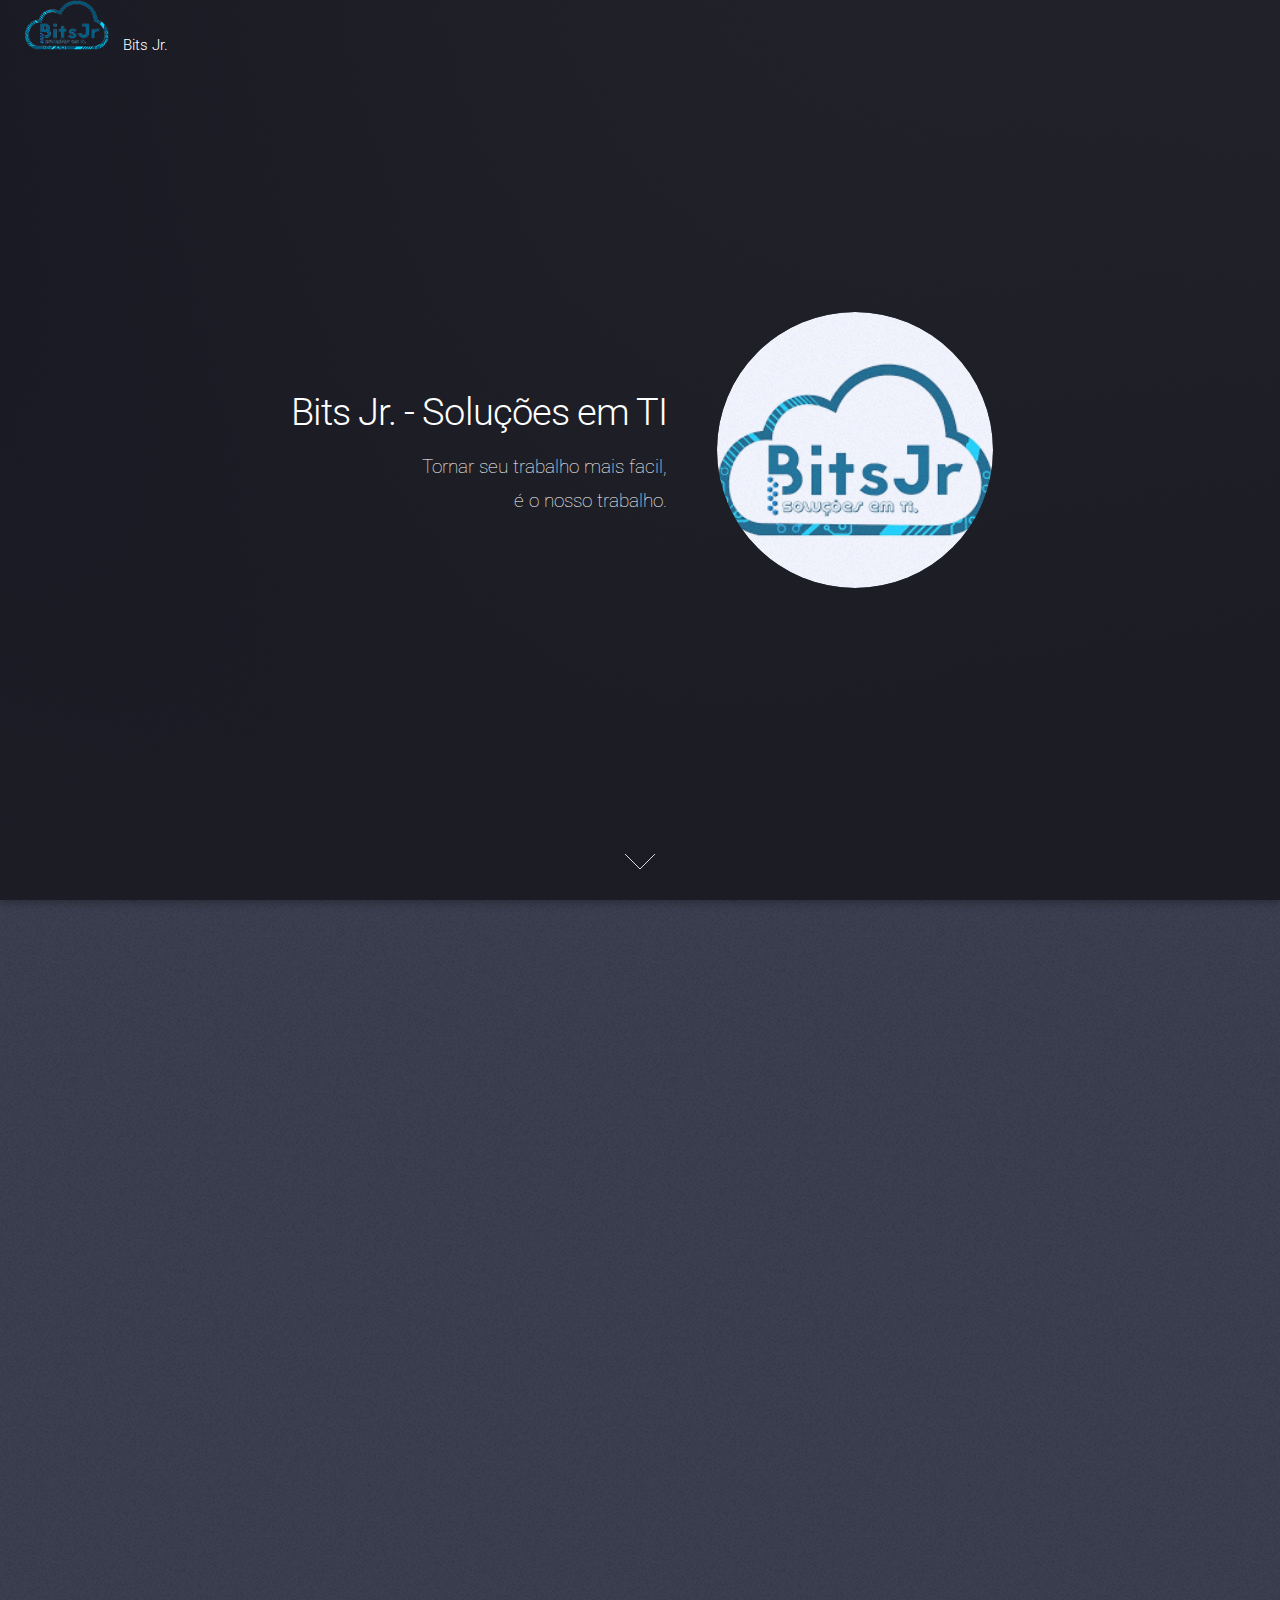
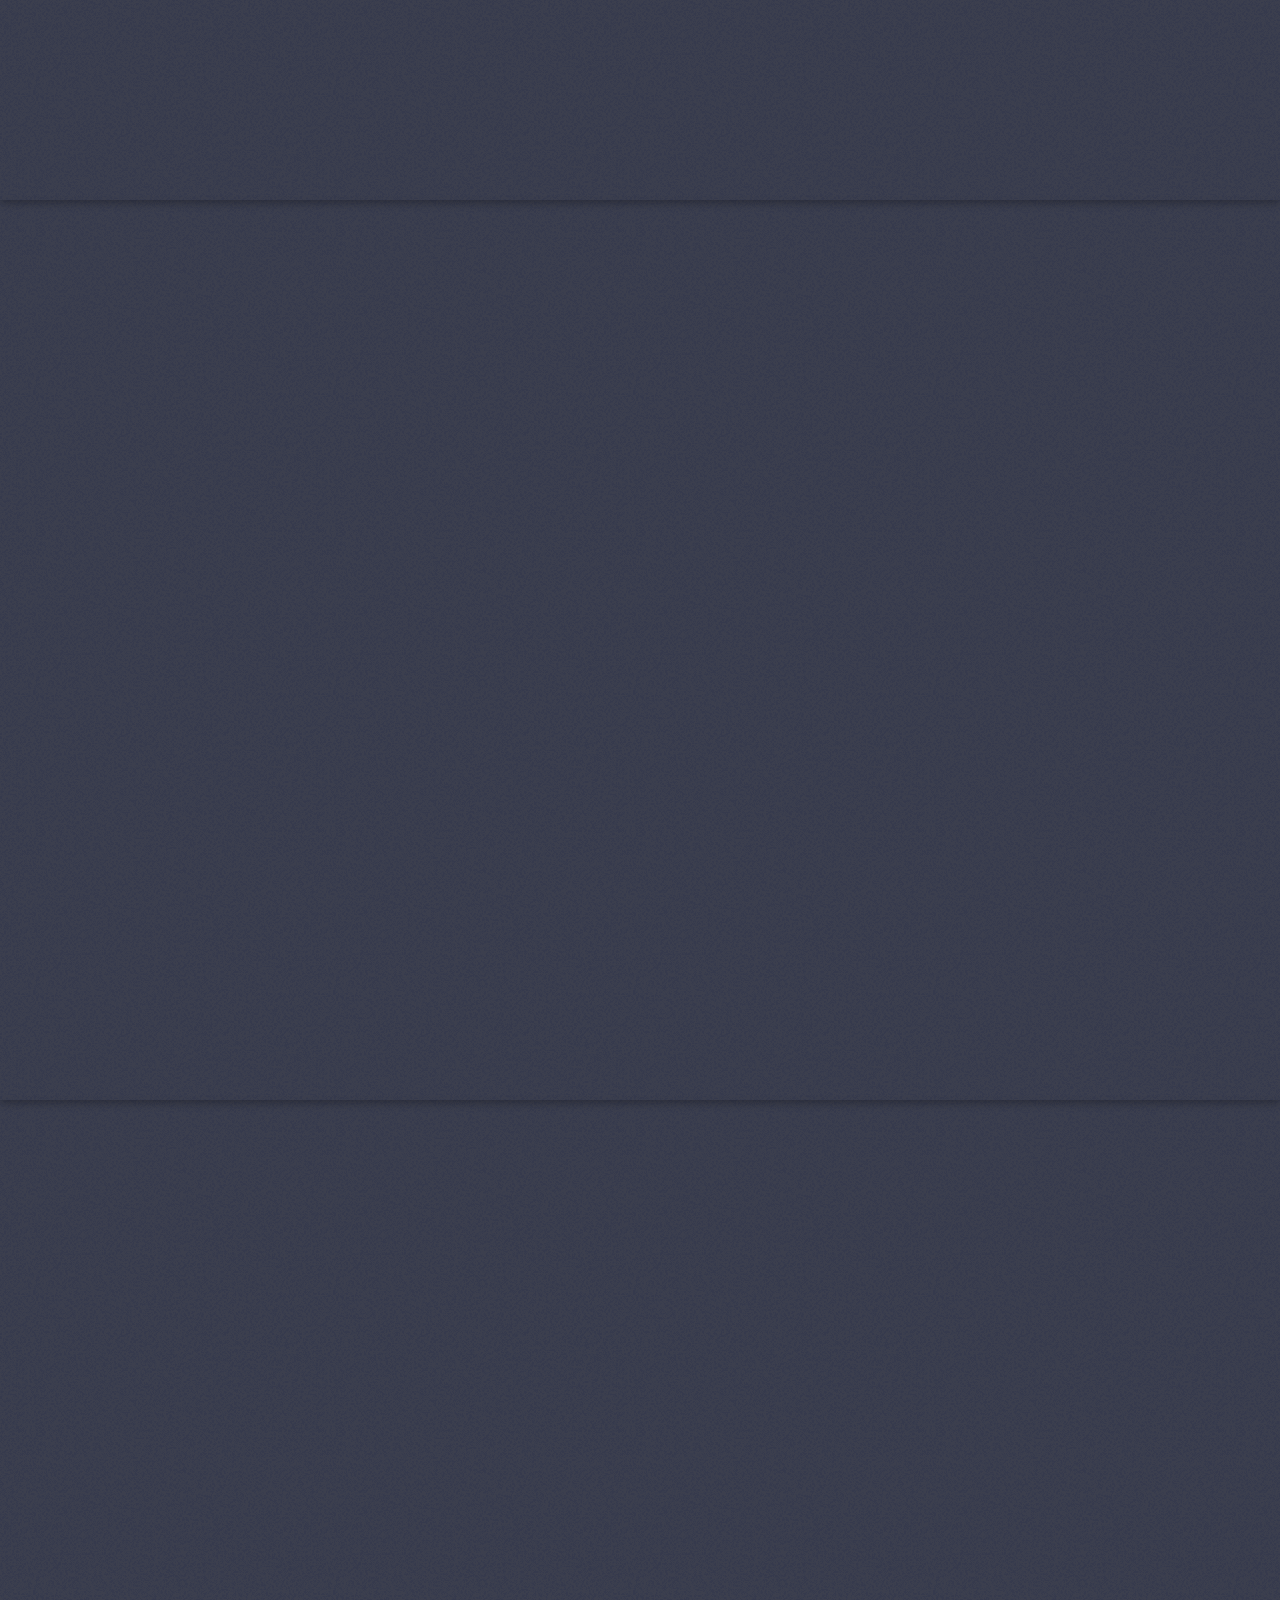
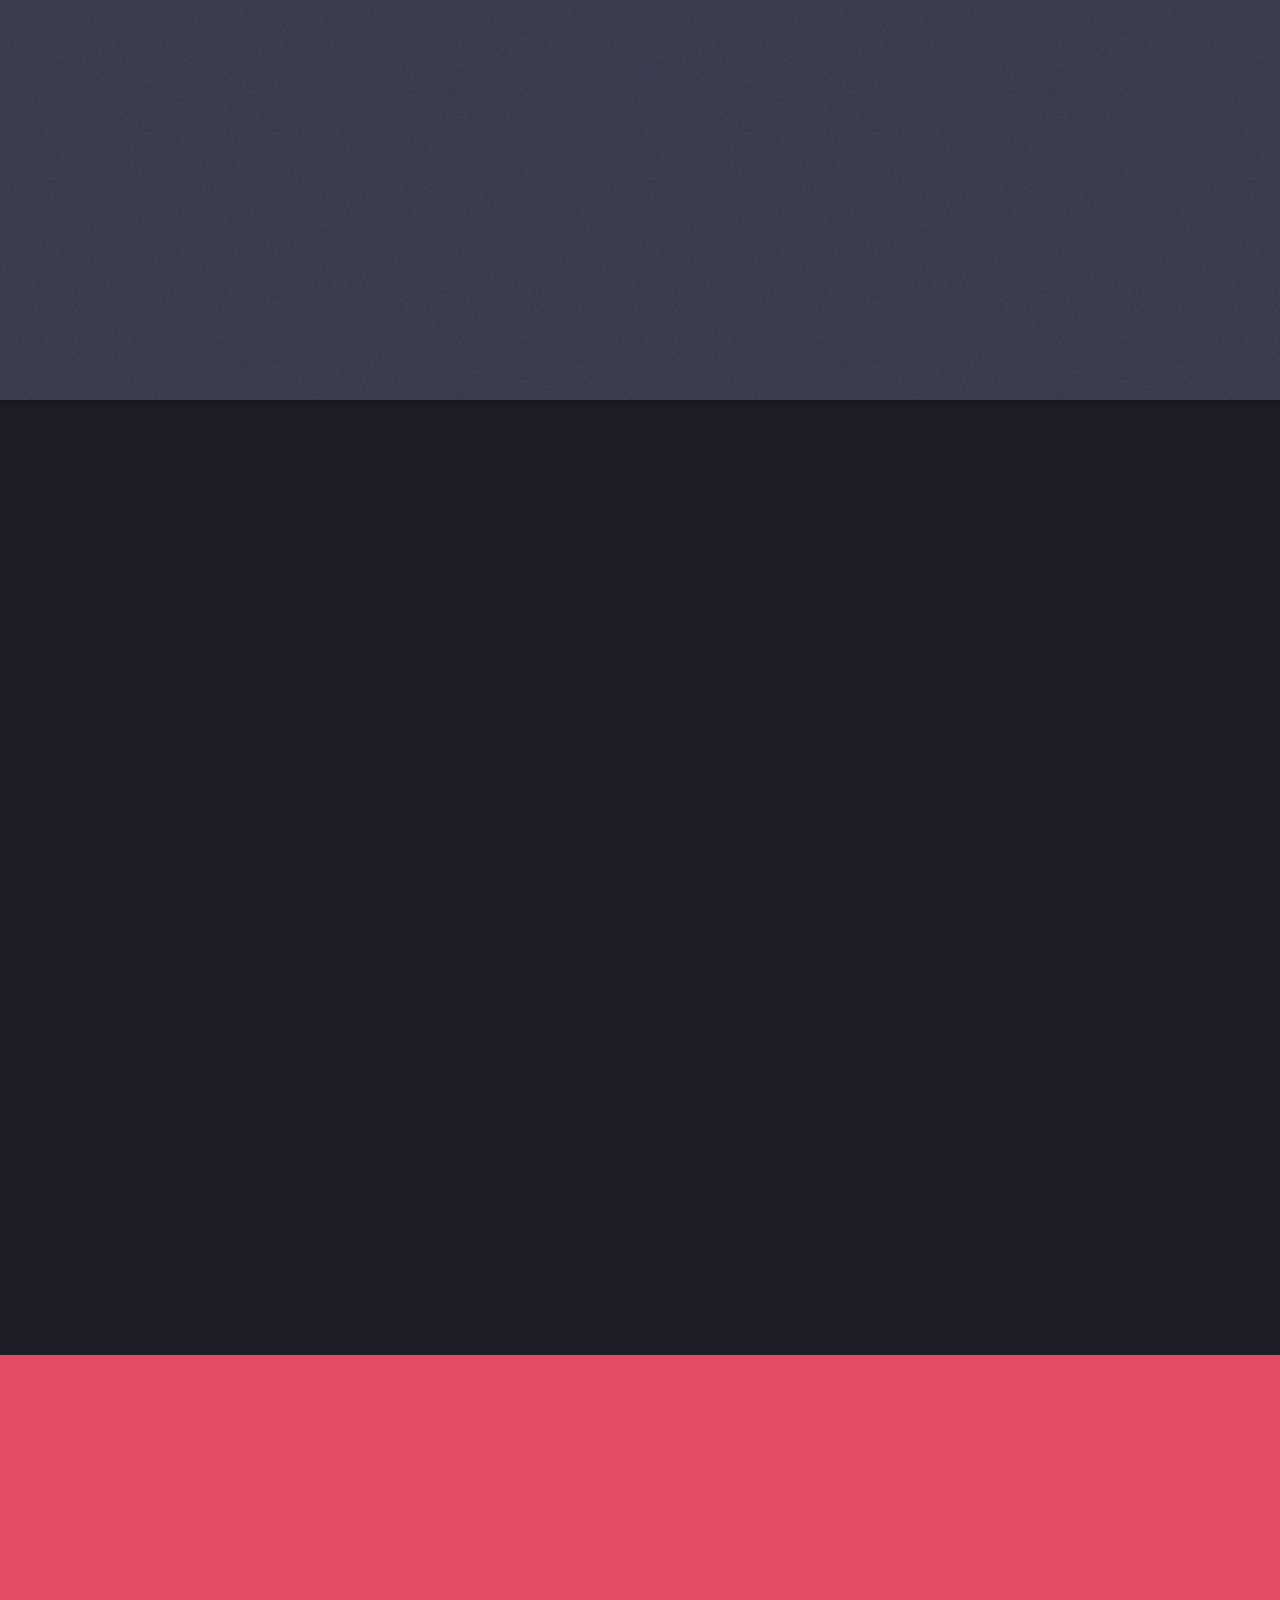
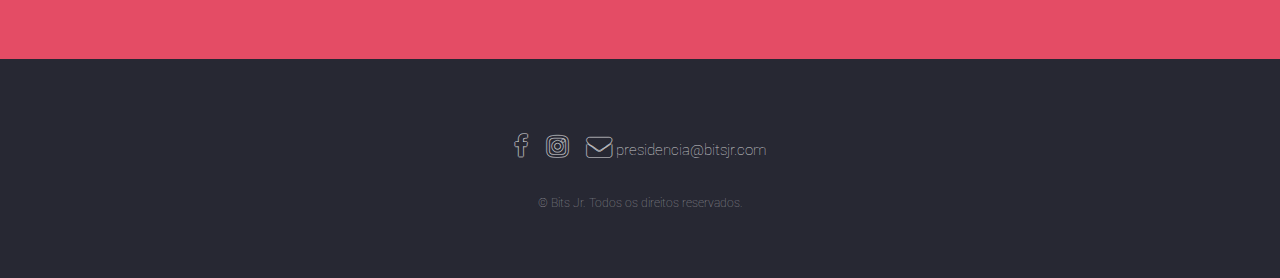
==== commit 3afdb0c8: "Site da BIts praticamente finalizado." ====
--- a/index.html
+++ b/index.html
@@ -8,6 +8,7 @@
 	<head>
 		<title>Bits Jr.</title>
 		<meta charset="utf-8" />
+        <link rel="stylesheet" href="https://use.fontawesome.com/releases/v5.3.1/css/all.css" integrity="sha384-mzrmE5qonljUremFsqc01SB46JvROS7bZs3IO2EmfFsd15uHvIt+Y8vEf7N7fWAU" crossorigin="anonymous">
 		<meta name="viewport" content="width=device-width, initial-scale=1, user-scalable=no" />
 		<link rel="stylesheet" href="assets/css/main.css" />
         <link rel="icon" type="image/png" href="images/indice.png" />
@@ -56,11 +57,7 @@
                                     Comupatação, apaixonados por tecnologia e tudo o que à engloba.</p>
 								</div>
 								<div class="col-4 col-12-medium">
-									<p>Morbi enim nascetur et placerat lorem sed iaculis neque ante
-									adipiscing adipiscing metus massa. Blandit orci porttitor semper.
-									Arcu phasellus tortor enim mi mi nisi praesent adipiscing. Integer
-									mi sed nascetur cep aliquet augue varius tempus. Feugiat lorem
-									ipsum dolor nullam.</p>
+									<p>Mais que apenas um time. A familia Bits tem amor pelo trabalho que faz.</p>
 								</div>
 							</div>
 						</div>
@@ -70,13 +67,13 @@
 
 			<!-- Two -->
 				<section id="two" class="spotlight style2 right">
-					<span class="image fit main"><img src="images/pic03.jpg" alt="" /></span>
+					<span class="image fit main"><img src="images/fundo_parceiros.png" alt="" /></span>
 					<div class="content">
 						<header>
-							<h2>Nem aqui ainda</h2>
-							<p>Nunc commodo accumsan eget id nisi eu col volutpat magna</p>
+							<h2>Parceiros e Clientes</h2>
+							<p>Empresas, instituições e clientes</p>
 						</header>
-						<p>Feugiat accumsan lorem eu ac lorem amet ac arcu phasellus tortor enim mi mi nisi praesent adipiscing. Integer mi sed nascetur cep aliquet augue varius tempus lobortis porttitor lorem et accumsan consequat adipiscing lorem.</p>
+						<p>Esses são alguns de nossos parceiros que acreditaram no nosso trabalho e nos apoiam.</p>
 						<ul class="actions">
 						</ul>
 					</div>
@@ -85,11 +82,11 @@
 
 			<!-- Three -->
 				<section id="three" class="spotlight style3 left">
-					<span class="image fit main bottom"><img src="images/pic04.jpg" alt="" /></span>
+					<span class="image fit main bottom"><img src="images/Time_final.png" alt="" /></span>
 					<div class="content">
 						<header>
-							<h2>Outro titulo aqui</h2>
-							<p>Accumsan integer ultricies aliquam vel massa sapien phasellus</p>
+							<h2>Nosso Time</h2>
+							<p>Essas são as pessoas que fazem a Bits Jr. acontecer</p>
 						</header>
 						<p>Feugiat accumsan lorem eu ac lorem amet ac arcu phasellus tortor enim mi mi nisi praesent adipiscing. Integer mi sed nascetur cep aliquet augue varius tempus lobortis porttitor lorem et accumsan consequat adipiscing lorem.</p>
 						<ul class="actions">
@@ -114,29 +111,33 @@
                                         treinamentos virtuais utilizando realidade virtual e muito mais.</p>
 								</section>
 								<section class="col-4 col-6-medium col-12-xsmall">
-									<span class="icon alt major fa-comment"></span>
-									<h3>Chat de zapzap</h3>
-									<p>Feugiat accumsan lorem eu ac lorem amet accumsan donec. Blandit orci porttitor.</p>
+									<span class="icon alt major fab fa-internet-explorer"></span>
+									<h3>Sistemas Web</h3>
+									<p>Sistemas de gerenciamento e otimização para alavancar seu negocio de
+                                        forma eficiente e pratica.</p>
 								</section>
 								<section class="col-4 col-6-medium col-12-xsmall">
-									<span class="icon alt major fa-flask"></span>
-									<h3>Coisa de quimica</h3>
-									<p>Feugiat accumsan lorem eu ac lorem amet accumsan donec. Blandit orci porttitor.</p>
+									<span class="icon alt major fas fa-mobile"><i class=""></i></span>
+									<h3>Mobile</h3>
+									<p>Desenvolvemos soluções em aplicativos mobile, para as plataformas Android e iOS.</p>
 								</section>
 								<section class="col-4 col-6-medium col-12-xsmall">
-									<span class="icon alt major fa-paper-plane"></span>
-									<h3>Aviao de papel</h3>
-									<p>Feugiat accumsan lorem eu ac lorem amet accumsan donec. Blandit orci porttitor.</p>
+									<span class="icon alt major fas fa-globe"></span>
+									<h3>Web Site</h3>
+									<p>Desenvolvimento de sites com interfaces intuitivas e atrativas, gerando
+                                        credibilidade para seu negócio.</p>
 								</section>
 								<section class="col-4 col-6-medium col-12-xsmall">
-									<span class="icon alt major fa-file"></span>
-									<h3>Documentos</h3>
-									<p>Feugiat accumsan lorem eu ac lorem amet accumsan donec. Blandit orci porttitor.</p>
+									<span class="icon alt major fas fa-home"></span>
+									<h3>Automação e Sistemas Embarcados</h3>
+									<p>Automatize a sua empresa ou residência e controle atividades cotidianas,
+                                        aumentando a sua produtividade.</p>
 								</section>
 								<section class="col-4 col-6-medium col-12-xsmall">
-									<span class="icon alt major fa-lock"></span>
-									<h3>Criptografia</h3>
-									<p>Feugiat accumsan lorem eu ac lorem amet accumsan donec. Blandit orci porttitor.</p>
+									<span class="icon alt major fas fa-desktop"></span>
+									<h3>Desktop</h3>
+									<p>Possibilitamos a você os melhores Sistemas Locais que permitem automatizar
+                                        com facilidade suas tarefas ou serviços.</p>
 								</section>
 							</div>
 						</div>
@@ -169,7 +170,7 @@
 <!--						<li><a href="#" class="icon alt fa-twitter"><span class="label">Twitter</span></a></li>-->
 						<li><a href="https://www.facebook.com/BITSJR" class="icon alt fa-facebook"><span class="label">Facebook</span></a></li>
 						<li><a href="https://www.instagram.com/bits.jr/" class="icon alt fa-instagram"><span class="label">Instagram</span></a></li>
-						<li><a href="#" class="icon alt fa-envelope"><span class="label">Email</span></a>  presidencia@bitsjr.com </li>
+						<li><a class="icon alt fa-envelope"><span class="label">Email</span></a>  presidencia@bitsjr.com </li>
 					</ul>
 					<ul class="copyright">
 						<li>&copy; Bits Jr. Todos os direitos reservados.</li>
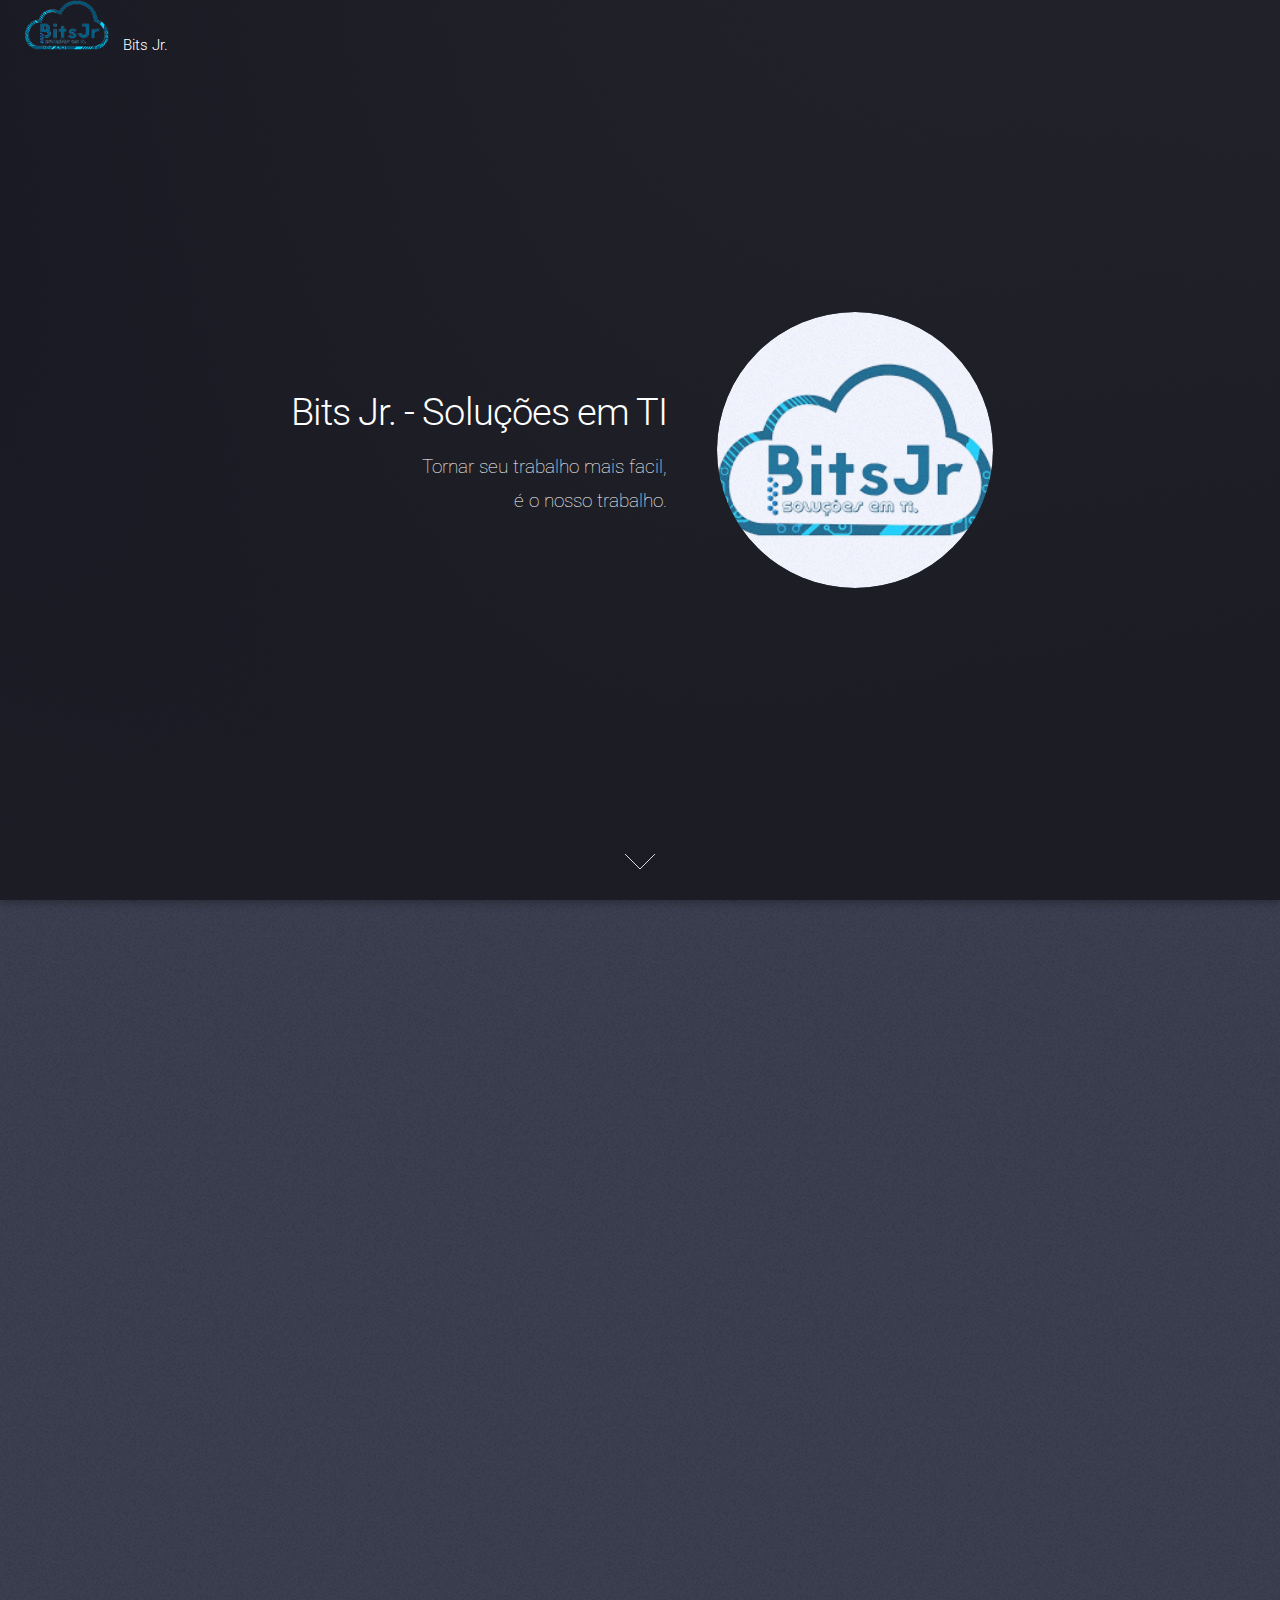
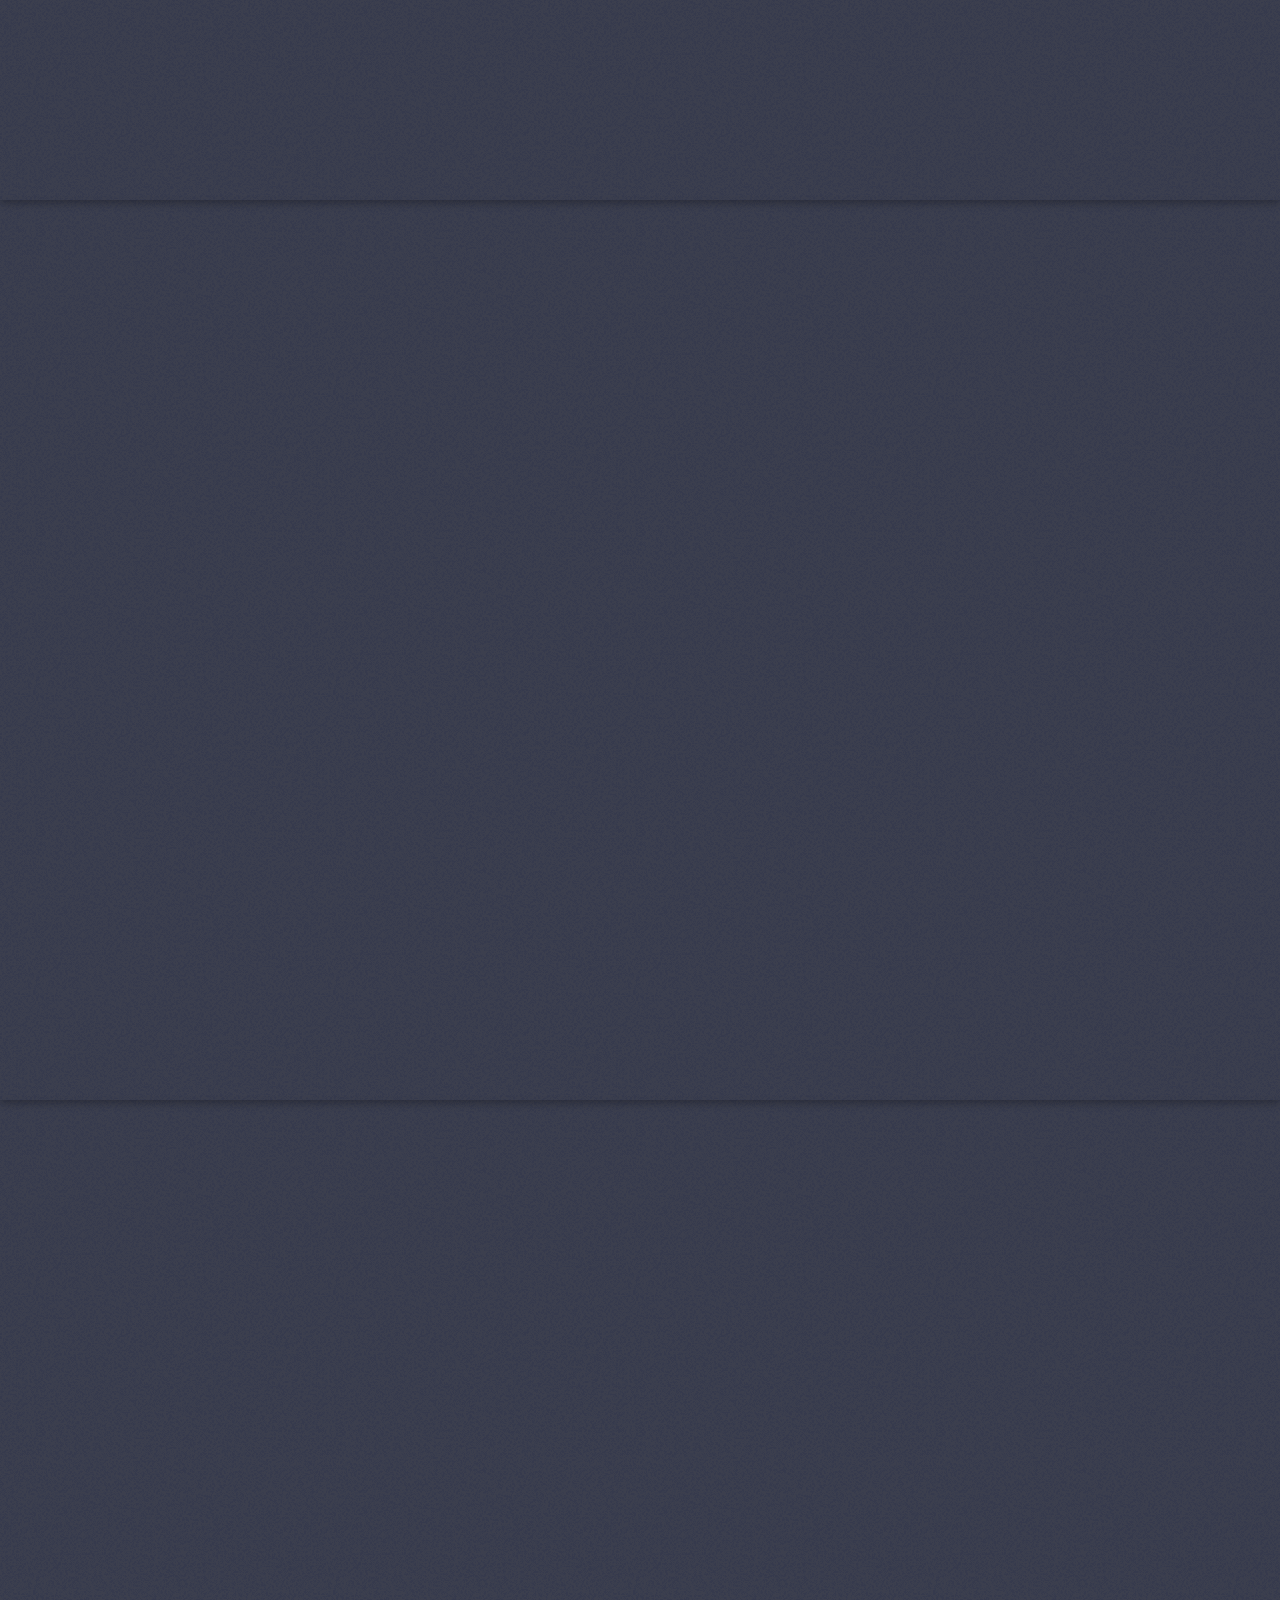
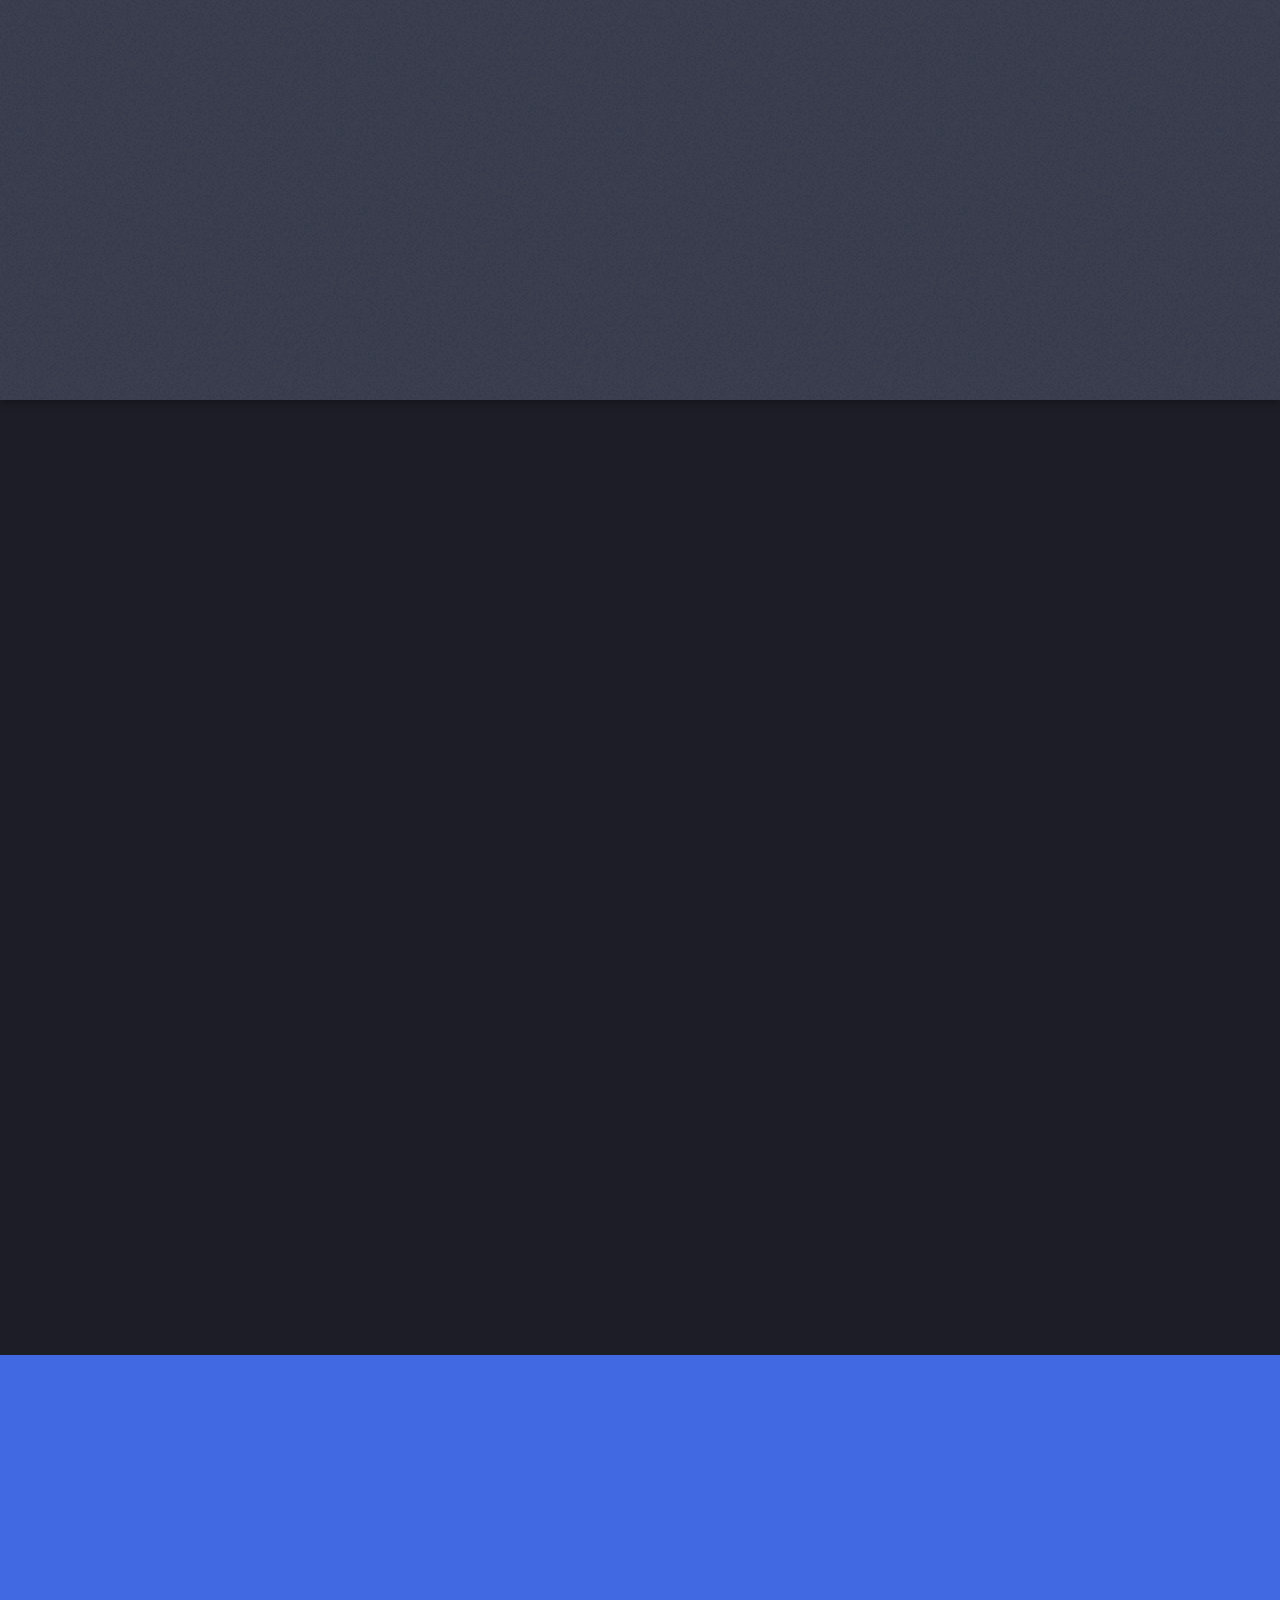
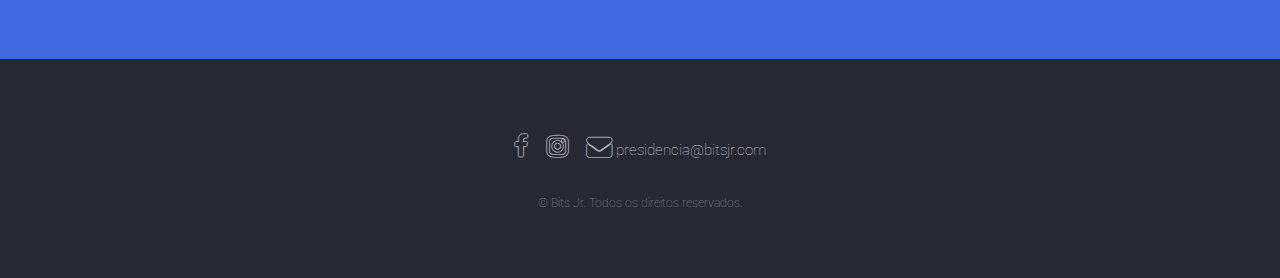
==== commit 27260671: "Finalização do projeto, foi colocado o nome dos integrantes e alterada algumas cores e textos" ====
--- a/index.html
+++ b/index.html
@@ -1,4 +1,10 @@
 <!DOCTYPE HTML>
+<!--
+    Grupo: Mário, Athos, Cristina e Bruno
+-->
+<!--
+    Template utilizado.
+-->
 <!--
 	Landed by HTML5 UP
 	html5up.net | @ajlkn
@@ -88,7 +94,8 @@
 							<h2>Nosso Time</h2>
 							<p>Essas são as pessoas que fazem a Bits Jr. acontecer</p>
 						</header>
-						<p>Feugiat accumsan lorem eu ac lorem amet ac arcu phasellus tortor enim mi mi nisi praesent adipiscing. Integer mi sed nascetur cep aliquet augue varius tempus lobortis porttitor lorem et accumsan consequat adipiscing lorem.</p>
+						<p>Tornar o seu trabalho mais facil é o nosso trabalho. Nossa equipe está sempre trabalhando
+                        para entregar os melhores resultados aos nossos clientes e parceiros.</p>
 						<ul class="actions">
 						</ul>
 					</div>
--- a/assets/css/main.css
+++ b/assets/css/main.css
@@ -2182,7 +2182,7 @@
 	}
 
 		header.major:after {
-			background: #e44c65;
+			background: #4169e1;
 			content: '';
 			display: inline-block;
 			height: 0.2em;
@@ -3168,7 +3168,7 @@
 	}
 
 		.wrapper.style2 {
-			background: #e44c65;
+			background: #4169e1;
 		}
 
 			.wrapper.style2 input[type="text"]:focus,
@@ -4067,4 +4067,4 @@
 						padding: 0;
 					}
 
-	}+	}
